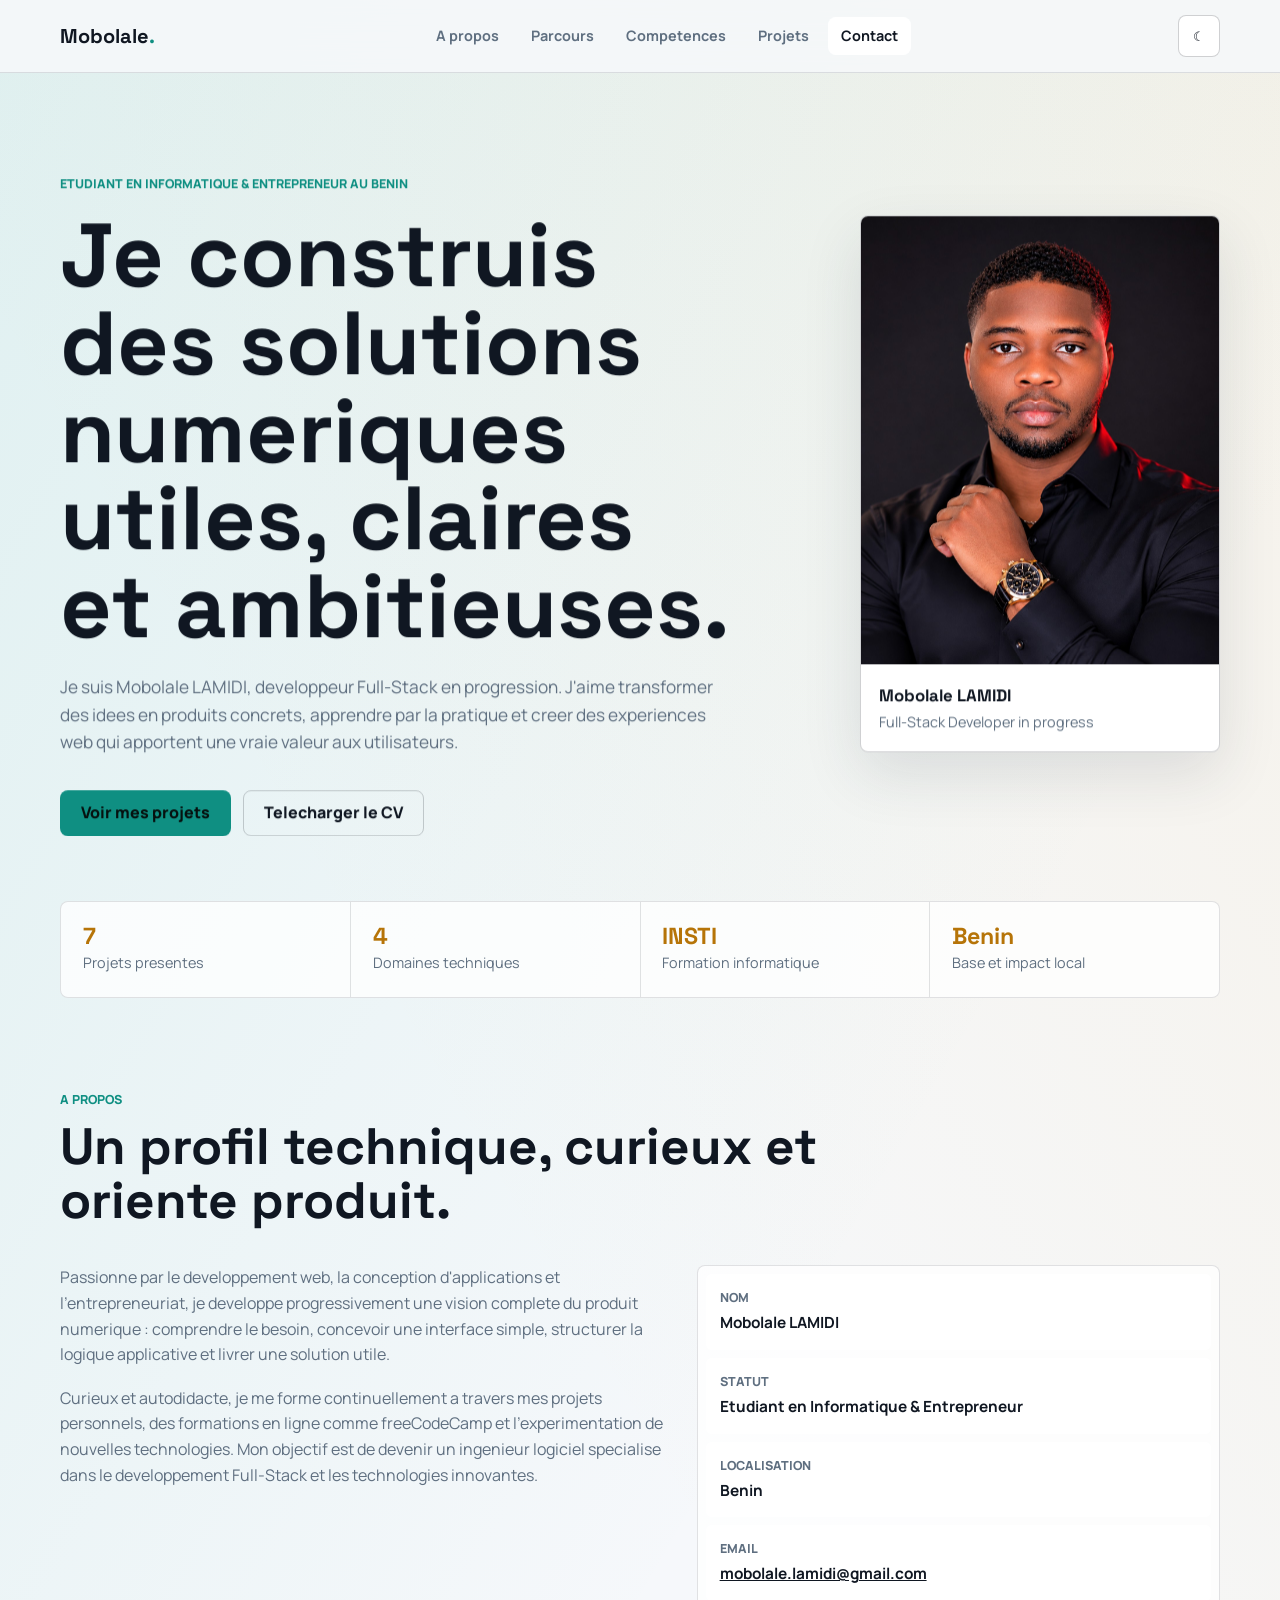
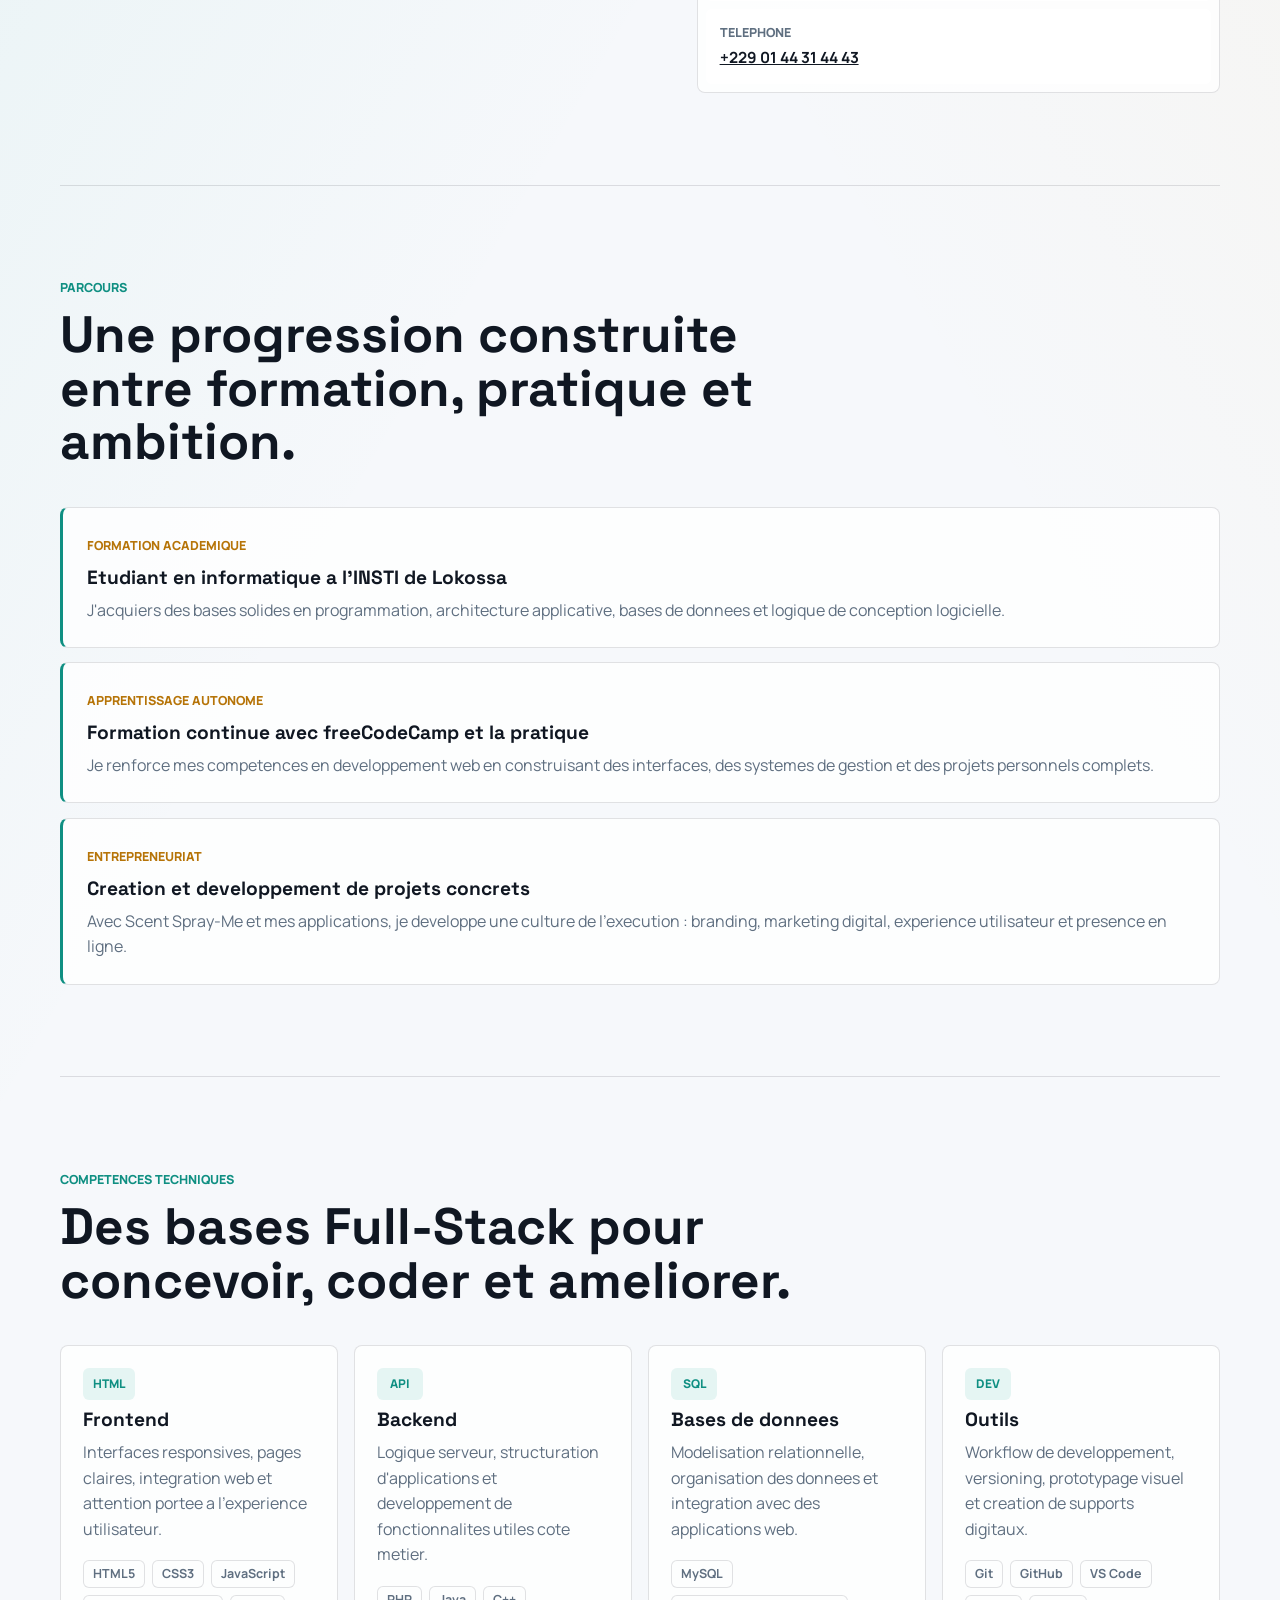
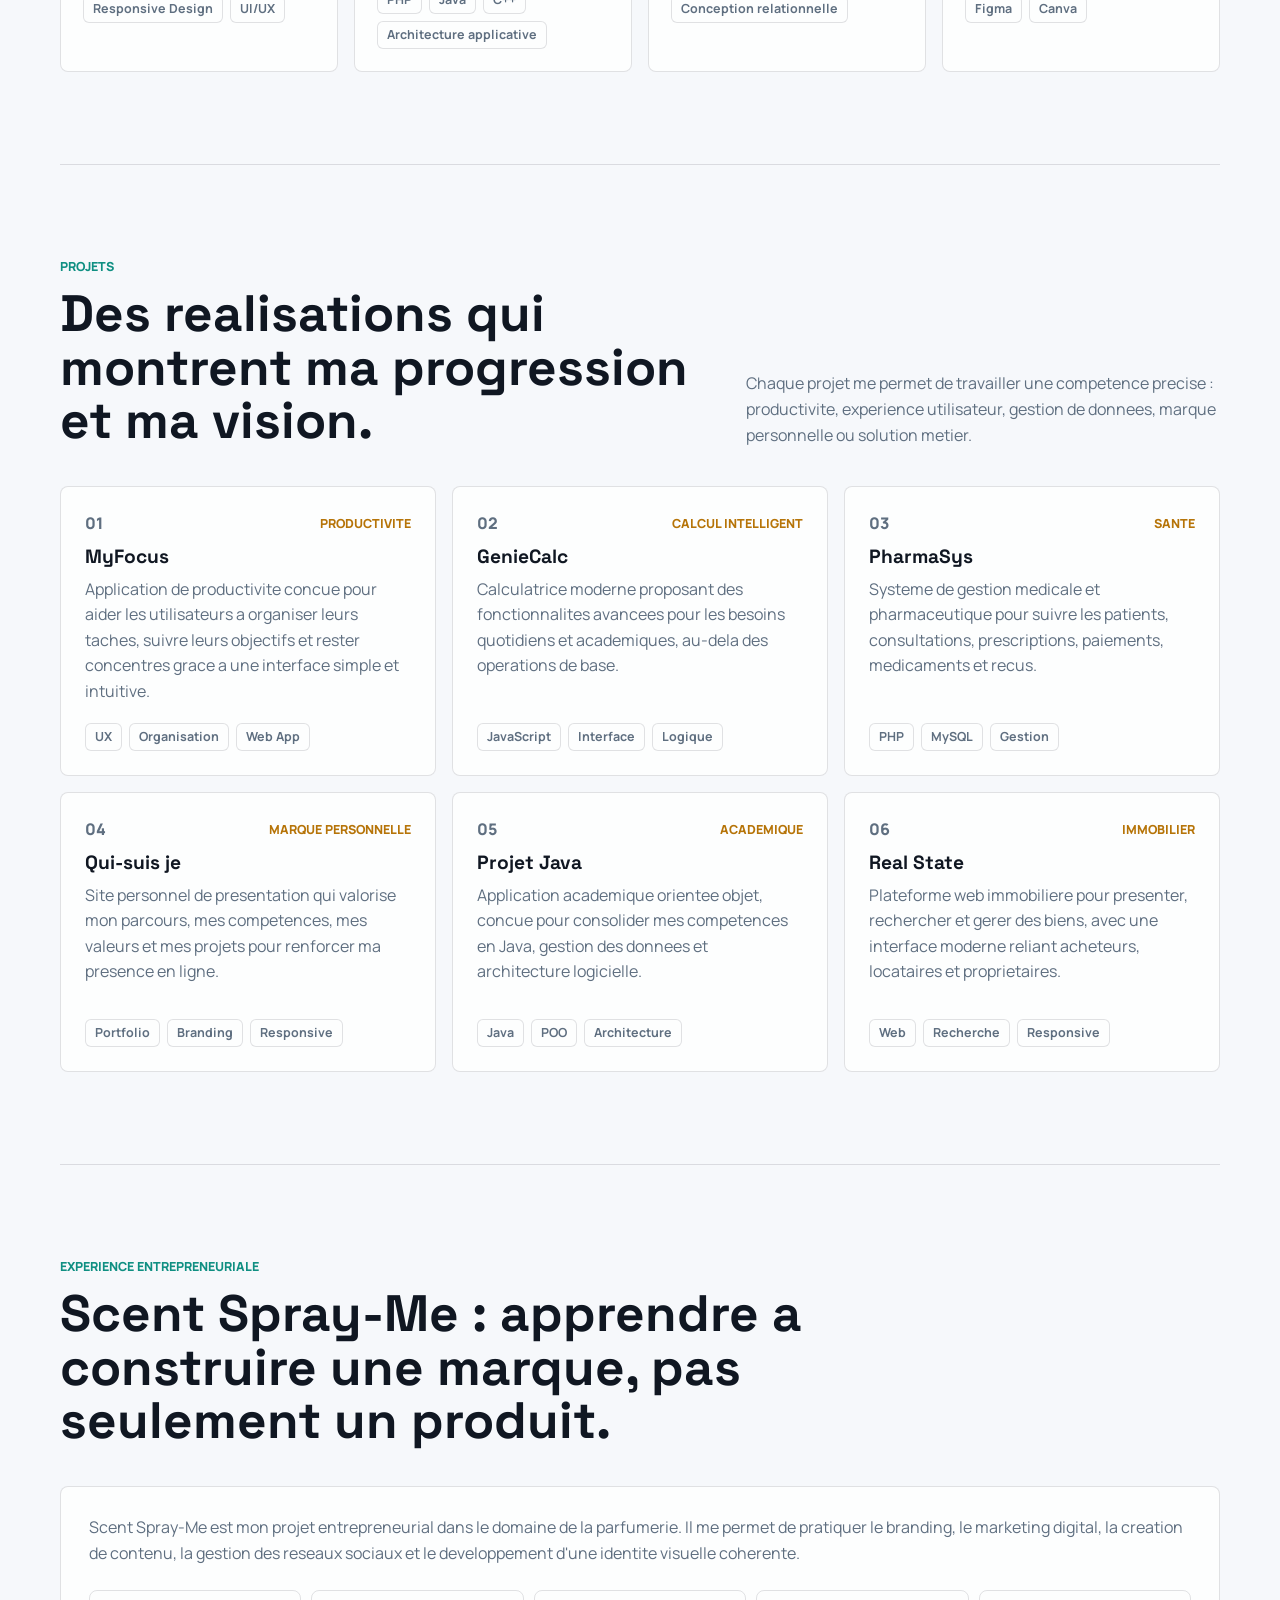
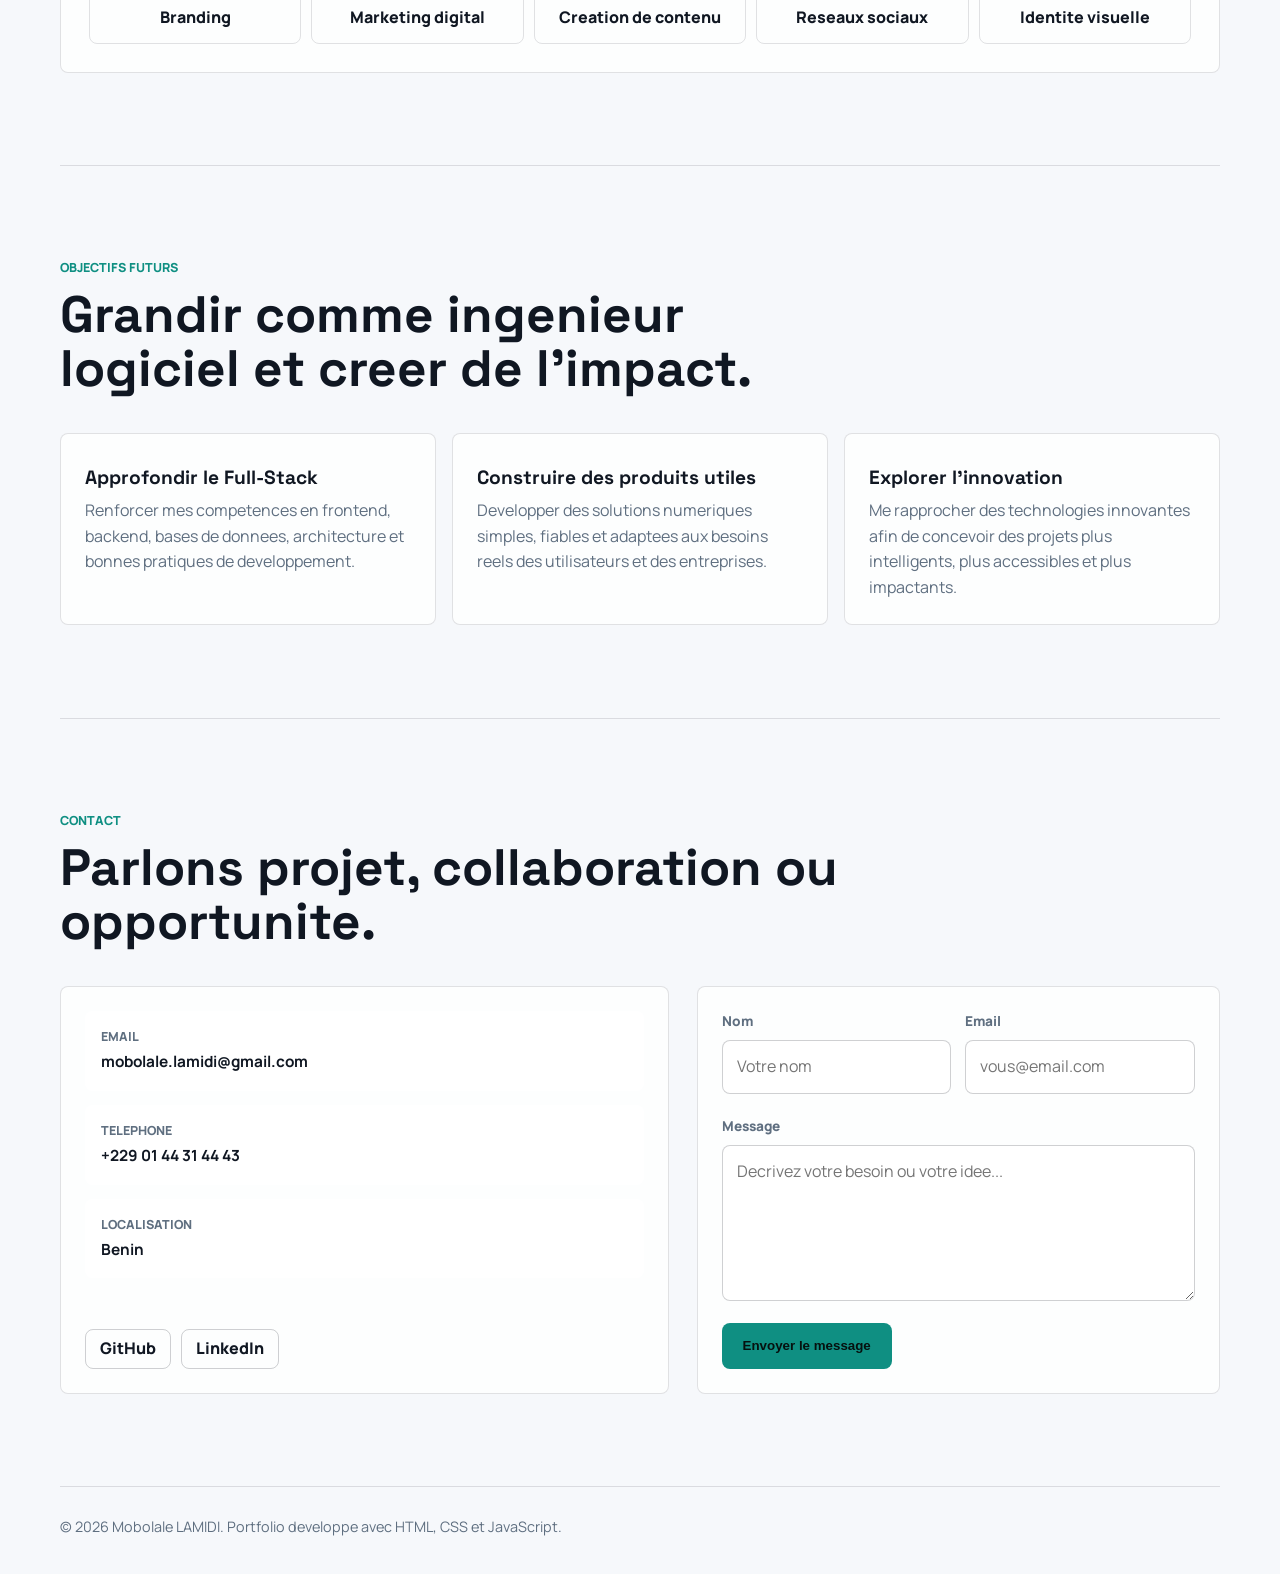
==== index.html @ afc6b256 "Add main portfolio page with complete HTML structure and content" ====
<!DOCTYPE html>
<html lang="fr">
<head>
  <meta charset="UTF-8">
  <meta name="viewport" content="width=device-width, initial-scale=1.0">
  <meta name="description" content="Portfolio de Mobolale LAMIDI, étudiant en informatique, développeur Full-Stack en progression et entrepreneur basé au Bénin.">
  <link rel="icon" href="icons/favicon.svg" type="image/svg+xml">
  <title>Mobolale LAMIDI | Developpeur Full-Stack</title>
  <link rel="preconnect" href="https://fonts.googleapis.com">
  <link rel="preconnect" href="https://fonts.gstatic.com" crossorigin>
  <link href="https://fonts.googleapis.com/css2?family=Manrope:wght@400;500;600;700;800&family=Space+Grotesk:wght@500;600;700&display=swap" rel="stylesheet">
  <link rel="stylesheet" href="style.css">
</head>
<body>
  <header>
    <div class="nav-inner">
      <a class="brand" href="#hero" aria-label="Retour a l'accueil">Mobolale<span>.</span></a>
      <nav aria-label="Navigation principale">
        <ul>
          <li><a class="active" href="#about">A propos</a></li>
          <li><a href="#journey">Parcours</a></li>
          <li><a href="#skills">Competences</a></li>
          <li><a href="#projects">Projets</a></li>
          <li><a href="#contact">Contact</a></li>
        </ul>
      </nav>
      <button id="theme-toggle" class="theme-toggle" type="button" aria-label="Changer le theme" aria-pressed="false">
        <span class="theme-toggle-icon" aria-hidden="true">☾</span>
      </button>
    </div>
  </header>

  <main>
    <section class="hero" id="hero">
      <div class="hero-content reveal">
        <p class="eyebrow">Etudiant en Informatique & Entrepreneur au Benin</p>
        <h1>Je construis des solutions numeriques utiles, claires et ambitieuses.</h1>
        <p class="hero-copy">
          Je suis Mobolale LAMIDI, developpeur Full-Stack en progression. J'aime transformer des idees en produits concrets, apprendre par la pratique et creer des experiences web qui apportent une vraie valeur aux utilisateurs.
        </p>
        <div class="hero-ctas">
          <a href="#projects" class="btn-primary">Voir mes projets</a>
          <a href="icons/Mon CV.pdf" class="btn-secondary" download>Telecharger le CV</a>
        </div>
      </div>

      <div class="hero-visual reveal">
        <div class="portrait-card">
          <img src="icons/adissa.jpg" alt="Portrait de Mobolale LAMIDI">
          <div class="portrait-caption">
            <strong>Mobolale LAMIDI</strong>
            <span>Full-Stack Developer in progress</span>
          </div>
        </div>
      </div>
    </section>

    <section class="metrics reveal" aria-label="Indicateurs du profil">
      <div>
        <strong>7</strong>
        <span>Projets presentes</span>
      </div>
      <div>
        <strong>4</strong>
        <span>Domaines techniques</span>
      </div>
      <div>
        <strong>INSTI</strong>
        <span>Formation informatique</span>
      </div>
      <div>
        <strong>Benin</strong>
        <span>Base et impact local</span>
      </div>
    </section>

    <section class="section reveal" id="about">
      <div class="section-heading">
        <p class="section-label">A propos</p>
        <h2>Un profil technique, curieux et oriente produit.</h2>
      </div>
      <div class="about-grid">
        <div class="about-copy">
          <p>
            Passionne par le developpement web, la conception d'applications et l'entrepreneuriat, je developpe progressivement une vision complete du produit numerique : comprendre le besoin, concevoir une interface simple, structurer la logique applicative et livrer une solution utile.
          </p>
          <p>
            Curieux et autodidacte, je me forme continuellement a travers mes projets personnels, des formations en ligne comme freeCodeCamp et l'experimentation de nouvelles technologies. Mon objectif est de devenir un ingenieur logiciel specialise dans le developpement Full-Stack et les technologies innovantes.
          </p>
        </div>
        <div class="profile-panel">
          <div><span>Nom</span><strong>Mobolale LAMIDI</strong></div>
          <div><span>Statut</span><strong>Etudiant en Informatique & Entrepreneur</strong></div>
          <div><span>Localisation</span><strong>Benin</strong></div>
          <div><span>Email</span><strong><a href="mailto:mobolale.lamidi@gmail.com">mobolale.lamidi@gmail.com</a></strong></div>
          <div><span>Telephone</span><strong><a href="tel:+2290144314443">+229 01 44 31 44 43</a></strong></div>
        </div>
      </div>
    </section>

    <section class="section reveal" id="journey">
      <div class="section-heading">
        <p class="section-label">Parcours</p>
        <h2>Une progression construite entre formation, pratique et ambition.</h2>
      </div>
      <div class="timeline">
        <article class="timeline-item">
          <span>Formation academique</span>
          <h3>Etudiant en informatique a l'INSTI de Lokossa</h3>
          <p>J'acquiers des bases solides en programmation, architecture applicative, bases de donnees et logique de conception logicielle.</p>
        </article>
        <article class="timeline-item">
          <span>Apprentissage autonome</span>
          <h3>Formation continue avec freeCodeCamp et la pratique</h3>
          <p>Je renforce mes competences en developpement web en construisant des interfaces, des systemes de gestion et des projets personnels complets.</p>
        </article>
        <article class="timeline-item">
          <span>Entrepreneuriat</span>
          <h3>Creation et developpement de projets concrets</h3>
          <p>Avec Scent Spray-Me et mes applications, je developpe une culture de l'execution : branding, marketing digital, experience utilisateur et presence en ligne.</p>
        </article>
      </div>
    </section>

    <section class="section reveal" id="skills">
      <div class="section-heading">
        <p class="section-label">Competences techniques</p>
        <h2>Des bases Full-Stack pour concevoir, coder et ameliorer.</h2>
      </div>
      <div class="skills-grid">
        <article class="skill-card">
          <span class="skill-icon">HTML</span>
          <h3>Frontend</h3>
          <p>Interfaces responsives, pages claires, integration web et attention portee a l'experience utilisateur.</p>
          <div class="tags">
            <span>HTML5</span><span>CSS3</span><span>JavaScript</span><span>Responsive Design</span><span>UI/UX</span>
          </div>
        </article>
        <article class="skill-card">
          <span class="skill-icon">API</span>
          <h3>Backend</h3>
          <p>Logique serveur, structuration d'applications et developpement de fonctionnalites utiles cote metier.</p>
          <div class="tags">
            <span>PHP</span><span>Java</span><span>C++</span><span>Architecture applicative</span>
          </div>
        </article>
        <article class="skill-card">
          <span class="skill-icon">SQL</span>
          <h3>Bases de donnees</h3>
          <p>Modelisation relationnelle, organisation des donnees et integration avec des applications web.</p>
          <div class="tags">
            <span>MySQL</span><span>Conception relationnelle</span>
          </div>
        </article>
        <article class="skill-card">
          <span class="skill-icon">DEV</span>
          <h3>Outils</h3>
          <p>Workflow de developpement, versioning, prototypage visuel et creation de supports digitaux.</p>
          <div class="tags">
            <span>Git</span><span>GitHub</span><span>VS Code</span><span>Figma</span><span>Canva</span>
          </div>
        </article>
      </div>
    </section>

    <section class="section reveal" id="projects">
      <div class="section-heading projects-heading">
        <div>
          <p class="section-label">Projets</p>
          <h2>Des realisations qui montrent ma progression et ma vision.</h2>
        </div>
        <p>Chaque projet me permet de travailler une competence precise : productivite, experience utilisateur, gestion de donnees, marque personnelle ou solution metier.</p>
      </div>

      <div class="projects-grid">
        <article class="project-card featured">
          <div class="project-top"><span>01</span><strong>Productivite</strong></div>
          <h3>MyFocus</h3>
          <p>Application de productivite concue pour aider les utilisateurs a organiser leurs taches, suivre leurs objectifs et rester concentres grace a une interface simple et intuitive.</p>
          <div class="tags"><span>UX</span><span>Organisation</span><span>Web App</span></div>
        </article>
        <article class="project-card">
          <div class="project-top"><span>02</span><strong>Calcul intelligent</strong></div>
          <h3>GenieCalc</h3>
          <p>Calculatrice moderne proposant des fonctionnalites avancees pour les besoins quotidiens et academiques, au-dela des operations de base.</p>
          <div class="tags"><span>JavaScript</span><span>Interface</span><span>Logique</span></div>
        </article>
        <article class="project-card">
          <div class="project-top"><span>03</span><strong>Sante</strong></div>
          <h3>PharmaSys</h3>
          <p>Systeme de gestion medicale et pharmaceutique pour suivre les patients, consultations, prescriptions, paiements, medicaments et recus.</p>
          <div class="tags"><span>PHP</span><span>MySQL</span><span>Gestion</span></div>
        </article>
        <article class="project-card">
          <div class="project-top"><span>04</span><strong>Marque personnelle</strong></div>
          <h3>Qui-suis je</h3>
          <p>Site personnel de presentation qui valorise mon parcours, mes competences, mes valeurs et mes projets pour renforcer ma presence en ligne.</p>
          <div class="tags"><span>Portfolio</span><span>Branding</span><span>Responsive</span></div>
        </article>
        <article class="project-card">
          <div class="project-top"><span>05</span><strong>Academique</strong></div>
          <h3>Projet Java</h3>
          <p>Application academique orientee objet, concue pour consolider mes competences en Java, gestion des donnees et architecture logicielle.</p>
          <div class="tags"><span>Java</span><span>POO</span><span>Architecture</span></div>
        </article>
        <article class="project-card">
          <div class="project-top"><span>06</span><strong>Immobilier</strong></div>
          <h3>Real State</h3>
          <p>Plateforme web immobiliere pour presenter, rechercher et gerer des biens, avec une interface moderne reliant acheteurs, locataires et proprietaires.</p>
          <div class="tags"><span>Web</span><span>Recherche</span><span>Responsive</span></div>
        </article>
      </div>
    </section>

    <section class="section reveal" id="business">
      <div class="section-heading">
        <p class="section-label">Experience entrepreneuriale</p>
        <h2>Scent Spray-Me : apprendre a construire une marque, pas seulement un produit.</h2>
      </div>
      <div class="business-panel">
        <p>
          Scent Spray-Me est mon projet entrepreneurial dans le domaine de la parfumerie. Il me permet de pratiquer le branding, le marketing digital, la creation de contenu, la gestion des reseaux sociaux et le developpement d'une identite visuelle coherente.
        </p>
        <div class="business-list">
          <span>Branding</span>
          <span>Marketing digital</span>
          <span>Creation de contenu</span>
          <span>Reseaux sociaux</span>
          <span>Identite visuelle</span>
        </div>
      </div>
    </section>

    <section class="section reveal" id="goals">
      <div class="section-heading">
        <p class="section-label">Objectifs futurs</p>
        <h2>Grandir comme ingenieur logiciel et creer de l'impact.</h2>
      </div>
      <div class="goals-grid">
        <article>
          <h3>Approfondir le Full-Stack</h3>
          <p>Renforcer mes competences en frontend, backend, bases de donnees, architecture et bonnes pratiques de developpement.</p>
        </article>
        <article>
          <h3>Construire des produits utiles</h3>
          <p>Developper des solutions numeriques simples, fiables et adaptees aux besoins reels des utilisateurs et des entreprises.</p>
        </article>
        <article>
          <h3>Explorer l'innovation</h3>
          <p>Me rapprocher des technologies innovantes afin de concevoir des projets plus intelligents, plus accessibles et plus impactants.</p>
        </article>
      </div>
    </section>

    <section class="section reveal" id="contact">
      <div class="section-heading">
        <p class="section-label">Contact</p>
        <h2>Parlons projet, collaboration ou opportunite.</h2>
      </div>
      <div class="contact-wrapper">
        <div class="contact-info">
          <a href="mailto:mobolale.lamidi@gmail.com">
            <span>Email</span>
            <strong>mobolale.lamidi@gmail.com</strong>
          </a>
          <a href="tel:+2290144314443">
            <span>Telephone</span>
            <strong>+229 01 44 31 44 43</strong>
          </a>
          <div>
            <span>Localisation</span>
            <strong>Benin</strong>
          </div>
          <div class="socials" aria-label="Liens sociaux">
            <a href="https://github.com/" target="_blank" rel="noopener" aria-label="GitHub">GitHub</a>
            <a href="https://linkedin.com/" target="_blank" rel="noopener" aria-label="LinkedIn">LinkedIn</a>
          </div>
        </div>

        <form id="contact-form" class="contact-form" method="post" action="contactme.php" novalidate>
          <input type="hidden" name="_origin" value="portfolio">
          <input type="hidden" name="_subject" value="Nouveau message depuis le portfolio">
          <label class="sr-only" for="_honey">Ne pas remplir</label>
          <input id="_honey" name="_honey" type="text" autocomplete="off" class="sr-only">

          <div class="form-row">
            <div class="form-group">
              <label for="name">Nom</label>
              <input id="name" name="name" type="text" placeholder="Votre nom" required aria-describedby="name-error">
              <span id="name-error" class="error-msg" aria-live="polite"></span>
            </div>
            <div class="form-group">
              <label for="email">Email</label>
              <input id="email" name="email" type="email" placeholder="vous@email.com" required aria-describedby="email-error">
              <span id="email-error" class="error-msg" aria-live="polite"></span>
            </div>
          </div>
          <div class="form-group">
            <label for="message">Message</label>
            <textarea id="message" name="message" rows="5" placeholder="Decrivez votre besoin ou votre idee..." required aria-describedby="message-error"></textarea>
            <span id="message-error" class="error-msg" aria-live="polite"></span>
          </div>
          <div class="form-actions">
            <button type="submit" class="btn-primary">Envoyer le message</button>
            <div id="contact-status" aria-live="polite"></div>
          </div>
        </form>
      </div>
    </section>
  </main>

  <footer>
    <p>© 2026 Mobolale LAMIDI. Portfolio developpe avec HTML, CSS et JavaScript.</p>
  </footer>

  <script src="script.js"></script>
</body>
</html>
---- style.css ----
*, *::before, *::after { box-sizing: border-box; margin: 0; padding: 0; }

:root {
  --bg: #091019;
  --bg-soft: #101a25;
  --surface: #142130;
  --surface-strong: #192838;
  --text: #f3f7fb;
  --muted: #9aa9bb;
  --line: rgba(255, 255, 255, 0.11);
  --line-strong: rgba(255, 255, 255, 0.18);
  --accent: #39b7a5;
  --accent-strong: #f2b84b;
  --danger: #ff6b6b;
  --success: #5ee2a0;
  --shadow: 0 22px 70px rgba(0, 0, 0, 0.28);
  --radius: 8px;
}

body.light-mode {
  --bg: #f6f8fb;
  --bg-soft: #edf2f6;
  --surface: #ffffff;
  --surface-strong: #eef4f8;
  --text: #101722;
  --muted: #5f6f80;
  --line: rgba(16, 23, 34, 0.12);
  --line-strong: rgba(16, 23, 34, 0.2);
  --accent: #0f8f82;
  --accent-strong: #b67408;
  --shadow: 0 22px 60px rgba(30, 48, 68, 0.12);
}

/* ─── Scroll Progress Bar ─────────────────────────────────────────── */
#scroll-progress {
  position: fixed;
  top: 0;
  left: 0;
  width: 100%;
  height: 3px;
  background: linear-gradient(90deg, var(--accent), var(--accent-strong));
  transform-origin: left;
  transform: scaleX(0);
  z-index: 100;
  transition: transform .05s linear;
  pointer-events: none;
}

html { scroll-behavior: smooth; }

body {
  min-height: 100vh;
  font-family: 'Manrope', Arial, sans-serif;
  color: var(--text);
  background:
    linear-gradient(120deg, rgba(57, 183, 165, 0.12), transparent 32%),
    linear-gradient(240deg, rgba(242, 184, 75, 0.1), transparent 30%),
    var(--bg);
  line-height: 1.6;
  overflow-x: hidden;
  transition: background .25s ease, color .25s ease;
}

a { color: inherit; }

header {
  position: sticky;
  top: 0;
  z-index: 20;
  border-bottom: 1px solid var(--line);
  background: rgba(9, 16, 25, 0.86);
  backdrop-filter: blur(18px);
}

body.light-mode header { background: rgba(246, 248, 251, 0.86); }

.nav-inner {
  width: min(1160px, calc(100% - 32px));
  height: 72px;
  margin: 0 auto;
  display: flex;
  align-items: center;
  justify-content: space-between;
  gap: 20px;
}

.brand {
  font-family: 'Space Grotesk', sans-serif;
  font-size: 1.25rem;
  font-weight: 700;
  text-decoration: none;
}

.brand span { color: var(--accent); }

nav ul {
  list-style: none;
  display: flex;
  align-items: center;
  gap: 6px;
}

nav a {
  display: inline-flex;
  min-height: 38px;
  align-items: center;
  padding: 0 13px;
  border-radius: var(--radius);
  color: var(--muted);
  text-decoration: none;
  font-size: .9rem;
  font-weight: 700;
  transition: color .2s ease, background .2s ease;
}

nav a:hover,
nav a.active {
  color: var(--text);
  background: var(--surface);
}

.theme-toggle {
  width: 42px;
  height: 42px;
  border: 1px solid var(--line-strong);
  border-radius: var(--radius);
  background: var(--surface);
  color: var(--text);
  cursor: pointer;
  display: inline-flex;
  align-items: center;
  justify-content: center;
  transition: transform .2s ease, border-color .2s ease;
}

.theme-toggle:hover {
  transform: translateY(-2px);
  border-color: var(--accent);
}

.hero {
  width: min(1160px, calc(100% - 32px));
  min-height: calc(100vh - 72px);
  margin: 0 auto;
  padding: 72px 0 54px;
  display: grid;
  grid-template-columns: minmax(0, 1.1fr) minmax(310px, .7fr);
  align-items: center;
  gap: 56px;
}

.eyebrow,
.section-label {
  color: var(--accent);
  font-size: .78rem;
  font-weight: 800;
  letter-spacing: 0;
  text-transform: uppercase;
}

.hero h1,
.section-heading h2 {
  font-family: 'Space Grotesk', sans-serif;
  color: var(--text);
  letter-spacing: 0;
}

.hero h1 {
  max-width: 780px;
  margin: 18px 0 22px;
  font-size: clamp(2.65rem, 7vw, 5.65rem);
  line-height: .98;
}

.hero-copy {
  max-width: 670px;
  color: var(--muted);
  font-size: 1.08rem;
}

.hero-ctas {
  display: flex;
  flex-wrap: wrap;
  gap: 12px;
  margin-top: 34px;
}

.btn-primary,
.btn-secondary {
  min-height: 46px;
  display: inline-flex;
  align-items: center;
  justify-content: center;
  border-radius: var(--radius);
  padding: 0 20px;
  font-weight: 800;
  text-decoration: none;
  border: 1px solid transparent;
  cursor: pointer;
  transition: transform .2s ease, border-color .2s ease, background .2s ease, box-shadow .2s ease;
}

.btn-primary {
  background: var(--accent);
  color: #06110f;
}

.btn-primary:hover {
  transform: translateY(-2px);
  box-shadow: 0 8px 24px rgba(57, 183, 165, .35);
}

.btn-secondary {
  background: transparent;
  color: var(--text);
  border-color: var(--line-strong);
}

.btn-secondary:hover {
  transform: translateY(-2px);
  border-color: var(--accent);
  background: rgba(57, 183, 165, .08);
}

.hero-visual {
  display: flex;
  justify-content: flex-end;
}

.portrait-card {
  width: min(100%, 360px);
  overflow: hidden;
  border: 1px solid var(--line-strong);
  border-radius: var(--radius);
  background: var(--surface);
  box-shadow: var(--shadow);
}

.portrait-card img {
  width: 100%;
  aspect-ratio: 4 / 5;
  display: block;
  object-fit: cover;
  object-position: center top;
}

.portrait-caption {
  padding: 18px;
  display: flex;
  flex-direction: column;
  gap: 2px;
}

.portrait-caption strong {
  font-family: 'Space Grotesk', sans-serif;
  font-size: 1.05rem;
}

.portrait-caption span { color: var(--muted); font-size: .9rem; }

.metrics {
  width: min(1160px, calc(100% - 32px));
  margin: 0 auto;
  display: grid;
  grid-template-columns: repeat(4, 1fr);
  border: 1px solid var(--line);
  border-radius: var(--radius);
  overflow: hidden;
  background: rgba(255,255,255,.03);
}

.metrics div {
  padding: 22px;
  border-right: 1px solid var(--line);
  transition: background .2s ease;
}

.metrics div:hover { background: var(--surface); }

.metrics div:last-child { border-right: 0; }

.metrics strong {
  display: block;
  font-family: 'Space Grotesk', sans-serif;
  font-size: 1.45rem;
  line-height: 1.1;
  color: var(--accent-strong);
}

.metrics span {
  color: var(--muted);
  font-size: .9rem;
}

.section {
  width: min(1160px, calc(100% - 32px));
  margin: 0 auto;
  padding: 92px 0;
  border-bottom: 1px solid var(--line);
}

.section-heading {
  max-width: 780px;
  margin-bottom: 38px;
}

.section-heading h2 {
  margin-top: 10px;
  font-size: clamp(2rem, 4vw, 3.2rem);
  line-height: 1.05;
}

.about-grid,
.contact-wrapper {
  display: grid;
  grid-template-columns: 1fr .86fr;
  gap: 28px;
}

.about-copy,
.business-panel {
  color: var(--muted);
  font-size: 1rem;
}

.about-copy p + p { margin-top: 18px; }

.profile-panel,
.business-panel,
.contact-info,
.contact-form,
.goals-grid article,
.skill-card,
.project-card,
.timeline-item {
  border: 1px solid var(--line);
  border-radius: var(--radius);
  background: rgba(255, 255, 255, 0.035);
}

body.light-mode .profile-panel,
body.light-mode .business-panel,
body.light-mode .contact-info,
body.light-mode .contact-form,
body.light-mode .goals-grid article,
body.light-mode .skill-card,
body.light-mode .project-card,
body.light-mode .timeline-item,
body.light-mode .metrics {
  background: rgba(255, 255, 255, 0.76);
}

.profile-panel {
  padding: 8px;
  display: grid;
  gap: 8px;
}

.profile-panel div {
  padding: 14px;
  border-radius: 6px;
  background: var(--surface);
}

.profile-panel span,
.contact-info span {
  display: block;
  color: var(--muted);
  font-size: .78rem;
  font-weight: 800;
  text-transform: uppercase;
}

.profile-panel strong,
.contact-info strong {
  display: block;
  margin-top: 3px;
  color: var(--text);
  font-size: .96rem;
}

.timeline {
  display: grid;
  gap: 14px;
  position: relative;
}

.timeline-item {
  padding: 24px;
  border-left: 3px solid var(--accent);
  transition: border-color .25s ease, transform .25s ease, background .25s ease;
}

.timeline-item:hover {
  border-color: var(--accent-strong);
  transform: translateX(4px);
  background: rgba(57, 183, 165, .04);
}

.timeline-item span,
.project-top strong {
  color: var(--accent-strong);
  font-size: .78rem;
  font-weight: 800;
  text-transform: uppercase;
}

.timeline-item h3,
.skill-card h3,
.project-card h3,
.goals-grid h3 {
  margin: 8px 0 8px;
  font-family: 'Space Grotesk', sans-serif;
  font-size: 1.2rem;
  line-height: 1.25;
}

.timeline-item p,
.skill-card p,
.project-card p,
.goals-grid p {
  color: var(--muted);
}

.skills-grid {
  display: grid;
  grid-template-columns: repeat(4, 1fr);
  gap: 16px;
}

.skill-card {
  padding: 22px;
  transition: transform .25s cubic-bezier(.22,.9,.31,1), border-color .25s ease, box-shadow .25s ease;
}

.skill-card:hover {
  transform: translateY(-6px);
  border-color: var(--accent);
  box-shadow: 0 12px 32px rgba(57, 183, 165, .12);
}

.skill-icon {
  display: inline-flex;
  min-width: 46px;
  height: 32px;
  align-items: center;
  justify-content: center;
  padding: 0 10px;
  border-radius: 6px;
  background: rgba(57, 183, 165, .12);
  color: var(--accent);
  font-size: .75rem;
  font-weight: 900;
}

.tags {
  display: flex;
  flex-wrap: wrap;
  gap: 7px;
  margin-top: 18px;
}

.tags span {
  display: inline-flex;
  min-height: 28px;
  align-items: center;
  border: 1px solid var(--line);
  border-radius: 6px;
  padding: 0 9px;
  color: var(--muted);
  background: rgba(255,255,255,.04);
  font-size: .78rem;
  font-weight: 700;
  transition: border-color .18s ease, color .18s ease;
}

.skill-card:hover .tags span,
.project-card:hover .tags span {
  border-color: rgba(57, 183, 165, .3);
  color: var(--text);
}

.projects-heading {
  max-width: none;
  display: grid;
  grid-template-columns: 1fr .72fr;
  align-items: end;
  gap: 28px;
}

.projects-heading > p {
  color: var(--muted);
}

.projects-grid {
  display: grid;
  grid-template-columns: repeat(3, 1fr);
  gap: 16px;
}

.project-card {
  min-height: 280px;
  padding: 24px;
  display: flex;
  flex-direction: column;
  transition: transform .25s cubic-bezier(.22,.9,.31,1), border-color .25s ease, box-shadow .25s ease;
}

.project-card:hover {
  transform: translateY(-6px);
  border-color: var(--accent);
  box-shadow: 0 12px 32px rgba(57, 183, 165, .1);
}

.project-card.featured {
  background: linear-gradient(145deg, rgba(57, 183, 165, .18), rgba(242, 184, 75, .08)), var(--surface);
}

.project-top {
  display: flex;
  align-items: center;
  justify-content: space-between;
  gap: 16px;
}

.project-top span {
  color: var(--muted);
  font-weight: 900;
}

.project-card p { flex: 1; }

.business-panel {
  padding: 28px;
}

.business-list {
  display: grid;
  grid-template-columns: repeat(5, 1fr);
  gap: 10px;
  margin-top: 24px;
}

.business-list span {
  min-height: 54px;
  display: flex;
  align-items: center;
  justify-content: center;
  border-radius: var(--radius);
  border: 1px solid var(--line);
  color: var(--text);
  font-weight: 800;
  text-align: center;
  transition: border-color .2s ease, background .2s ease, transform .2s ease;
}

.business-list span:hover {
  border-color: var(--accent);
  background: rgba(57, 183, 165, .07);
  transform: translateY(-2px);
}

.goals-grid {
  display: grid;
  grid-template-columns: repeat(3, 1fr);
  gap: 16px;
}

.goals-grid article {
  padding: 24px;
  transition: transform .25s cubic-bezier(.22,.9,.31,1), border-color .25s ease;
}

.goals-grid article:hover {
  transform: translateY(-4px);
  border-color: var(--accent);
}

.contact-info,
.contact-form {
  padding: 24px;
}

.contact-info {
  display: flex;
  flex-direction: column;
  gap: 14px;
}

.contact-info a {
  text-decoration: none;
}

.contact-info > a,
.contact-info > div:not(.socials) {
  padding: 16px;
  border-radius: var(--radius);
  background: var(--surface);
  transition: background .2s ease, transform .2s ease;
}

.contact-info > a:hover {
  background: var(--surface-strong);
  transform: translateX(4px);
}

.socials {
  display: flex;
  gap: 10px;
  flex-wrap: wrap;
  margin-top: auto;
}

.socials a {
  min-height: 40px;
  display: inline-flex;
  align-items: center;
  border: 1px solid var(--line-strong);
  border-radius: var(--radius);
  padding: 0 14px;
  color: var(--text);
  text-decoration: none;
  font-weight: 800;
  transition: border-color .2s ease, background .2s ease, transform .2s ease;
}

.socials a:hover {
  border-color: var(--accent);
  background: rgba(57, 183, 165, .08);
  transform: translateY(-2px);
}

.contact-form {
  display: grid;
  gap: 15px;
}

.form-row {
  display: grid;
  grid-template-columns: 1fr 1fr;
  gap: 14px;
}

.form-group {
  display: grid;
  gap: 7px;
}

.form-group label {
  color: var(--muted);
  font-size: .85rem;
  font-weight: 800;
}

.form-group input,
.form-group textarea {
  width: 100%;
  border: 1px solid var(--line-strong);
  border-radius: var(--radius);
  background: var(--surface);
  color: var(--text);
  padding: 13px 14px;
  font: inherit;
  outline: none;
  resize: vertical;
  transition: border-color .2s ease, box-shadow .2s ease, background .2s ease;
}

.form-group textarea { min-height: 132px; }

.form-group input:focus,
.form-group textarea:focus {
  border-color: var(--accent);
  box-shadow: 0 0 0 4px rgba(57, 183, 165, .12);
  background: var(--surface-strong);
}

.form-actions {
  display: flex;
  align-items: center;
  gap: 14px;
  flex-wrap: wrap;
}

.error-msg,
#contact-status.error { color: var(--danger); }

#contact-status,
.error-msg {
  font-size: .86rem;
  font-weight: 700;
}

#contact-status.success { color: var(--success); }

footer {
  width: min(1160px, calc(100% - 32px));
  margin: 0 auto;
  padding: 28px 0 36px;
  color: var(--muted);
  font-size: .9rem;
}

/* ─── Reveal Animation ────────────────────────────────────────────── */
.reveal {
  opacity: 0;
  transform: translateY(var(--reveal-distance, 28px));
  transition-property: opacity, transform;
  transition-duration: .75s;
  transition-timing-function: cubic-bezier(.22, .9, .31, 1);
  transition-delay: var(--reveal-delay, 0ms);
  will-change: opacity, transform;
}

.reveal.visible {
  opacity: 1;
  transform: translateY(0);
}

/* Parallax helpers for hero */
.hero-content,
.hero-visual .portrait-card {
  will-change: transform;
  transition: transform .15s linear;
}

@media (max-width: 680px) {
  .hero-content,
  .hero-visual .portrait-card {
    transition: none;
    transform: none !important;
  }
}

.sr-only {
  position: absolute;
  width: 1px;
  height: 1px;
  overflow: hidden;
  clip: rect(0 0 0 0);
  white-space: nowrap;
}

@media (prefers-reduced-motion: reduce) {
  html { scroll-behavior: auto; }
  #scroll-progress { display: none; }
  *, *::before, *::after {
    animation-duration: .01ms !important;
    animation-iteration-count: 1 !important;
    transition-duration: .01ms !important;
  }
}

@media (max-width: 980px) {
  nav ul { display: none; }

  .hero,
  .about-grid,
  .contact-wrapper,
  .projects-heading {
    grid-template-columns: 1fr;
  }

  .hero {
    min-height: auto;
    padding-top: 52px;
  }

  .hero-visual { justify-content: flex-start; }

  .skills-grid,
  .projects-grid,
  .goals-grid {
    grid-template-columns: repeat(2, 1fr);
  }

  .business-list {
    grid-template-columns: repeat(2, 1fr);
  }
}

@media (max-width: 680px) {
  .nav-inner,
  .hero,
  .metrics,
  .section,
  footer {
    width: min(100% - 24px, 1160px);
  }

  .hero h1 { font-size: clamp(2.3rem, 15vw, 3.75rem); }
  .hero-copy { font-size: 1rem; }
  .hero-ctas a { width: 100%; }

  .metrics,
  .skills-grid,
  .projects-grid,
  .goals-grid,
  .form-row {
    grid-template-columns: 1fr;
  }

  .metrics div {
    border-right: 0;
    border-bottom: 1px solid var(--line);
  }

  .metrics div:last-child { border-bottom: 0; }
  .section { padding: 68px 0; }
  .business-list { grid-template-columns: 1fr; }
}
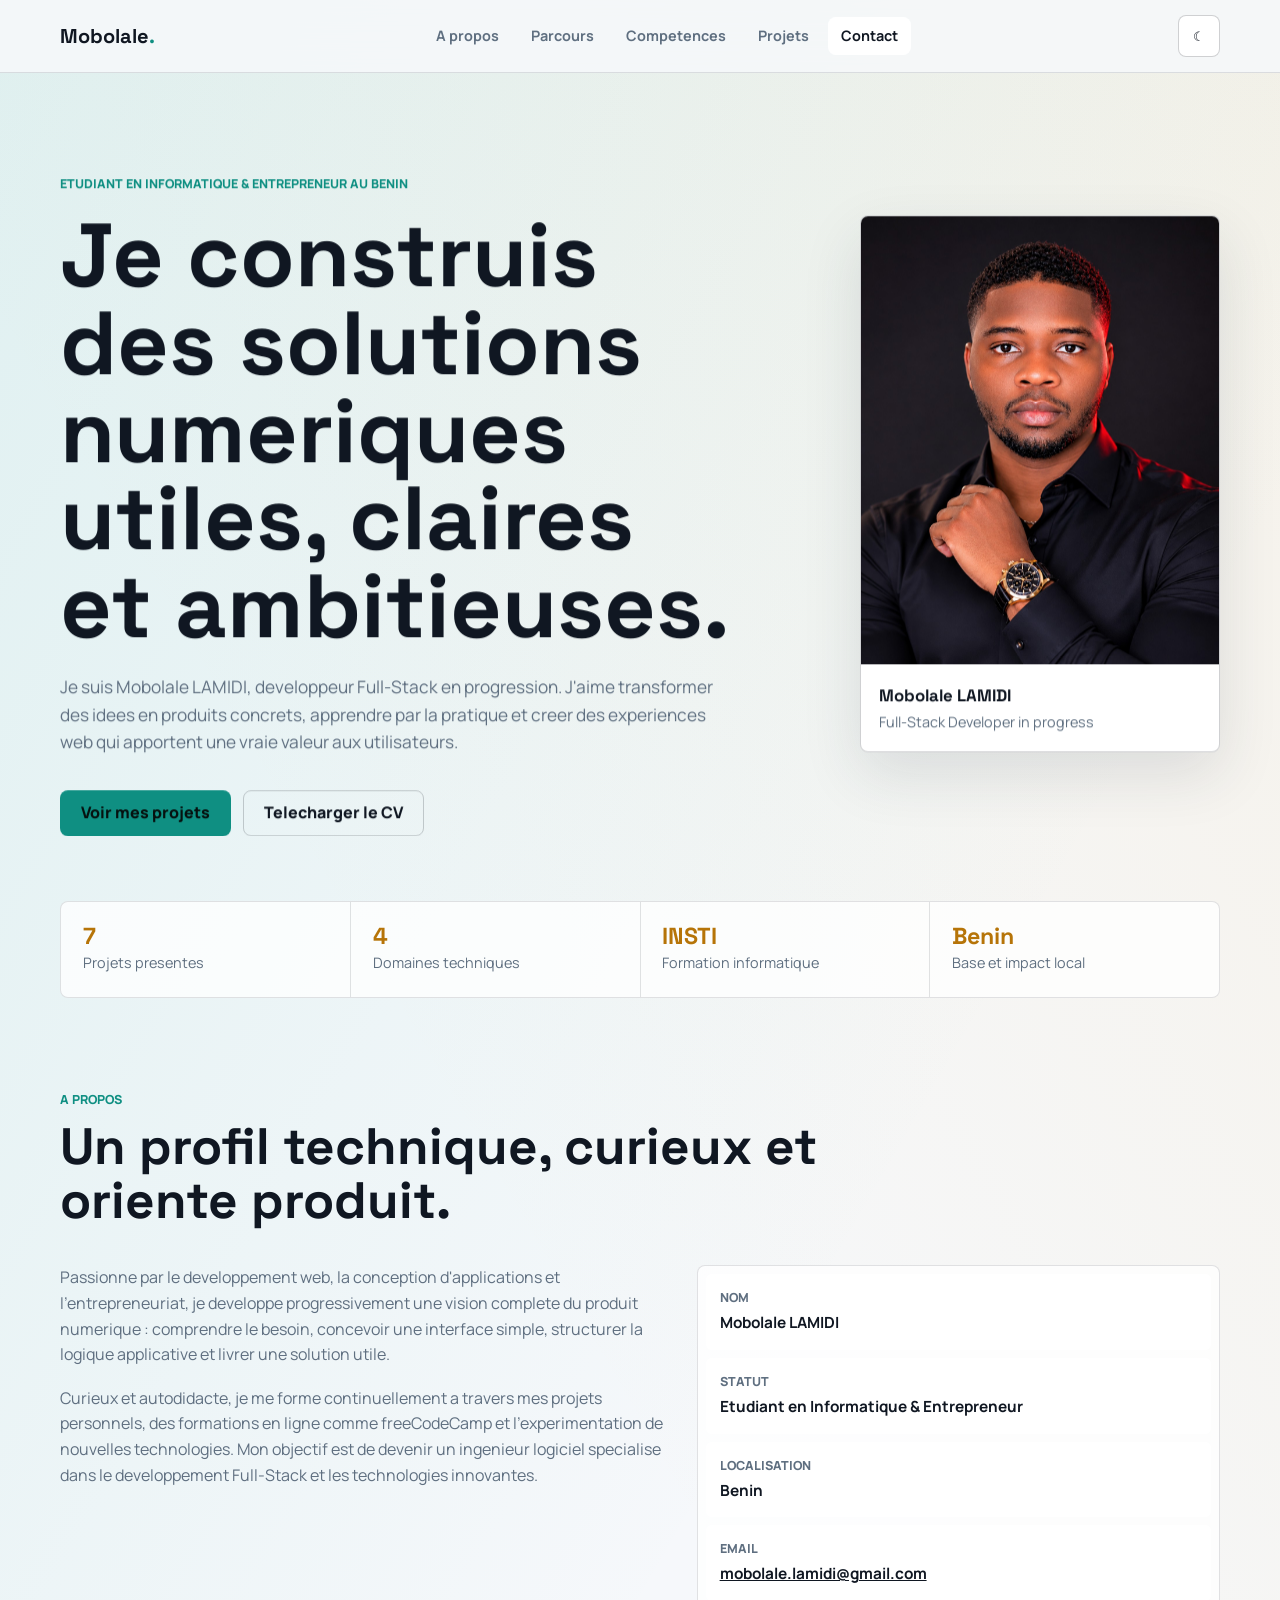
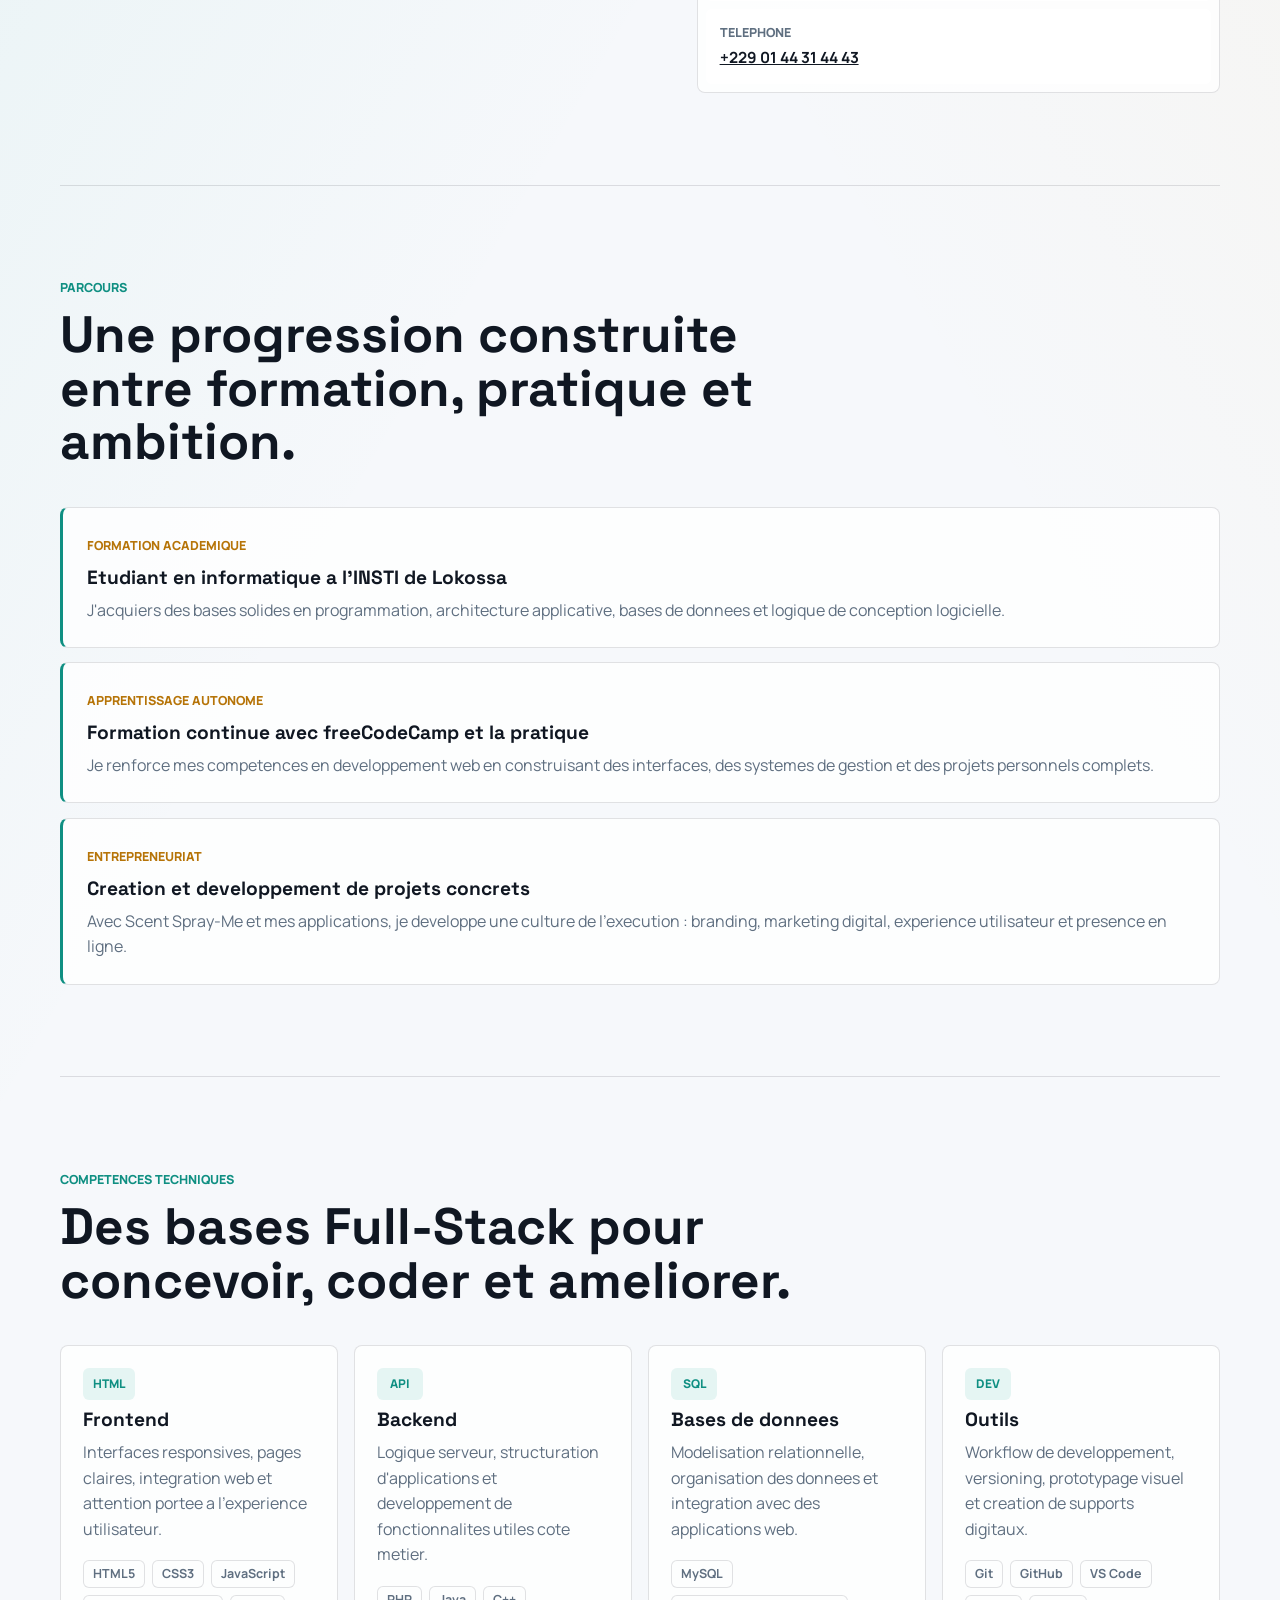
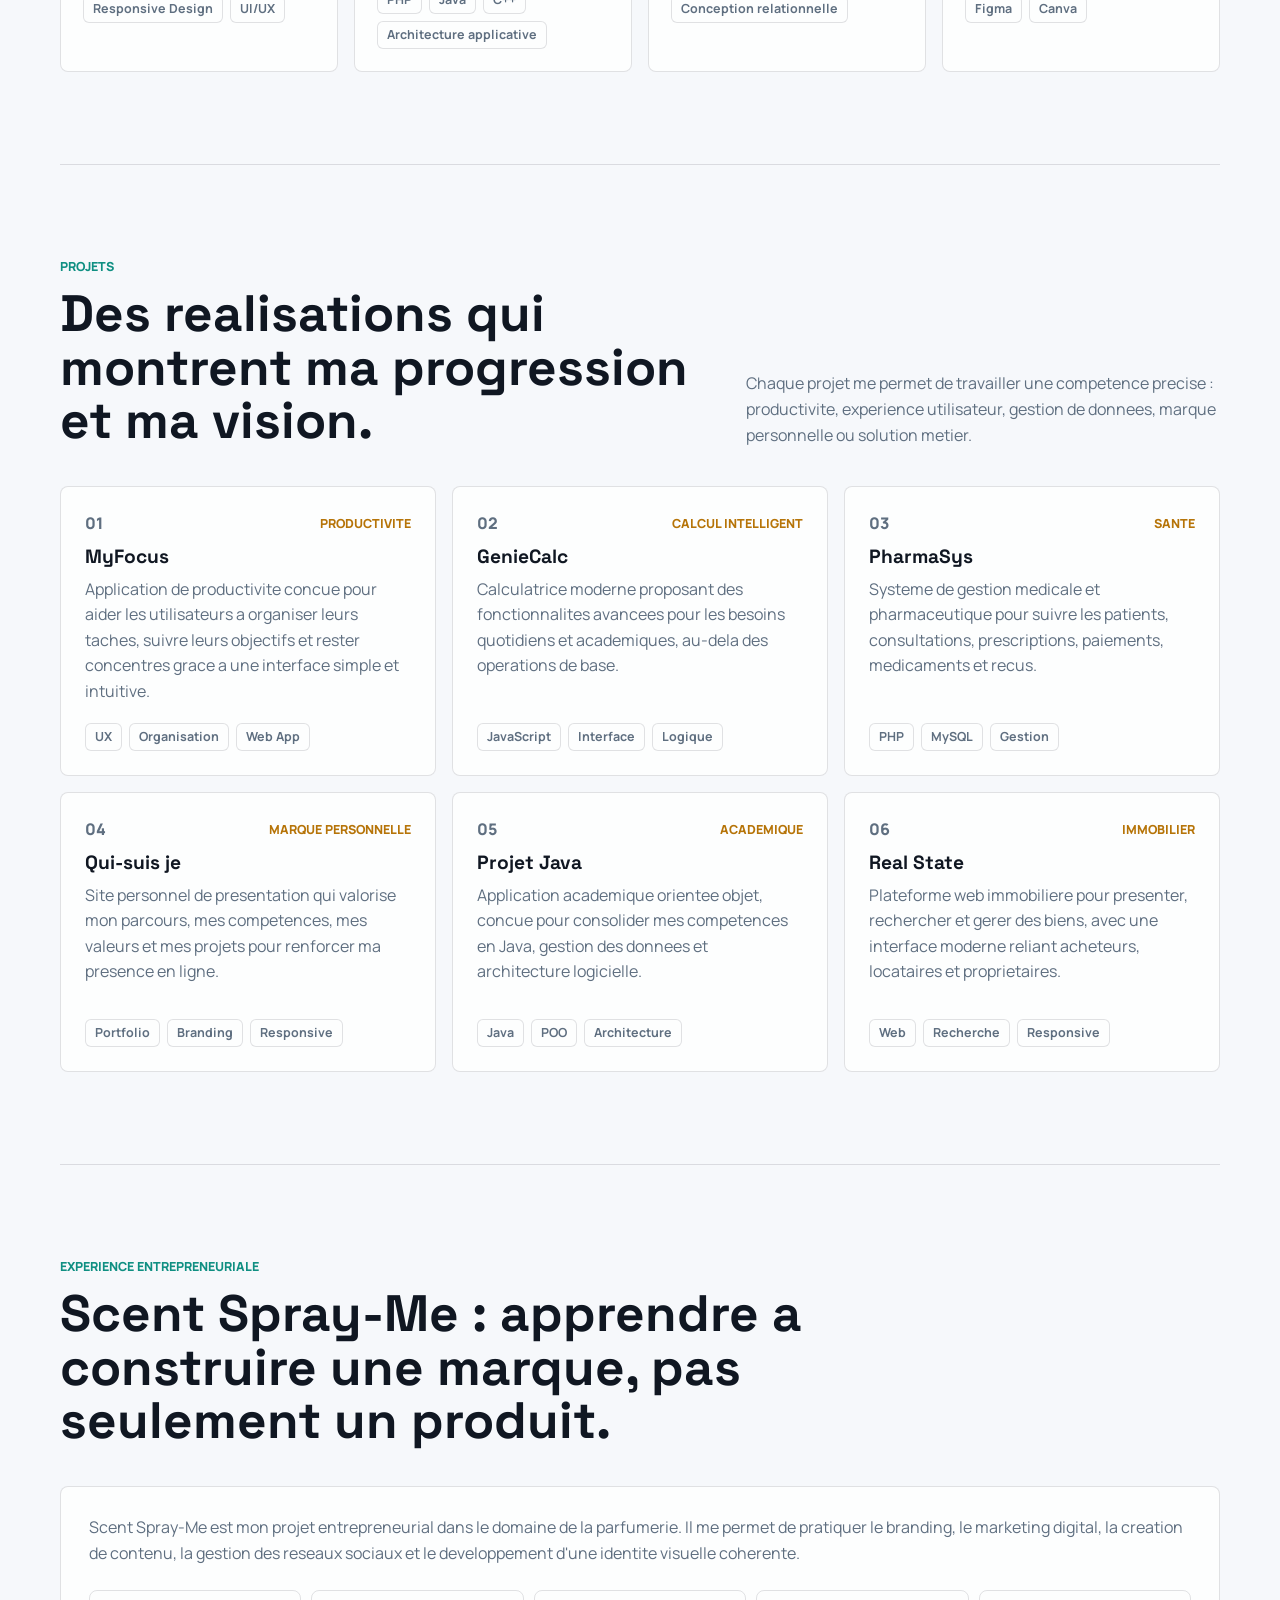
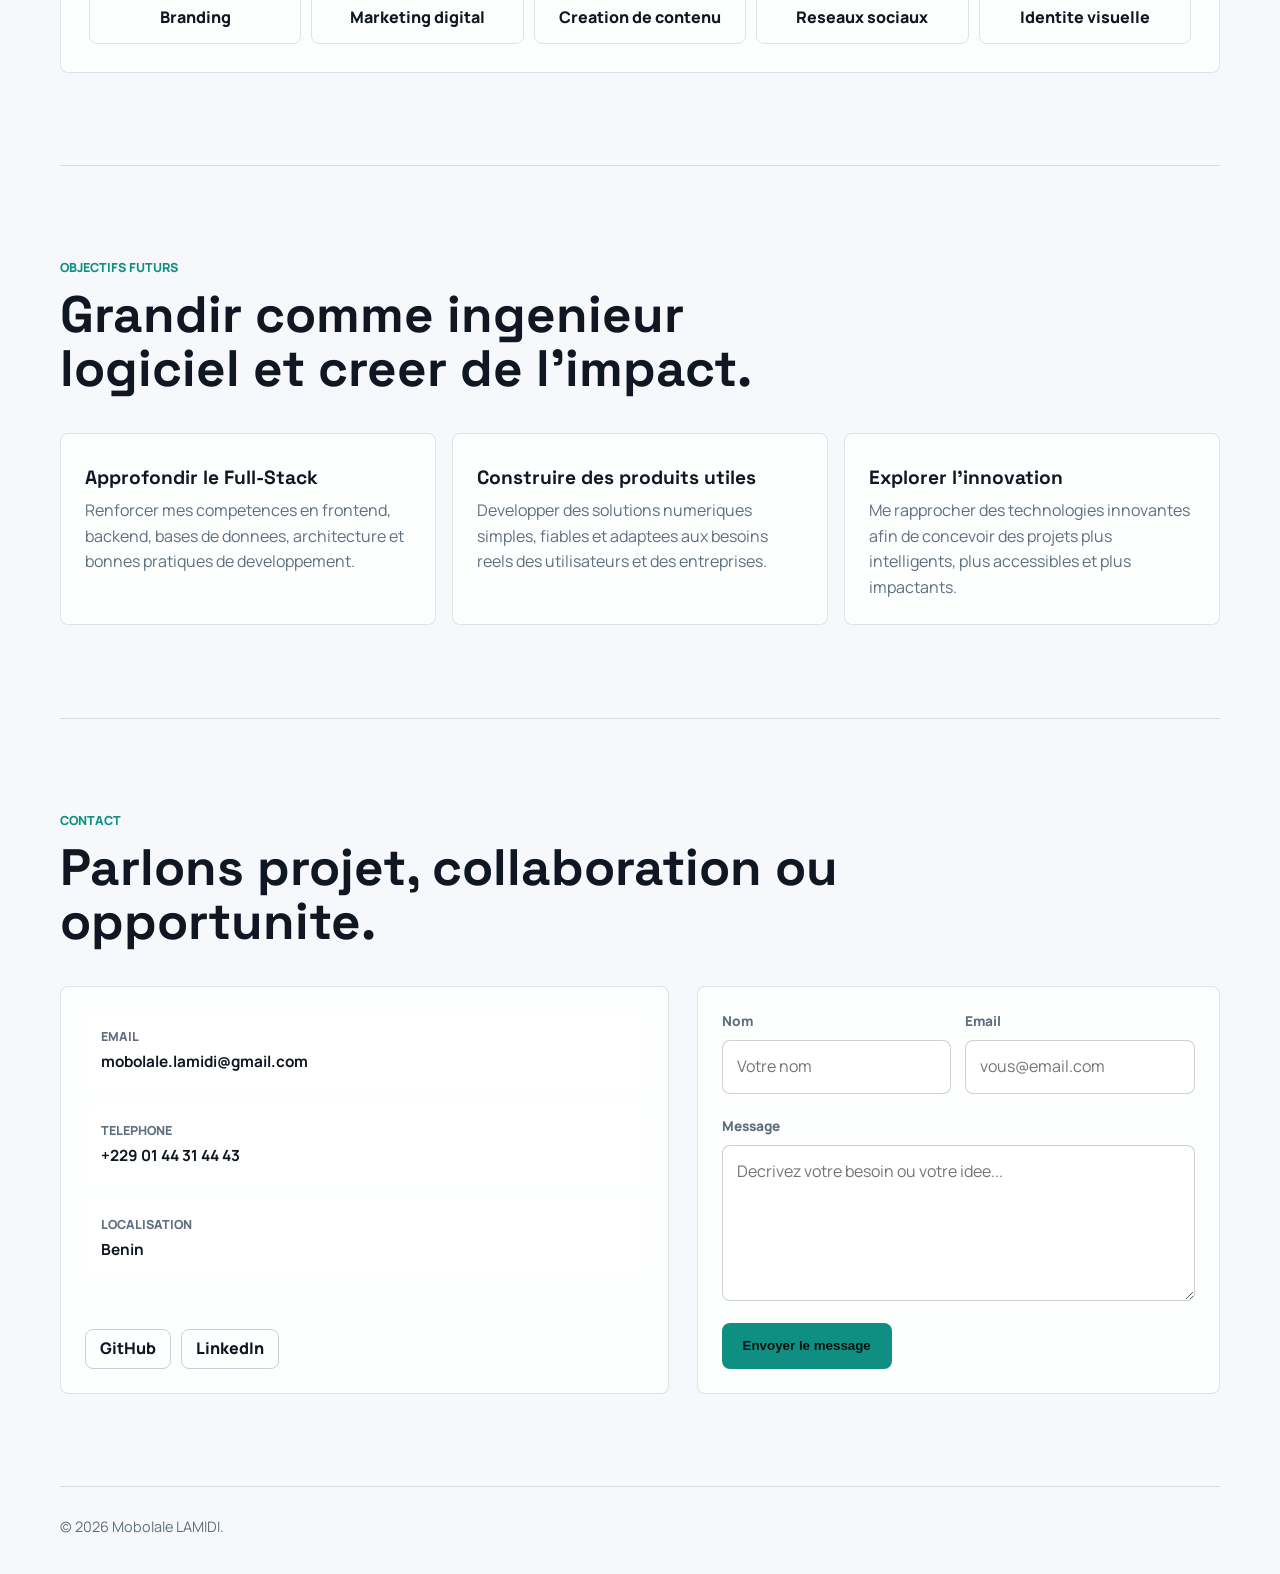
==== commit e3d76364: "Update social media links and remove portfolio description from footer" ====
--- a/index.html
+++ b/index.html
@@ -272,8 +272,8 @@
             <strong>Benin</strong>
           </div>
           <div class="socials" aria-label="Liens sociaux">
-            <a href="https://github.com/" target="_blank" rel="noopener" aria-label="GitHub">GitHub</a>
-            <a href="https://linkedin.com/" target="_blank" rel="noopener" aria-label="LinkedIn">LinkedIn</a>
+            <a href="https://github.com/mobolalelamidi-cell" target="_blank" rel="noopener" aria-label="GitHub">GitHub</a>
+            <a href="https://www.linkedin.com/in/mobolale-adissa-lamidi-3983483b1/?lipi=urn%3Ali%3Apage%3Ad_flagship3_profile_view_base_contact_details%3BYowBlWmTS1GTnxzuVmql9A%3D%3D" target="_blank" rel="noopener" aria-label="LinkedIn">LinkedIn</a>
           </div>
         </div>
 
@@ -310,7 +310,7 @@
   </main>
 
   <footer>
-    <p>© 2026 Mobolale LAMIDI. Portfolio developpe avec HTML, CSS et JavaScript.</p>
+    <p>© 2026 Mobolale LAMIDI.</p>
   </footer>
 
   <script src="script.js"></script>
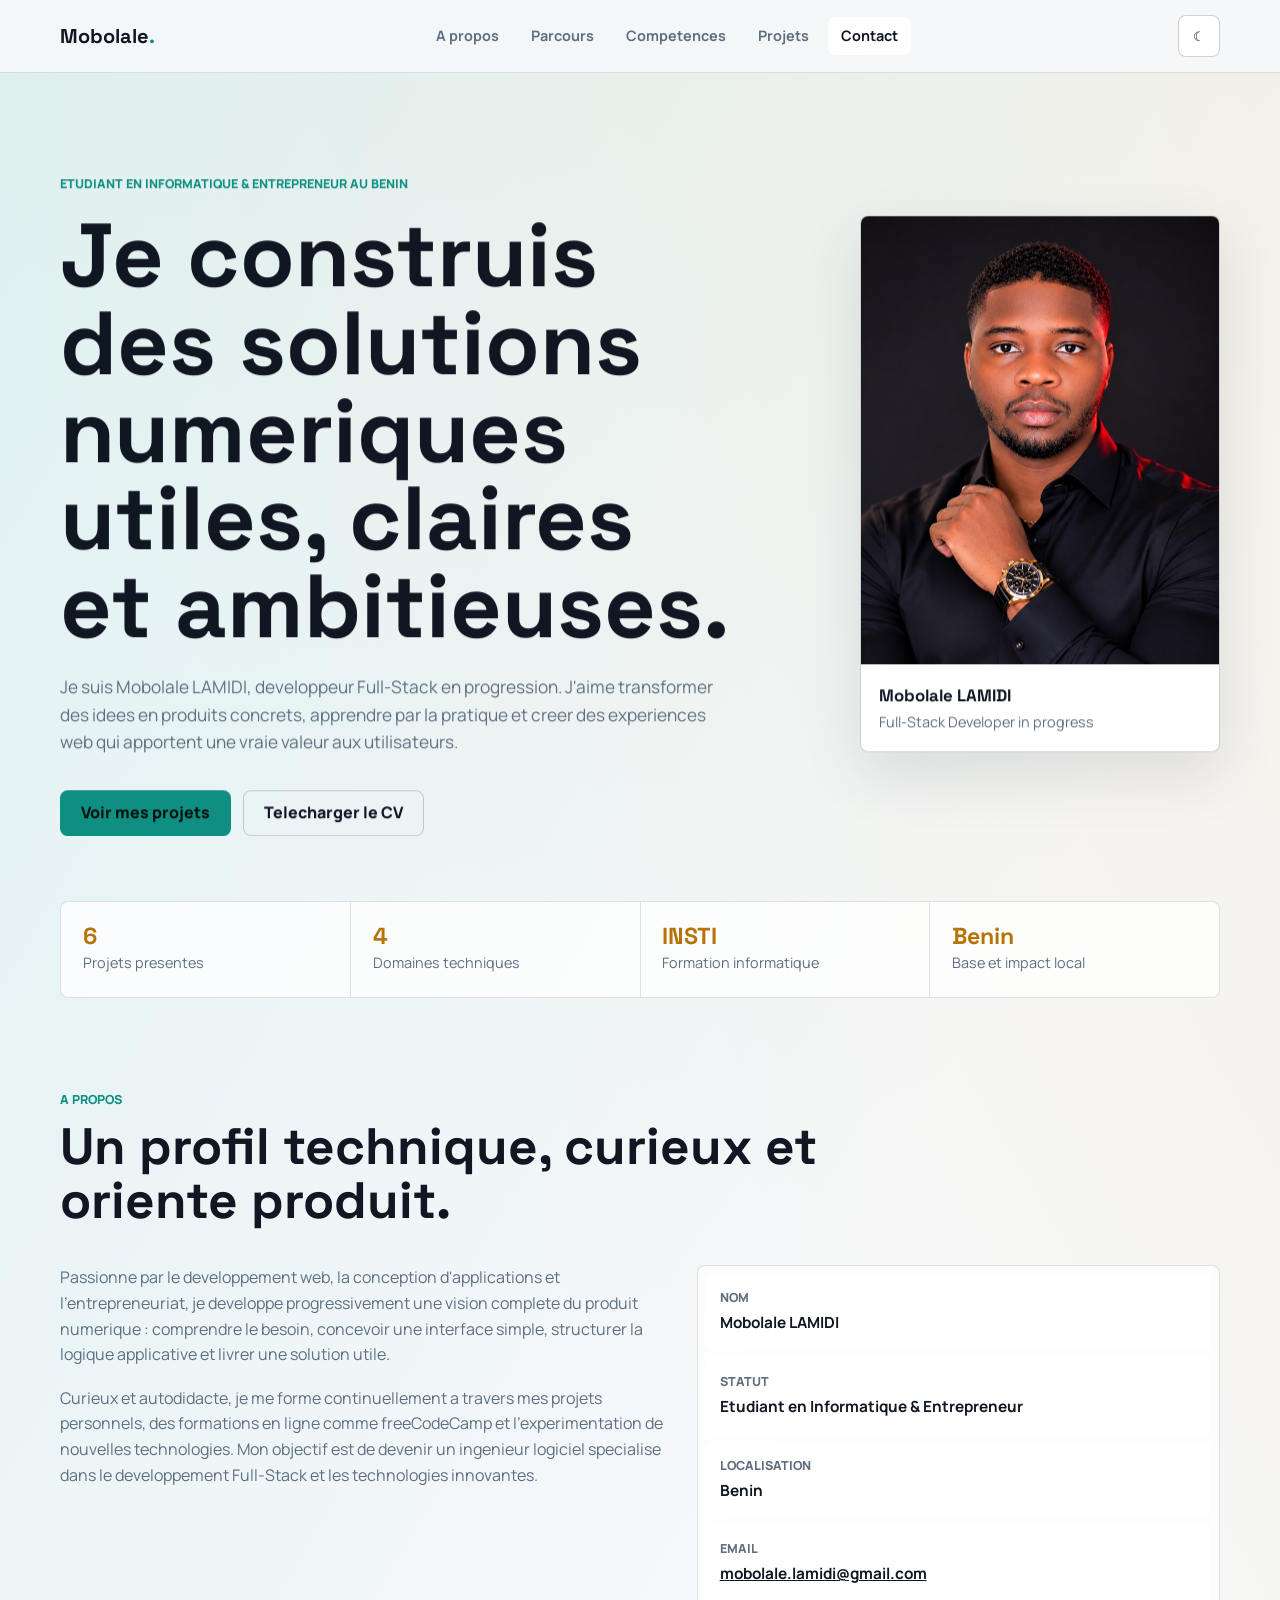
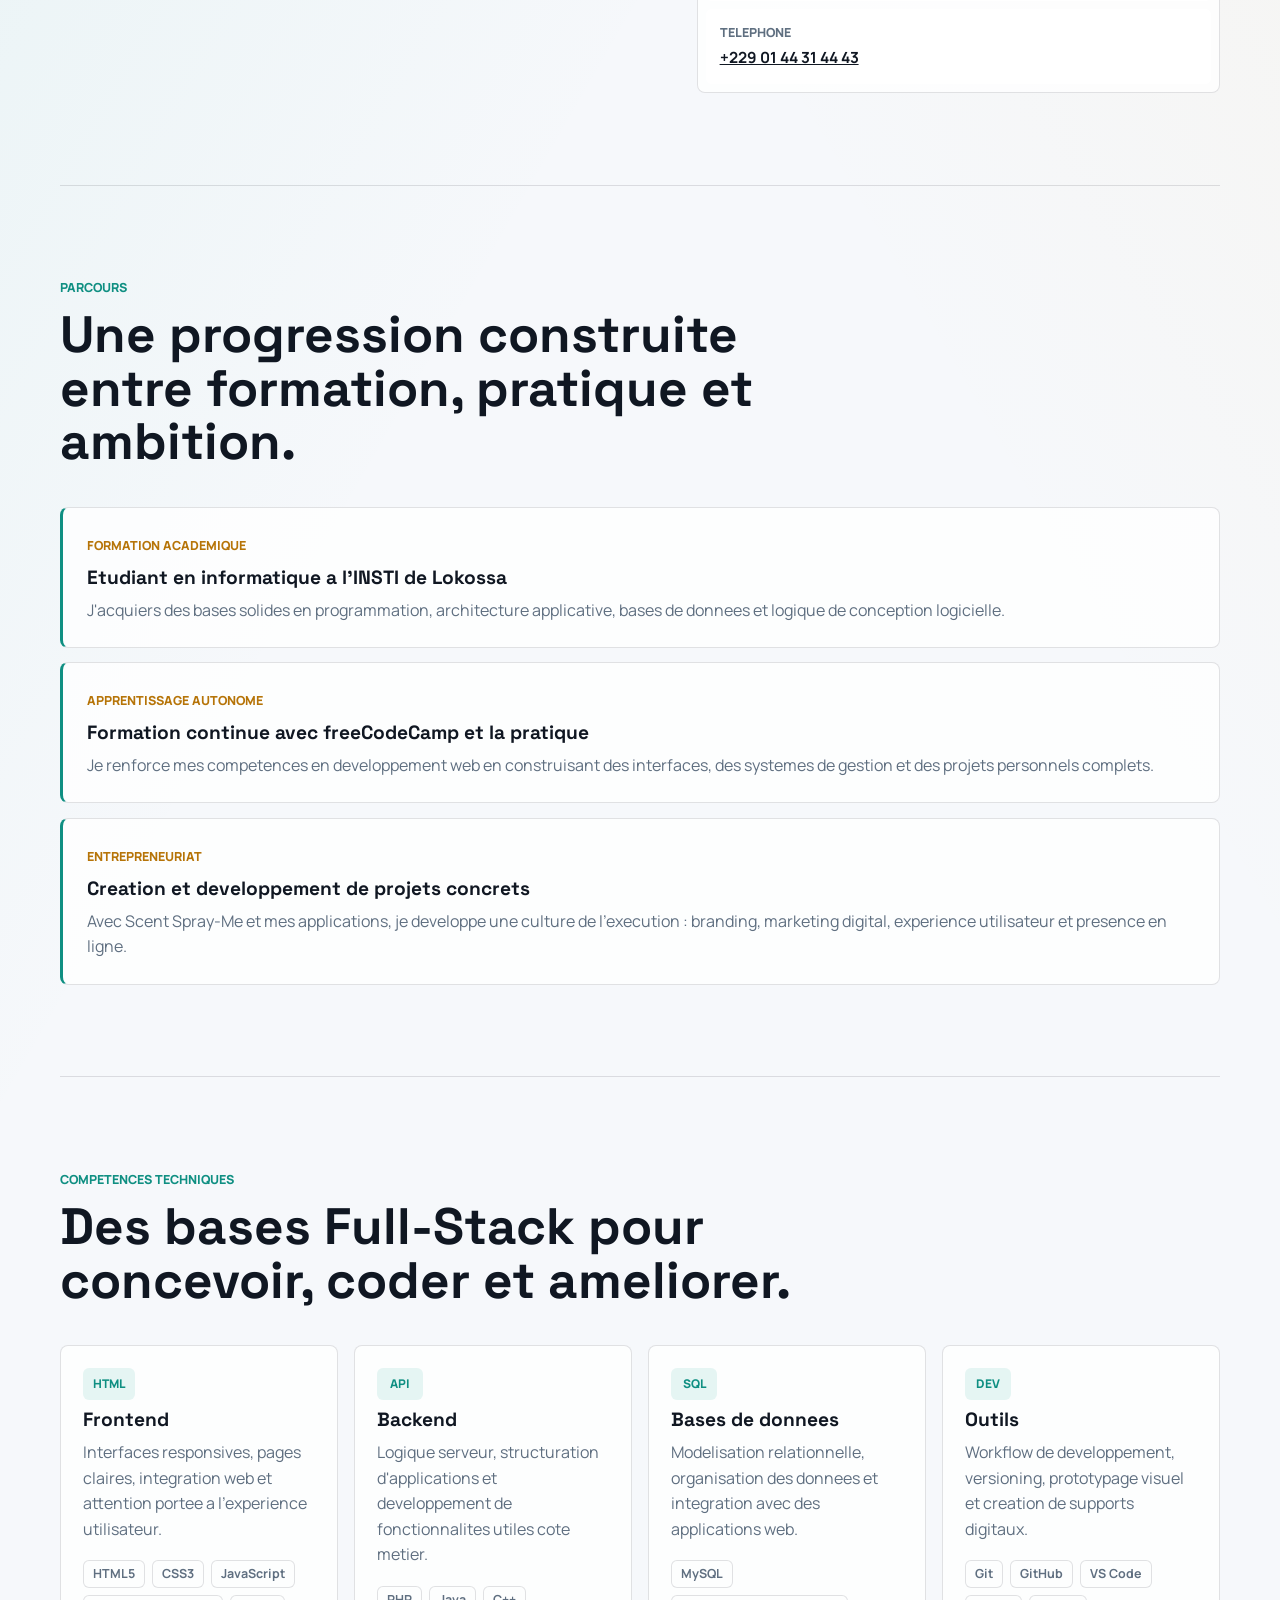
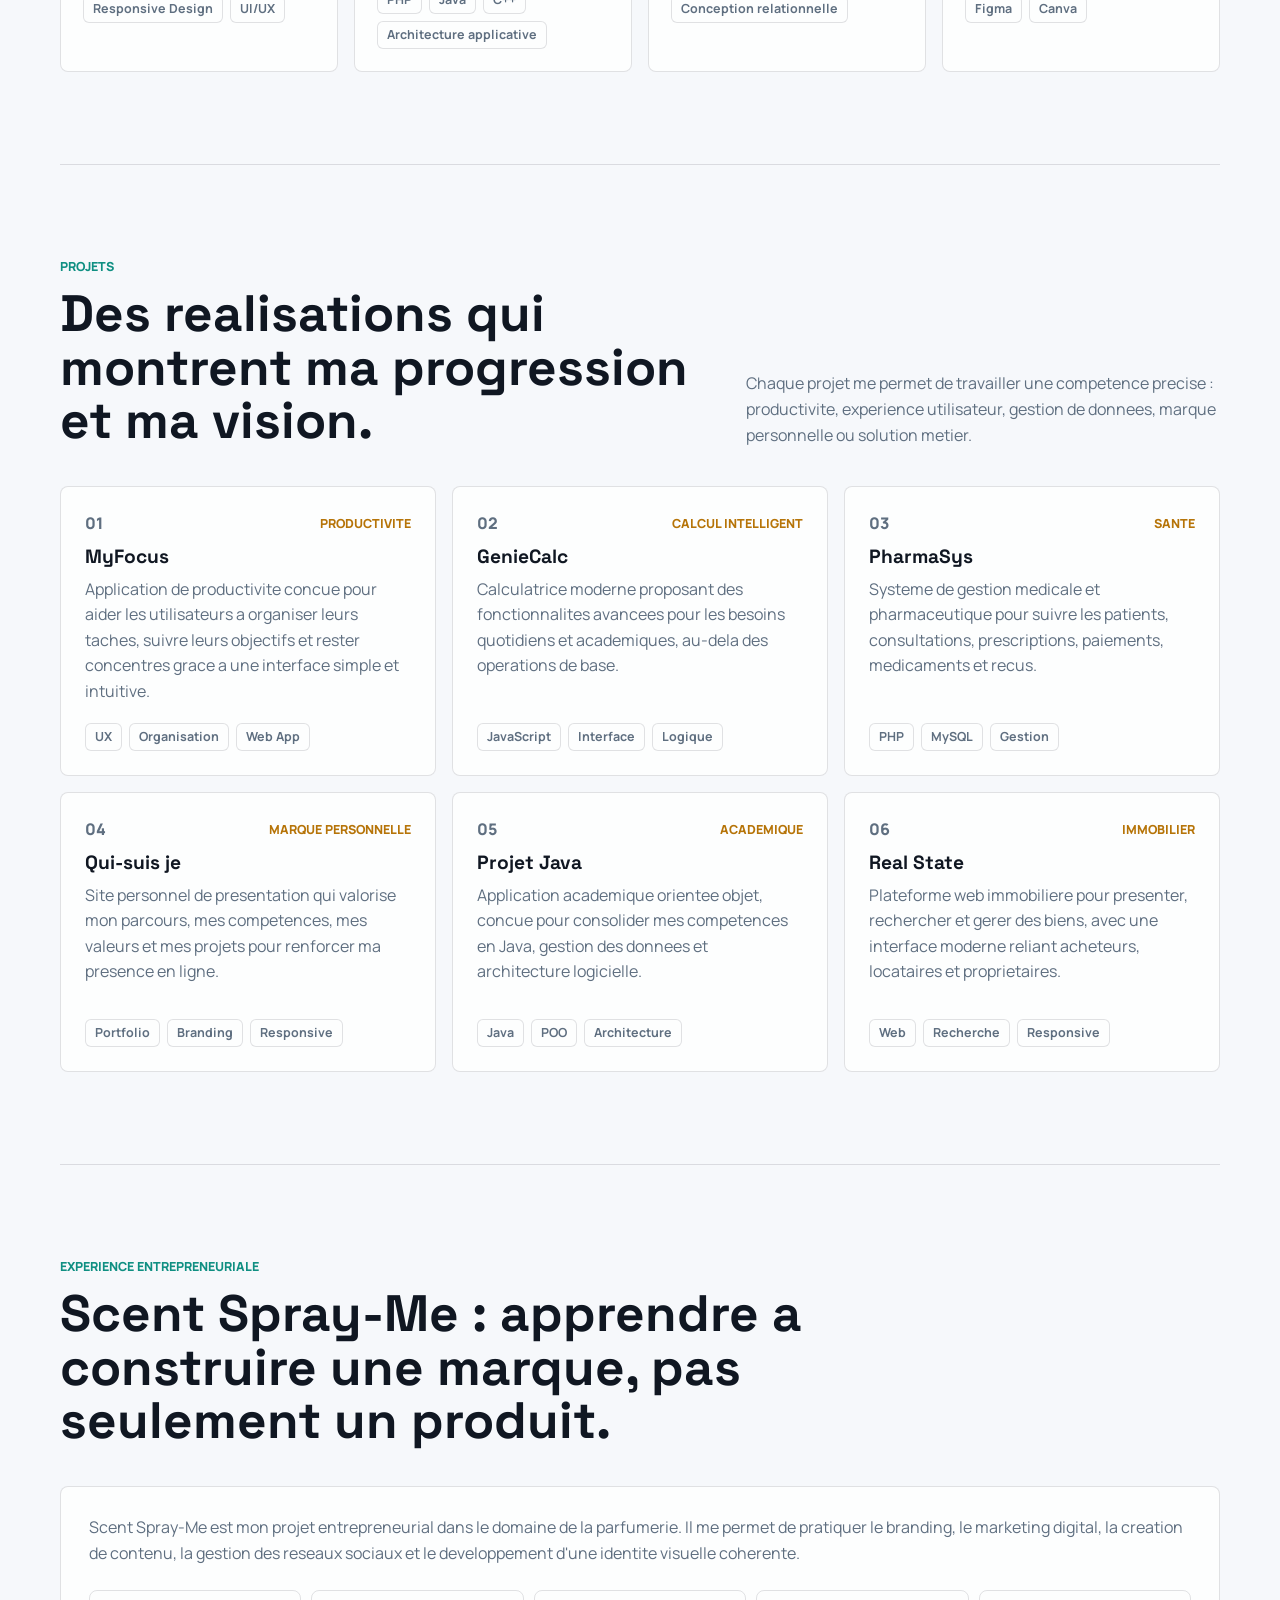
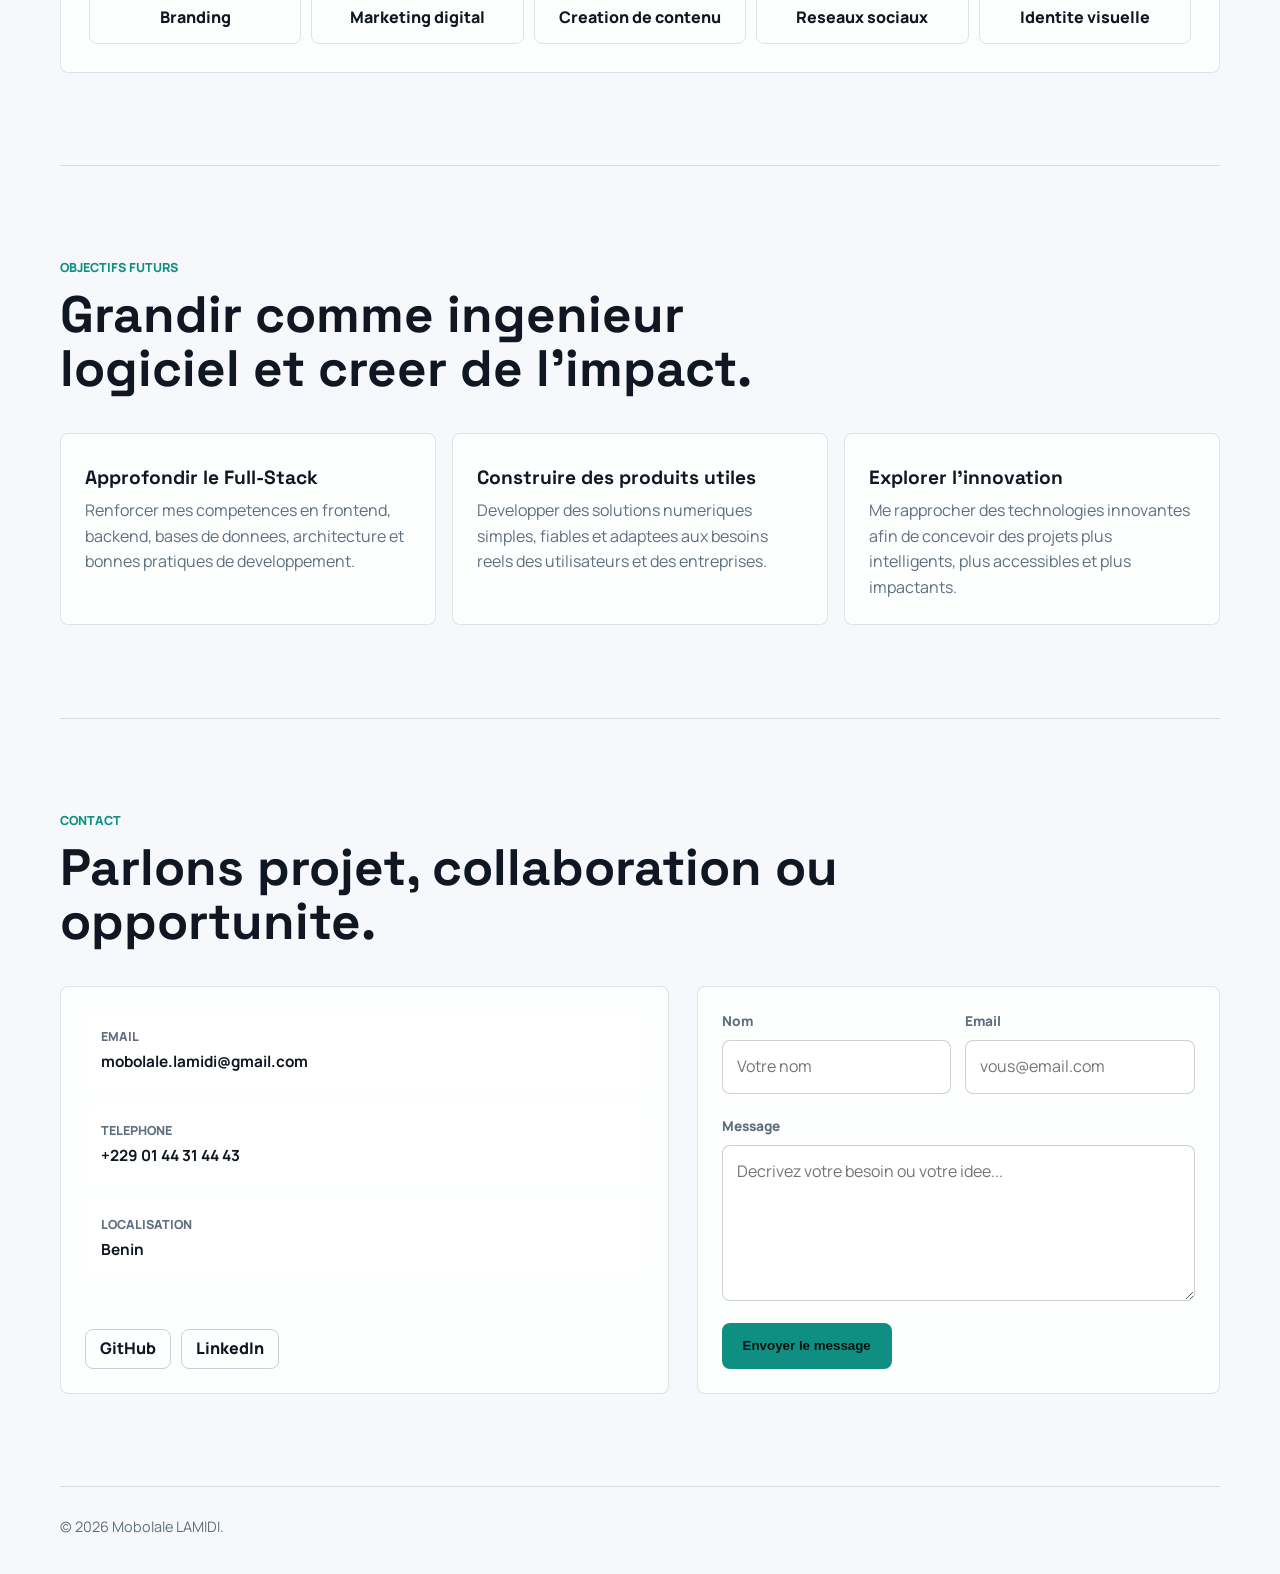
==== commit 7b053ad1: "Update project count in metrics section from 7 to 6" ====
--- a/index.html
+++ b/index.html
@@ -57,7 +57,7 @@
 
     <section class="metrics reveal" aria-label="Indicateurs du profil">
       <div>
-        <strong>7</strong>
+        <strong>6</strong>
         <span>Projets presentes</span>
       </div>
       <div>
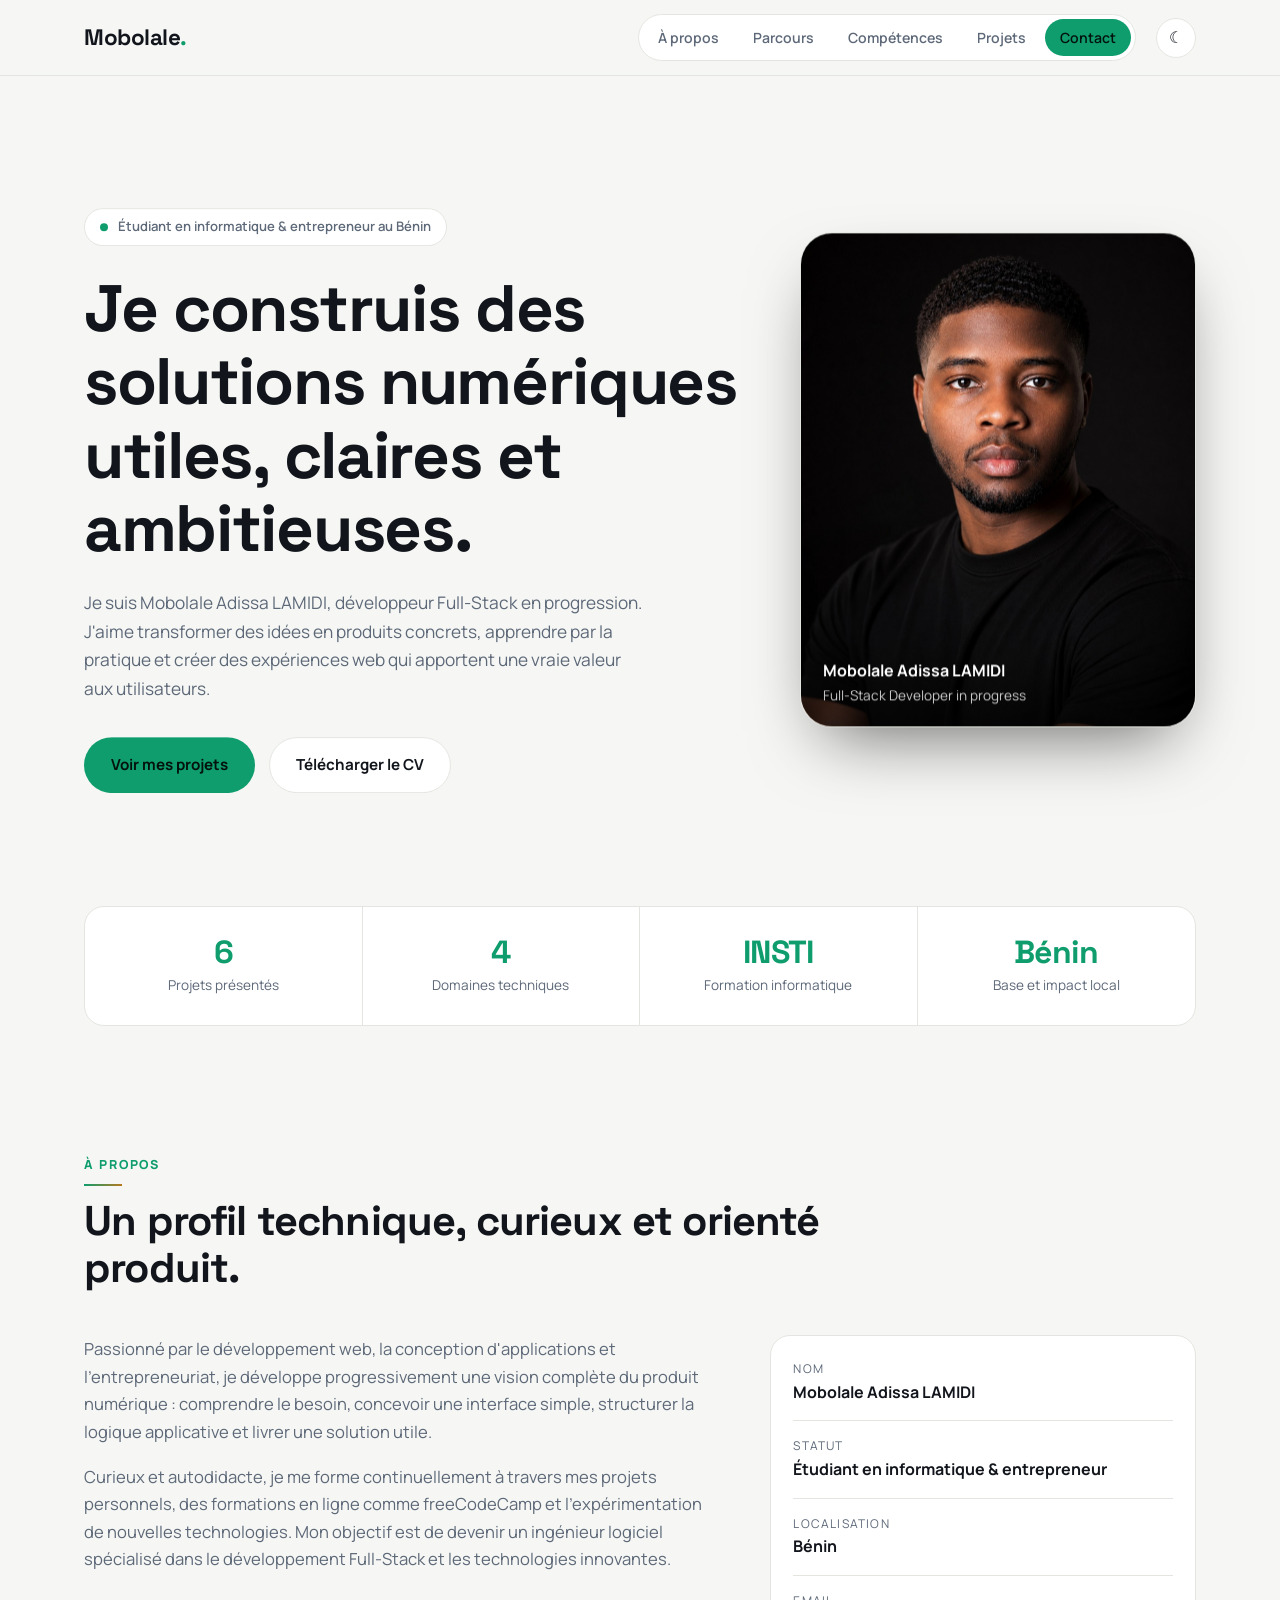
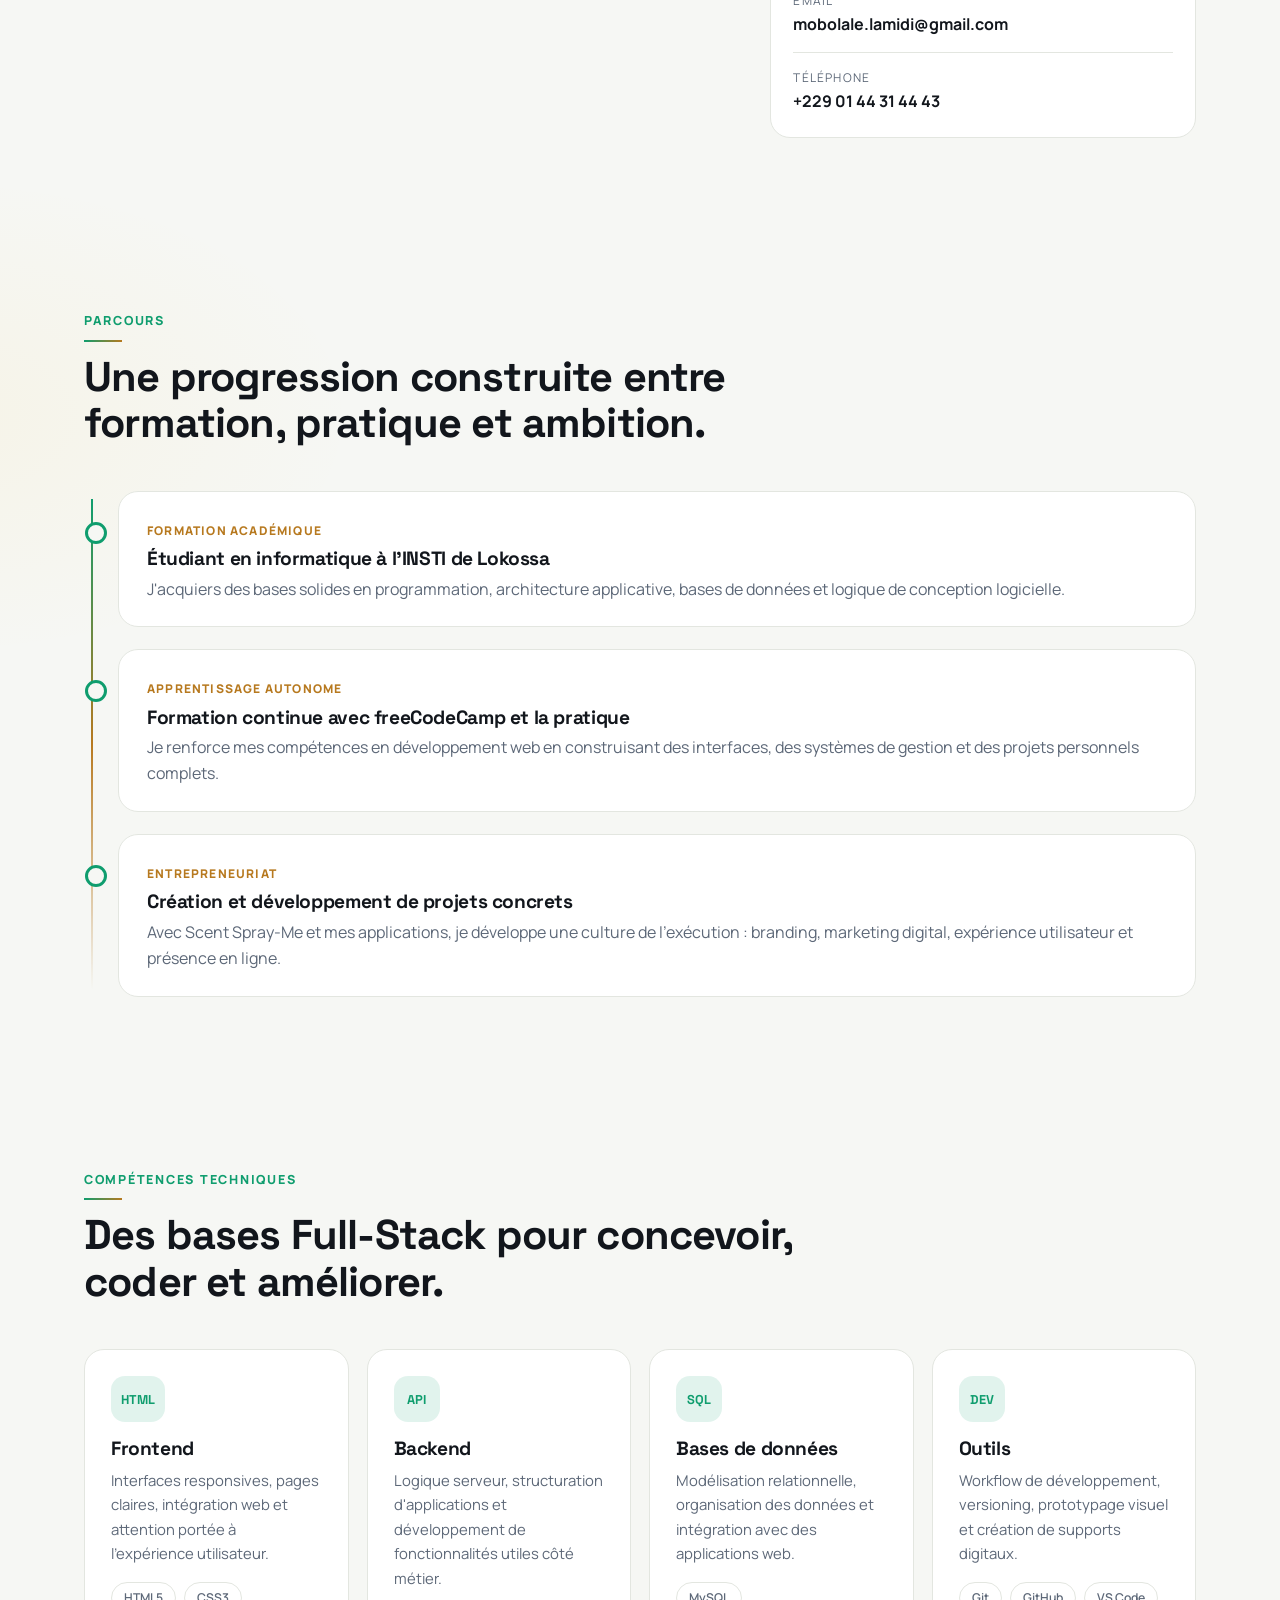
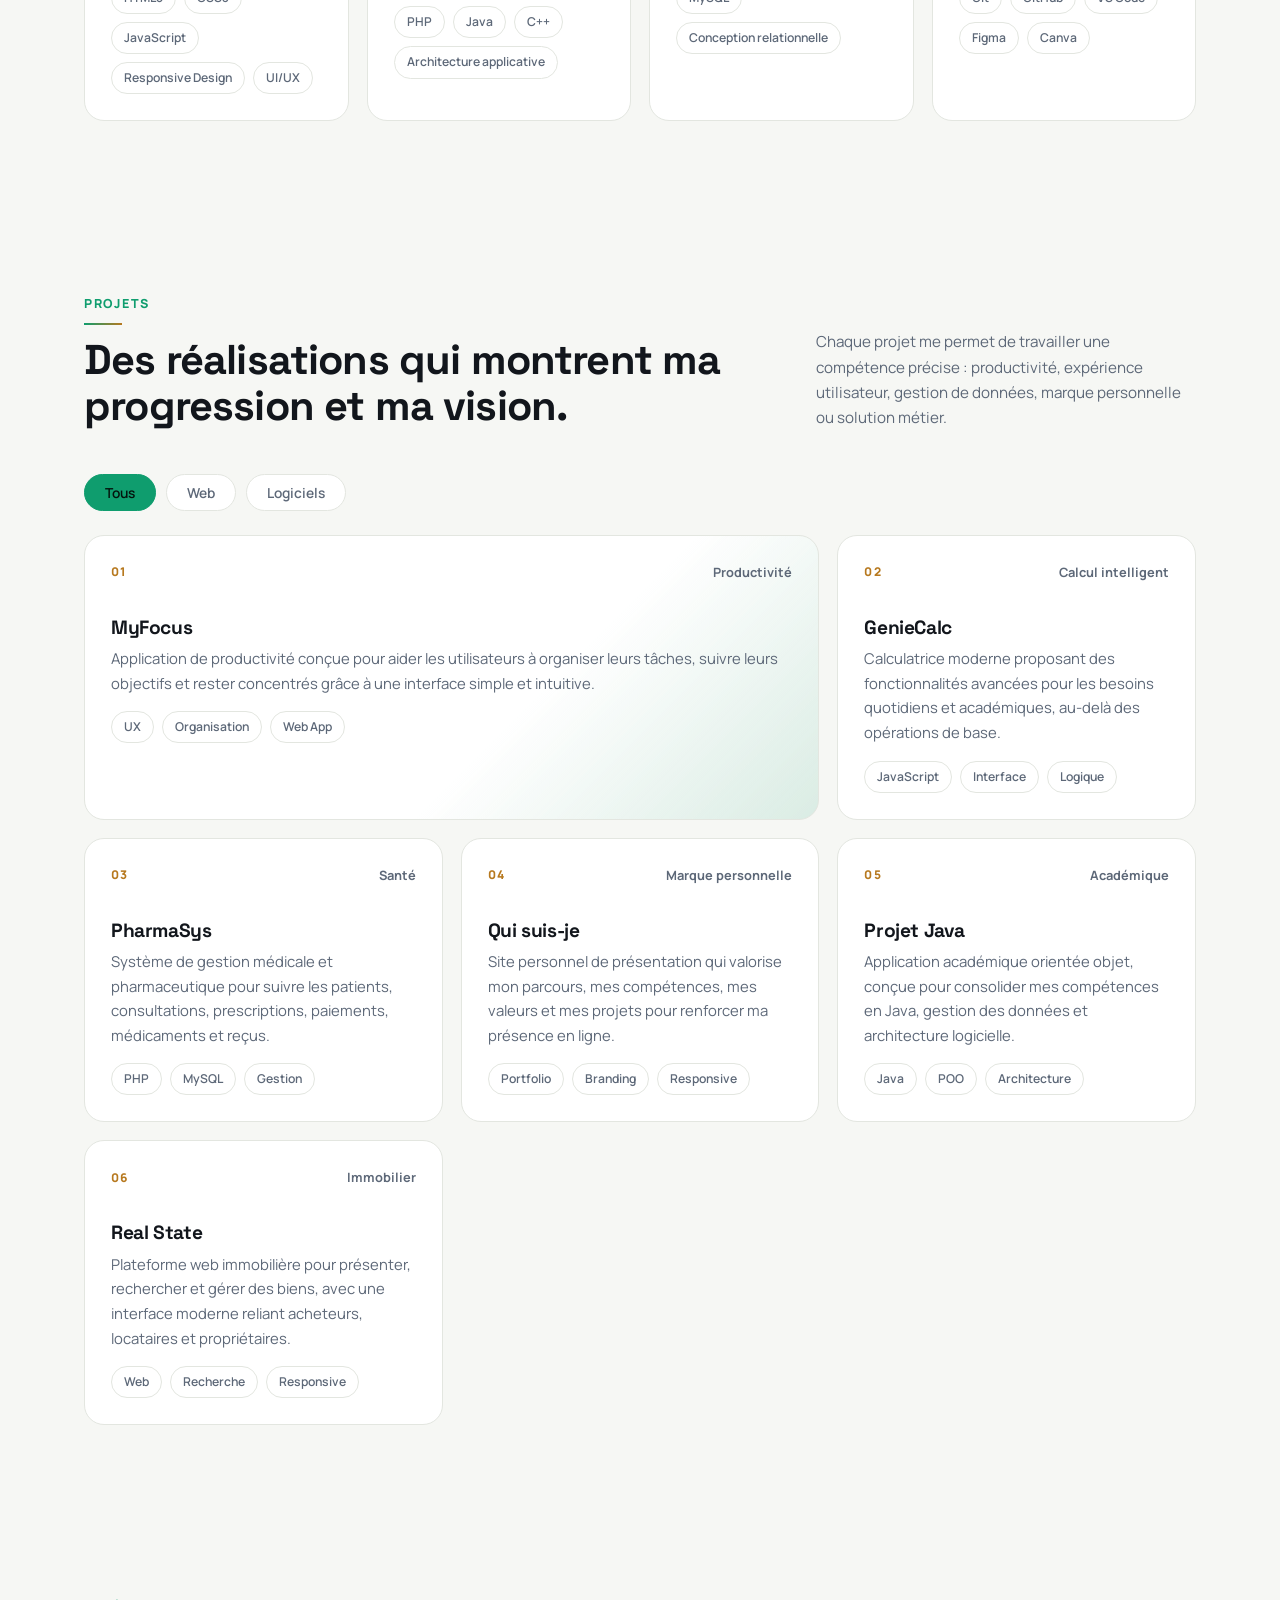
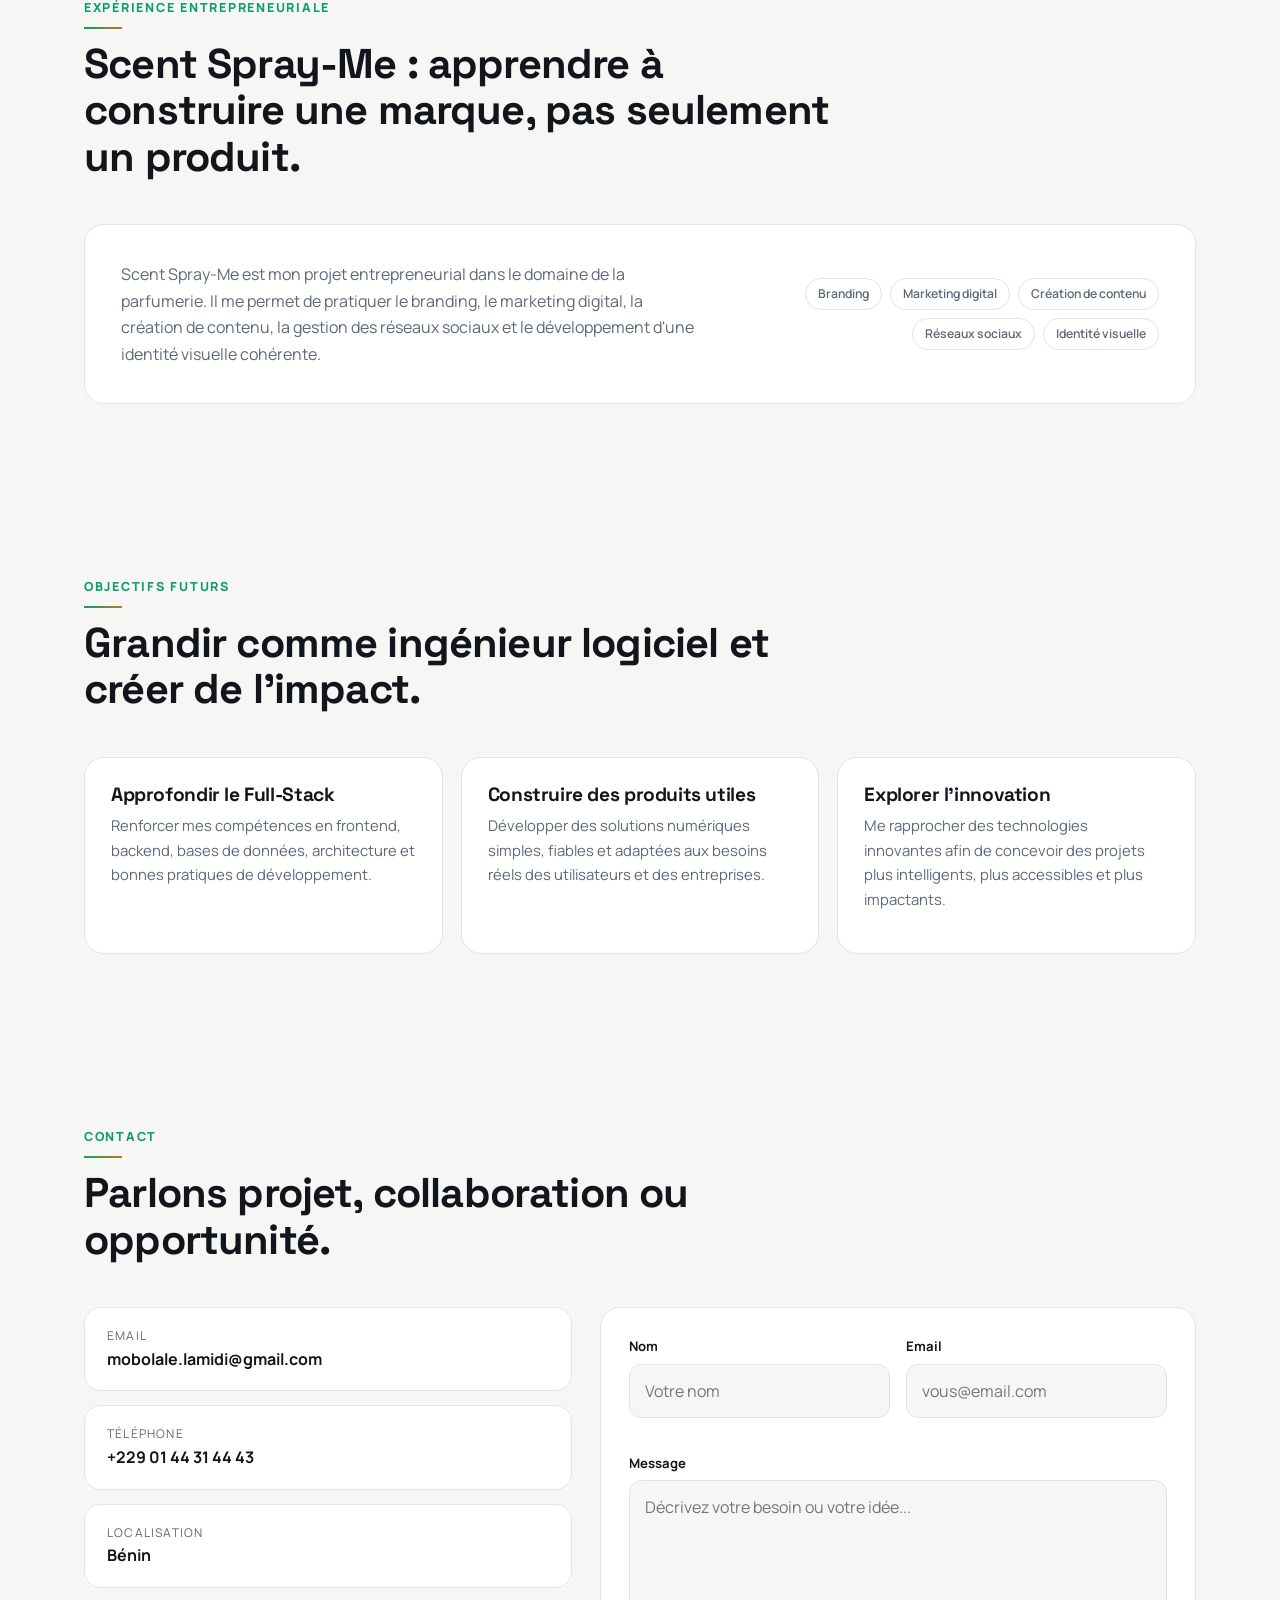
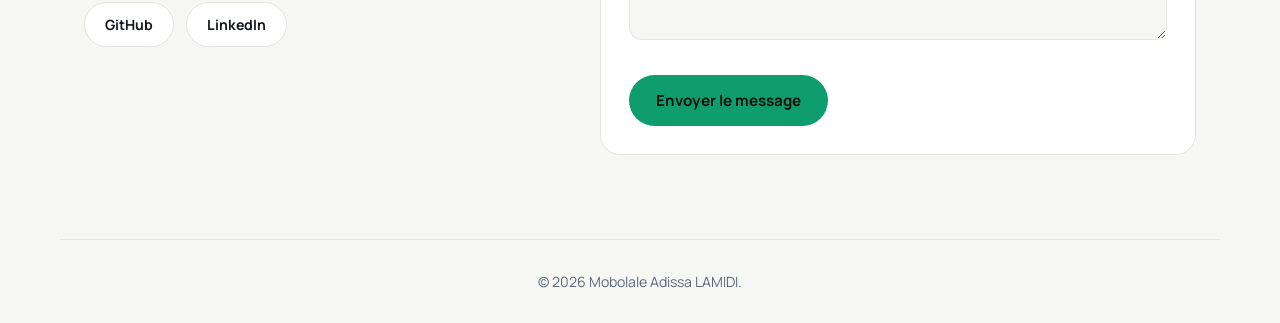
==== commit 11cef78b: "Publish updated portfolio version Co-authored-by: Copilot <223556219+Copilot@users.noreply.github.co" ====
--- a/index.html
+++ b/index.html
@@ -3,9 +3,15 @@
 <head>
   <meta charset="UTF-8">
   <meta name="viewport" content="width=device-width, initial-scale=1.0">
-  <meta name="description" content="Portfolio de Mobolale LAMIDI, étudiant en informatique, développeur Full-Stack en progression et entrepreneur basé au Bénin.">
+  <meta name="description" content="Portfolio de Mobolale Adissa LAMIDI, étudiant en informatique, développeur Full-Stack en progression et entrepreneur basé au Bénin.">
+  <meta name="theme-color" content="#0b0f14">
+  <meta property="og:type" content="website">
+  <meta property="og:locale" content="fr_FR">
+  <meta property="og:title" content="Mobolale Adissa LAMIDI | Développeur Full-Stack">
+  <meta property="og:description" content="Portfolio de Mobolale Adissa LAMIDI, étudiant en informatique, développeur Full-Stack en progression et entrepreneur basé au Bénin.">
+  <meta name="twitter:card" content="summary">
   <link rel="icon" href="icons/favicon.svg" type="image/svg+xml">
-  <title>Mobolale LAMIDI | Developpeur Full-Stack</title>
+  <title>Mobolale Adissa LAMIDI | Développeur Full-Stack</title>
   <link rel="preconnect" href="https://fonts.googleapis.com">
   <link rel="preconnect" href="https://fonts.gstatic.com" crossorigin>
   <link href="https://fonts.googleapis.com/css2?family=Manrope:wght@400;500;600;700;800&family=Space+Grotesk:wght@500;600;700&display=swap" rel="stylesheet">
@@ -14,17 +20,17 @@
 <body>
   <header>
     <div class="nav-inner">
-      <a class="brand" href="#hero" aria-label="Retour a l'accueil">Mobolale<span>.</span></a>
+      <a class="brand" href="#hero" aria-label="Retour à l'accueil">Mobolale<span>.</span></a>
       <nav aria-label="Navigation principale">
         <ul>
-          <li><a class="active" href="#about">A propos</a></li>
+          <li><a class="active" href="#about">À propos</a></li>
           <li><a href="#journey">Parcours</a></li>
-          <li><a href="#skills">Competences</a></li>
+          <li><a href="#skills">Compétences</a></li>
           <li><a href="#projects">Projets</a></li>
           <li><a href="#contact">Contact</a></li>
         </ul>
       </nav>
-      <button id="theme-toggle" class="theme-toggle" type="button" aria-label="Changer le theme" aria-pressed="false">
+      <button id="theme-toggle" class="theme-toggle" type="button" aria-label="Changer le thème" aria-pressed="false">
         <span class="theme-toggle-icon" aria-hidden="true">☾</span>
       </button>
     </div>
@@ -33,32 +39,32 @@
   <main>
     <section class="hero" id="hero">
       <div class="hero-content reveal">
-        <p class="eyebrow">Etudiant en Informatique & Entrepreneur au Benin</p>
-        <h1>Je construis des solutions numeriques utiles, claires et ambitieuses.</h1>
+        <p class="eyebrow"><span class="dot"></span>Étudiant en informatique & entrepreneur au Bénin</p>
+        <h1>Je construis des solutions numériques utiles, claires et ambitieuses.</h1>
         <p class="hero-copy">
-          Je suis Mobolale LAMIDI, developpeur Full-Stack en progression. J'aime transformer des idees en produits concrets, apprendre par la pratique et creer des experiences web qui apportent une vraie valeur aux utilisateurs.
+          Je suis Mobolale Adissa LAMIDI, développeur Full-Stack en progression. J'aime transformer des idées en produits concrets, apprendre par la pratique et créer des expériences web qui apportent une vraie valeur aux utilisateurs.
         </p>
         <div class="hero-ctas">
           <a href="#projects" class="btn-primary">Voir mes projets</a>
-          <a href="icons/Mon CV.pdf" class="btn-secondary" download>Telecharger le CV</a>
+          <a href="icons/Mon%20CV.pdf" class="btn-secondary" download>Télécharger le CV</a>
         </div>
       </div>
 
       <div class="hero-visual reveal">
         <div class="portrait-card">
-          <img src="icons/adissa.jpg" alt="Portrait de Mobolale LAMIDI">
+          <img src="icons/adissa.jpg" alt="Portrait de Mobolale Adissa LAMIDI" width="1395" height="1536" decoding="async">
           <div class="portrait-caption">
-            <strong>Mobolale LAMIDI</strong>
+            <strong>Mobolale Adissa LAMIDI</strong>
             <span>Full-Stack Developer in progress</span>
           </div>
         </div>
       </div>
     </section>
 
-    <section class="metrics reveal" aria-label="Indicateurs du profil">
+    <section class="metrics" aria-label="Indicateurs du profil">
       <div>
         <strong>6</strong>
-        <span>Projets presentes</span>
+        <span>Projets présentés</span>
       </div>
       <div>
         <strong>4</strong>
@@ -69,31 +75,31 @@
         <span>Formation informatique</span>
       </div>
       <div>
-        <strong>Benin</strong>
+        <strong>Bénin</strong>
         <span>Base et impact local</span>
       </div>
     </section>
 
     <section class="section reveal" id="about">
       <div class="section-heading">
-        <p class="section-label">A propos</p>
-        <h2>Un profil technique, curieux et oriente produit.</h2>
+        <p class="section-label">À propos</p>
+        <h2>Un profil technique, curieux et orienté produit.</h2>
       </div>
       <div class="about-grid">
         <div class="about-copy">
           <p>
-            Passionne par le developpement web, la conception d'applications et l'entrepreneuriat, je developpe progressivement une vision complete du produit numerique : comprendre le besoin, concevoir une interface simple, structurer la logique applicative et livrer une solution utile.
+            Passionné par le développement web, la conception d'applications et l'entrepreneuriat, je développe progressivement une vision complète du produit numérique : comprendre le besoin, concevoir une interface simple, structurer la logique applicative et livrer une solution utile.
           </p>
           <p>
-            Curieux et autodidacte, je me forme continuellement a travers mes projets personnels, des formations en ligne comme freeCodeCamp et l'experimentation de nouvelles technologies. Mon objectif est de devenir un ingenieur logiciel specialise dans le developpement Full-Stack et les technologies innovantes.
+            Curieux et autodidacte, je me forme continuellement à travers mes projets personnels, des formations en ligne comme freeCodeCamp et l'expérimentation de nouvelles technologies. Mon objectif est de devenir un ingénieur logiciel spécialisé dans le développement Full-Stack et les technologies innovantes.
           </p>
         </div>
         <div class="profile-panel">
-          <div><span>Nom</span><strong>Mobolale LAMIDI</strong></div>
-          <div><span>Statut</span><strong>Etudiant en Informatique & Entrepreneur</strong></div>
-          <div><span>Localisation</span><strong>Benin</strong></div>
+          <div><span>Nom</span><strong>Mobolale Adissa LAMIDI</strong></div>
+          <div><span>Statut</span><strong>Étudiant en informatique & entrepreneur</strong></div>
+          <div><span>Localisation</span><strong>Bénin</strong></div>
           <div><span>Email</span><strong><a href="mailto:mobolale.lamidi@gmail.com">mobolale.lamidi@gmail.com</a></strong></div>
-          <div><span>Telephone</span><strong><a href="tel:+2290144314443">+229 01 44 31 44 43</a></strong></div>
+          <div><span>Téléphone</span><strong><a href="tel:+2290144314443">+229 01 44 31 44 43</a></strong></div>
         </div>
       </div>
     </section>
@@ -105,33 +111,33 @@
       </div>
       <div class="timeline">
         <article class="timeline-item">
-          <span>Formation academique</span>
-          <h3>Etudiant en informatique a l'INSTI de Lokossa</h3>
-          <p>J'acquiers des bases solides en programmation, architecture applicative, bases de donnees et logique de conception logicielle.</p>
+          <span>Formation académique</span>
+          <h3>Étudiant en informatique à l'INSTI de Lokossa</h3>
+          <p>J'acquiers des bases solides en programmation, architecture applicative, bases de données et logique de conception logicielle.</p>
         </article>
         <article class="timeline-item">
           <span>Apprentissage autonome</span>
           <h3>Formation continue avec freeCodeCamp et la pratique</h3>
-          <p>Je renforce mes competences en developpement web en construisant des interfaces, des systemes de gestion et des projets personnels complets.</p>
+          <p>Je renforce mes compétences en développement web en construisant des interfaces, des systèmes de gestion et des projets personnels complets.</p>
         </article>
         <article class="timeline-item">
           <span>Entrepreneuriat</span>
-          <h3>Creation et developpement de projets concrets</h3>
-          <p>Avec Scent Spray-Me et mes applications, je developpe une culture de l'execution : branding, marketing digital, experience utilisateur et presence en ligne.</p>
+          <h3>Création et développement de projets concrets</h3>
+          <p>Avec Scent Spray-Me et mes applications, je développe une culture de l'exécution : branding, marketing digital, expérience utilisateur et présence en ligne.</p>
         </article>
       </div>
     </section>
 
     <section class="section reveal" id="skills">
       <div class="section-heading">
-        <p class="section-label">Competences techniques</p>
-        <h2>Des bases Full-Stack pour concevoir, coder et ameliorer.</h2>
+        <p class="section-label">Compétences techniques</p>
+        <h2>Des bases Full-Stack pour concevoir, coder et améliorer.</h2>
       </div>
       <div class="skills-grid">
         <article class="skill-card">
           <span class="skill-icon">HTML</span>
           <h3>Frontend</h3>
-          <p>Interfaces responsives, pages claires, integration web et attention portee a l'experience utilisateur.</p>
+          <p>Interfaces responsives, pages claires, intégration web et attention portée à l'expérience utilisateur.</p>
           <div class="tags">
             <span>HTML5</span><span>CSS3</span><span>JavaScript</span><span>Responsive Design</span><span>UI/UX</span>
           </div>
@@ -139,15 +145,15 @@
         <article class="skill-card">
           <span class="skill-icon">API</span>
           <h3>Backend</h3>
-          <p>Logique serveur, structuration d'applications et developpement de fonctionnalites utiles cote metier.</p>
+          <p>Logique serveur, structuration d'applications et développement de fonctionnalités utiles côté métier.</p>
           <div class="tags">
             <span>PHP</span><span>Java</span><span>C++</span><span>Architecture applicative</span>
           </div>
         </article>
         <article class="skill-card">
           <span class="skill-icon">SQL</span>
-          <h3>Bases de donnees</h3>
-          <p>Modelisation relationnelle, organisation des donnees et integration avec des applications web.</p>
+          <h3>Bases de données</h3>
+          <p>Modélisation relationnelle, organisation des données et intégration avec des applications web.</p>
           <div class="tags">
             <span>MySQL</span><span>Conception relationnelle</span>
           </div>
@@ -155,7 +161,7 @@
         <article class="skill-card">
           <span class="skill-icon">DEV</span>
           <h3>Outils</h3>
-          <p>Workflow de developpement, versioning, prototypage visuel et creation de supports digitaux.</p>
+          <p>Workflow de développement, versioning, prototypage visuel et création de supports digitaux.</p>
           <div class="tags">
             <span>Git</span><span>GitHub</span><span>VS Code</span><span>Figma</span><span>Canva</span>
           </div>
@@ -167,46 +173,51 @@
       <div class="section-heading projects-heading">
         <div>
           <p class="section-label">Projets</p>
-          <h2>Des realisations qui montrent ma progression et ma vision.</h2>
-        </div>
-        <p>Chaque projet me permet de travailler une competence precise : productivite, experience utilisateur, gestion de donnees, marque personnelle ou solution metier.</p>
-      </div>
-
+          <h2>Des réalisations qui montrent ma progression et ma vision.</h2>
+        </div>
+        <p>Chaque projet me permet de travailler une compétence précise : productivité, expérience utilisateur, gestion de données, marque personnelle ou solution métier.</p>
+      </div>
+
+      <div class="filters" role="group" aria-label="Filtrer les projets">
+        <button class="chip active" data-filter="all" type="button">Tous</button>
+        <button class="chip" data-filter="web" type="button">Web</button>
+        <button class="chip" data-filter="soft" type="button">Logiciels</button>
+      </div>
       <div class="projects-grid">
-        <article class="project-card featured">
-          <div class="project-top"><span>01</span><strong>Productivite</strong></div>
+        <article data-cat="web" class="project-card featured">
+          <div class="project-top"><span>01</span><strong>Productivité</strong></div>
           <h3>MyFocus</h3>
-          <p>Application de productivite concue pour aider les utilisateurs a organiser leurs taches, suivre leurs objectifs et rester concentres grace a une interface simple et intuitive.</p>
+          <p>Application de productivité conçue pour aider les utilisateurs à organiser leurs tâches, suivre leurs objectifs et rester concentrés grâce à une interface simple et intuitive.</p>
           <div class="tags"><span>UX</span><span>Organisation</span><span>Web App</span></div>
         </article>
-        <article class="project-card">
+        <article data-cat="web" class="project-card">
           <div class="project-top"><span>02</span><strong>Calcul intelligent</strong></div>
           <h3>GenieCalc</h3>
-          <p>Calculatrice moderne proposant des fonctionnalites avancees pour les besoins quotidiens et academiques, au-dela des operations de base.</p>
+          <p>Calculatrice moderne proposant des fonctionnalités avancées pour les besoins quotidiens et académiques, au-delà des opérations de base.</p>
           <div class="tags"><span>JavaScript</span><span>Interface</span><span>Logique</span></div>
         </article>
-        <article class="project-card">
-          <div class="project-top"><span>03</span><strong>Sante</strong></div>
+        <article data-cat="soft" class="project-card">
+          <div class="project-top"><span>03</span><strong>Santé</strong></div>
           <h3>PharmaSys</h3>
-          <p>Systeme de gestion medicale et pharmaceutique pour suivre les patients, consultations, prescriptions, paiements, medicaments et recus.</p>
+          <p>Système de gestion médicale et pharmaceutique pour suivre les patients, consultations, prescriptions, paiements, médicaments et reçus.</p>
           <div class="tags"><span>PHP</span><span>MySQL</span><span>Gestion</span></div>
         </article>
-        <article class="project-card">
+        <article data-cat="web" class="project-card">
           <div class="project-top"><span>04</span><strong>Marque personnelle</strong></div>
-          <h3>Qui-suis je</h3>
-          <p>Site personnel de presentation qui valorise mon parcours, mes competences, mes valeurs et mes projets pour renforcer ma presence en ligne.</p>
+          <h3>Qui suis-je</h3>
+          <p>Site personnel de présentation qui valorise mon parcours, mes compétences, mes valeurs et mes projets pour renforcer ma présence en ligne.</p>
           <div class="tags"><span>Portfolio</span><span>Branding</span><span>Responsive</span></div>
         </article>
-        <article class="project-card">
-          <div class="project-top"><span>05</span><strong>Academique</strong></div>
+        <article data-cat="soft" class="project-card">
+          <div class="project-top"><span>05</span><strong>Académique</strong></div>
           <h3>Projet Java</h3>
-          <p>Application academique orientee objet, concue pour consolider mes competences en Java, gestion des donnees et architecture logicielle.</p>
+          <p>Application académique orientée objet, conçue pour consolider mes compétences en Java, gestion des données et architecture logicielle.</p>
           <div class="tags"><span>Java</span><span>POO</span><span>Architecture</span></div>
         </article>
-        <article class="project-card">
+        <article data-cat="web" class="project-card">
           <div class="project-top"><span>06</span><strong>Immobilier</strong></div>
           <h3>Real State</h3>
-          <p>Plateforme web immobiliere pour presenter, rechercher et gerer des biens, avec une interface moderne reliant acheteurs, locataires et proprietaires.</p>
+          <p>Plateforme web immobilière pour présenter, rechercher et gérer des biens, avec une interface moderne reliant acheteurs, locataires et propriétaires.</p>
           <div class="tags"><span>Web</span><span>Recherche</span><span>Responsive</span></div>
         </article>
       </div>
@@ -214,19 +225,19 @@
 
     <section class="section reveal" id="business">
       <div class="section-heading">
-        <p class="section-label">Experience entrepreneuriale</p>
-        <h2>Scent Spray-Me : apprendre a construire une marque, pas seulement un produit.</h2>
+        <p class="section-label">Expérience entrepreneuriale</p>
+        <h2>Scent Spray-Me : apprendre à construire une marque, pas seulement un produit.</h2>
       </div>
       <div class="business-panel">
         <p>
-          Scent Spray-Me est mon projet entrepreneurial dans le domaine de la parfumerie. Il me permet de pratiquer le branding, le marketing digital, la creation de contenu, la gestion des reseaux sociaux et le developpement d'une identite visuelle coherente.
+          Scent Spray-Me est mon projet entrepreneurial dans le domaine de la parfumerie. Il me permet de pratiquer le branding, le marketing digital, la création de contenu, la gestion des réseaux sociaux et le développement d'une identité visuelle cohérente.
         </p>
         <div class="business-list">
           <span>Branding</span>
           <span>Marketing digital</span>
-          <span>Creation de contenu</span>
-          <span>Reseaux sociaux</span>
-          <span>Identite visuelle</span>
+          <span>Création de contenu</span>
+          <span>Réseaux sociaux</span>
+          <span>Identité visuelle</span>
         </div>
       </div>
     </section>
@@ -234,16 +245,16 @@
     <section class="section reveal" id="goals">
       <div class="section-heading">
         <p class="section-label">Objectifs futurs</p>
-        <h2>Grandir comme ingenieur logiciel et creer de l'impact.</h2>
+        <h2>Grandir comme ingénieur logiciel et créer de l'impact.</h2>
       </div>
       <div class="goals-grid">
         <article>
           <h3>Approfondir le Full-Stack</h3>
-          <p>Renforcer mes competences en frontend, backend, bases de donnees, architecture et bonnes pratiques de developpement.</p>
+          <p>Renforcer mes compétences en frontend, backend, bases de données, architecture et bonnes pratiques de développement.</p>
         </article>
         <article>
           <h3>Construire des produits utiles</h3>
-          <p>Developper des solutions numeriques simples, fiables et adaptees aux besoins reels des utilisateurs et des entreprises.</p>
+          <p>Développer des solutions numériques simples, fiables et adaptées aux besoins réels des utilisateurs et des entreprises.</p>
         </article>
         <article>
           <h3>Explorer l'innovation</h3>
@@ -255,7 +266,7 @@
     <section class="section reveal" id="contact">
       <div class="section-heading">
         <p class="section-label">Contact</p>
-        <h2>Parlons projet, collaboration ou opportunite.</h2>
+        <h2>Parlons projet, collaboration ou opportunité.</h2>
       </div>
       <div class="contact-wrapper">
         <div class="contact-info">
@@ -264,12 +275,12 @@
             <strong>mobolale.lamidi@gmail.com</strong>
           </a>
           <a href="tel:+2290144314443">
-            <span>Telephone</span>
+            <span>Téléphone</span>
             <strong>+229 01 44 31 44 43</strong>
           </a>
           <div>
             <span>Localisation</span>
-            <strong>Benin</strong>
+            <strong>Bénin</strong>
           </div>
           <div class="socials" aria-label="Liens sociaux">
             <a href="https://github.com/mobolalelamidi-cell" target="_blank" rel="noopener" aria-label="GitHub">GitHub</a>
@@ -277,7 +288,7 @@
           </div>
         </div>
 
-        <form id="contact-form" class="contact-form" method="post" action="contactme.php" novalidate>
+        <form id="contact-form" class="contact-form" method="post" action="https://formsubmit.co/mobolale.lamidi@gmail.com" novalidate>
           <input type="hidden" name="_origin" value="portfolio">
           <input type="hidden" name="_subject" value="Nouveau message depuis le portfolio">
           <label class="sr-only" for="_honey">Ne pas remplir</label>
@@ -297,7 +308,7 @@
           </div>
           <div class="form-group">
             <label for="message">Message</label>
-            <textarea id="message" name="message" rows="5" placeholder="Decrivez votre besoin ou votre idee..." required aria-describedby="message-error"></textarea>
+            <textarea id="message" name="message" rows="5" placeholder="Décrivez votre besoin ou votre idée..." required aria-describedby="message-error"></textarea>
             <span id="message-error" class="error-msg" aria-live="polite"></span>
           </div>
           <div class="form-actions">
@@ -310,9 +321,10 @@
   </main>
 
   <footer>
-    <p>© 2026 Mobolale LAMIDI.</p>
+    <p>© 2026 Mobolale Adissa LAMIDI.</p>
   </footer>
 
+  <a href="#hero" id="to-top" class="to-top" aria-label="Retour en haut">↑</a>
   <script src="script.js"></script>
 </body>
 </html>
--- a/style.css
+++ b/style.css
@@ -1,811 +1,110 @@
-*, *::before, *::after { box-sizing: border-box; margin: 0; padding: 0; }
-
-:root {
-  --bg: #091019;
-  --bg-soft: #101a25;
-  --surface: #142130;
-  --surface-strong: #192838;
-  --text: #f3f7fb;
-  --muted: #9aa9bb;
-  --line: rgba(255, 255, 255, 0.11);
-  --line-strong: rgba(255, 255, 255, 0.18);
-  --accent: #39b7a5;
-  --accent-strong: #f2b84b;
-  --danger: #ff6b6b;
-  --success: #5ee2a0;
-  --shadow: 0 22px 70px rgba(0, 0, 0, 0.28);
-  --radius: 8px;
-}
-
-body.light-mode {
-  --bg: #f6f8fb;
-  --bg-soft: #edf2f6;
-  --surface: #ffffff;
-  --surface-strong: #eef4f8;
-  --text: #101722;
-  --muted: #5f6f80;
-  --line: rgba(16, 23, 34, 0.12);
-  --line-strong: rgba(16, 23, 34, 0.2);
-  --accent: #0f8f82;
-  --accent-strong: #b67408;
-  --shadow: 0 22px 60px rgba(30, 48, 68, 0.12);
-}
-
-/* ─── Scroll Progress Bar ─────────────────────────────────────────── */
-#scroll-progress {
-  position: fixed;
-  top: 0;
-  left: 0;
-  width: 100%;
-  height: 3px;
-  background: linear-gradient(90deg, var(--accent), var(--accent-strong));
-  transform-origin: left;
-  transform: scaleX(0);
-  z-index: 100;
-  transition: transform .05s linear;
-  pointer-events: none;
-}
-
-html { scroll-behavior: smooth; }
-
-body {
-  min-height: 100vh;
-  font-family: 'Manrope', Arial, sans-serif;
-  color: var(--text);
-  background:
-    linear-gradient(120deg, rgba(57, 183, 165, 0.12), transparent 32%),
-    linear-gradient(240deg, rgba(242, 184, 75, 0.1), transparent 30%),
-    var(--bg);
-  line-height: 1.6;
-  overflow-x: hidden;
-  transition: background .25s ease, color .25s ease;
-}
-
-a { color: inherit; }
-
-header {
-  position: sticky;
-  top: 0;
-  z-index: 20;
-  border-bottom: 1px solid var(--line);
-  background: rgba(9, 16, 25, 0.86);
-  backdrop-filter: blur(18px);
-}
-
-body.light-mode header { background: rgba(246, 248, 251, 0.86); }
-
-.nav-inner {
-  width: min(1160px, calc(100% - 32px));
-  height: 72px;
-  margin: 0 auto;
-  display: flex;
-  align-items: center;
-  justify-content: space-between;
-  gap: 20px;
-}
-
-.brand {
-  font-family: 'Space Grotesk', sans-serif;
-  font-size: 1.25rem;
-  font-weight: 700;
-  text-decoration: none;
-}
-
-.brand span { color: var(--accent); }
-
-nav ul {
-  list-style: none;
-  display: flex;
-  align-items: center;
-  gap: 6px;
-}
-
-nav a {
-  display: inline-flex;
-  min-height: 38px;
-  align-items: center;
-  padding: 0 13px;
-  border-radius: var(--radius);
-  color: var(--muted);
-  text-decoration: none;
-  font-size: .9rem;
-  font-weight: 700;
-  transition: color .2s ease, background .2s ease;
-}
-
-nav a:hover,
-nav a.active {
-  color: var(--text);
-  background: var(--surface);
-}
-
-.theme-toggle {
-  width: 42px;
-  height: 42px;
-  border: 1px solid var(--line-strong);
-  border-radius: var(--radius);
-  background: var(--surface);
-  color: var(--text);
-  cursor: pointer;
-  display: inline-flex;
-  align-items: center;
-  justify-content: center;
-  transition: transform .2s ease, border-color .2s ease;
-}
-
-.theme-toggle:hover {
-  transform: translateY(-2px);
-  border-color: var(--accent);
-}
-
-.hero {
-  width: min(1160px, calc(100% - 32px));
-  min-height: calc(100vh - 72px);
-  margin: 0 auto;
-  padding: 72px 0 54px;
-  display: grid;
-  grid-template-columns: minmax(0, 1.1fr) minmax(310px, .7fr);
-  align-items: center;
-  gap: 56px;
-}
-
-.eyebrow,
-.section-label {
-  color: var(--accent);
-  font-size: .78rem;
-  font-weight: 800;
-  letter-spacing: 0;
-  text-transform: uppercase;
-}
-
-.hero h1,
-.section-heading h2 {
-  font-family: 'Space Grotesk', sans-serif;
-  color: var(--text);
-  letter-spacing: 0;
-}
-
-.hero h1 {
-  max-width: 780px;
-  margin: 18px 0 22px;
-  font-size: clamp(2.65rem, 7vw, 5.65rem);
-  line-height: .98;
-}
-
-.hero-copy {
-  max-width: 670px;
-  color: var(--muted);
-  font-size: 1.08rem;
-}
-
-.hero-ctas {
-  display: flex;
-  flex-wrap: wrap;
-  gap: 12px;
-  margin-top: 34px;
-}
-
-.btn-primary,
-.btn-secondary {
-  min-height: 46px;
-  display: inline-flex;
-  align-items: center;
-  justify-content: center;
-  border-radius: var(--radius);
-  padding: 0 20px;
-  font-weight: 800;
-  text-decoration: none;
-  border: 1px solid transparent;
-  cursor: pointer;
-  transition: transform .2s ease, border-color .2s ease, background .2s ease, box-shadow .2s ease;
-}
-
-.btn-primary {
-  background: var(--accent);
-  color: #06110f;
-}
-
-.btn-primary:hover {
-  transform: translateY(-2px);
-  box-shadow: 0 8px 24px rgba(57, 183, 165, .35);
-}
-
-.btn-secondary {
-  background: transparent;
-  color: var(--text);
-  border-color: var(--line-strong);
-}
-
-.btn-secondary:hover {
-  transform: translateY(-2px);
-  border-color: var(--accent);
-  background: rgba(57, 183, 165, .08);
-}
-
-.hero-visual {
-  display: flex;
-  justify-content: flex-end;
-}
-
-.portrait-card {
-  width: min(100%, 360px);
-  overflow: hidden;
-  border: 1px solid var(--line-strong);
-  border-radius: var(--radius);
-  background: var(--surface);
-  box-shadow: var(--shadow);
-}
-
-.portrait-card img {
-  width: 100%;
-  aspect-ratio: 4 / 5;
-  display: block;
-  object-fit: cover;
-  object-position: center top;
-}
-
-.portrait-caption {
-  padding: 18px;
-  display: flex;
-  flex-direction: column;
-  gap: 2px;
-}
-
-.portrait-caption strong {
-  font-family: 'Space Grotesk', sans-serif;
-  font-size: 1.05rem;
-}
-
-.portrait-caption span { color: var(--muted); font-size: .9rem; }
-
-.metrics {
-  width: min(1160px, calc(100% - 32px));
-  margin: 0 auto;
-  display: grid;
-  grid-template-columns: repeat(4, 1fr);
-  border: 1px solid var(--line);
-  border-radius: var(--radius);
-  overflow: hidden;
-  background: rgba(255,255,255,.03);
-}
-
-.metrics div {
-  padding: 22px;
-  border-right: 1px solid var(--line);
-  transition: background .2s ease;
-}
-
-.metrics div:hover { background: var(--surface); }
-
-.metrics div:last-child { border-right: 0; }
-
-.metrics strong {
-  display: block;
-  font-family: 'Space Grotesk', sans-serif;
-  font-size: 1.45rem;
-  line-height: 1.1;
-  color: var(--accent-strong);
-}
-
-.metrics span {
-  color: var(--muted);
-  font-size: .9rem;
-}
-
-.section {
-  width: min(1160px, calc(100% - 32px));
-  margin: 0 auto;
-  padding: 92px 0;
-  border-bottom: 1px solid var(--line);
-}
-
-.section-heading {
-  max-width: 780px;
-  margin-bottom: 38px;
-}
-
-.section-heading h2 {
-  margin-top: 10px;
-  font-size: clamp(2rem, 4vw, 3.2rem);
-  line-height: 1.05;
-}
-
-.about-grid,
-.contact-wrapper {
-  display: grid;
-  grid-template-columns: 1fr .86fr;
-  gap: 28px;
-}
-
-.about-copy,
-.business-panel {
-  color: var(--muted);
-  font-size: 1rem;
-}
-
-.about-copy p + p { margin-top: 18px; }
-
-.profile-panel,
-.business-panel,
-.contact-info,
-.contact-form,
-.goals-grid article,
-.skill-card,
-.project-card,
-.timeline-item {
-  border: 1px solid var(--line);
-  border-radius: var(--radius);
-  background: rgba(255, 255, 255, 0.035);
-}
-
-body.light-mode .profile-panel,
-body.light-mode .business-panel,
-body.light-mode .contact-info,
-body.light-mode .contact-form,
-body.light-mode .goals-grid article,
-body.light-mode .skill-card,
-body.light-mode .project-card,
-body.light-mode .timeline-item,
-body.light-mode .metrics {
-  background: rgba(255, 255, 255, 0.76);
-}
-
-.profile-panel {
-  padding: 8px;
-  display: grid;
-  gap: 8px;
-}
-
-.profile-panel div {
-  padding: 14px;
-  border-radius: 6px;
-  background: var(--surface);
-}
-
-.profile-panel span,
-.contact-info span {
-  display: block;
-  color: var(--muted);
-  font-size: .78rem;
-  font-weight: 800;
-  text-transform: uppercase;
-}
-
-.profile-panel strong,
-.contact-info strong {
-  display: block;
-  margin-top: 3px;
-  color: var(--text);
-  font-size: .96rem;
-}
-
-.timeline {
-  display: grid;
-  gap: 14px;
-  position: relative;
-}
-
-.timeline-item {
-  padding: 24px;
-  border-left: 3px solid var(--accent);
-  transition: border-color .25s ease, transform .25s ease, background .25s ease;
-}
-
-.timeline-item:hover {
-  border-color: var(--accent-strong);
-  transform: translateX(4px);
-  background: rgba(57, 183, 165, .04);
-}
-
-.timeline-item span,
-.project-top strong {
-  color: var(--accent-strong);
-  font-size: .78rem;
-  font-weight: 800;
-  text-transform: uppercase;
-}
-
-.timeline-item h3,
-.skill-card h3,
-.project-card h3,
-.goals-grid h3 {
-  margin: 8px 0 8px;
-  font-family: 'Space Grotesk', sans-serif;
-  font-size: 1.2rem;
-  line-height: 1.25;
-}
-
-.timeline-item p,
-.skill-card p,
-.project-card p,
-.goals-grid p {
-  color: var(--muted);
-}
-
-.skills-grid {
-  display: grid;
-  grid-template-columns: repeat(4, 1fr);
-  gap: 16px;
-}
-
-.skill-card {
-  padding: 22px;
-  transition: transform .25s cubic-bezier(.22,.9,.31,1), border-color .25s ease, box-shadow .25s ease;
-}
-
-.skill-card:hover {
-  transform: translateY(-6px);
-  border-color: var(--accent);
-  box-shadow: 0 12px 32px rgba(57, 183, 165, .12);
-}
-
-.skill-icon {
-  display: inline-flex;
-  min-width: 46px;
-  height: 32px;
-  align-items: center;
-  justify-content: center;
-  padding: 0 10px;
-  border-radius: 6px;
-  background: rgba(57, 183, 165, .12);
-  color: var(--accent);
-  font-size: .75rem;
-  font-weight: 900;
-}
-
-.tags {
-  display: flex;
-  flex-wrap: wrap;
-  gap: 7px;
-  margin-top: 18px;
-}
-
-.tags span {
-  display: inline-flex;
-  min-height: 28px;
-  align-items: center;
-  border: 1px solid var(--line);
-  border-radius: 6px;
-  padding: 0 9px;
-  color: var(--muted);
-  background: rgba(255,255,255,.04);
-  font-size: .78rem;
-  font-weight: 700;
-  transition: border-color .18s ease, color .18s ease;
-}
-
-.skill-card:hover .tags span,
-.project-card:hover .tags span {
-  border-color: rgba(57, 183, 165, .3);
-  color: var(--text);
-}
-
-.projects-heading {
-  max-width: none;
-  display: grid;
-  grid-template-columns: 1fr .72fr;
-  align-items: end;
-  gap: 28px;
-}
-
-.projects-heading > p {
-  color: var(--muted);
-}
-
-.projects-grid {
-  display: grid;
-  grid-template-columns: repeat(3, 1fr);
-  gap: 16px;
-}
-
-.project-card {
-  min-height: 280px;
-  padding: 24px;
-  display: flex;
-  flex-direction: column;
-  transition: transform .25s cubic-bezier(.22,.9,.31,1), border-color .25s ease, box-shadow .25s ease;
-}
-
-.project-card:hover {
-  transform: translateY(-6px);
-  border-color: var(--accent);
-  box-shadow: 0 12px 32px rgba(57, 183, 165, .1);
-}
-
-.project-card.featured {
-  background: linear-gradient(145deg, rgba(57, 183, 165, .18), rgba(242, 184, 75, .08)), var(--surface);
-}
-
-.project-top {
-  display: flex;
-  align-items: center;
-  justify-content: space-between;
-  gap: 16px;
-}
-
-.project-top span {
-  color: var(--muted);
-  font-weight: 900;
-}
-
-.project-card p { flex: 1; }
-
-.business-panel {
-  padding: 28px;
-}
-
-.business-list {
-  display: grid;
-  grid-template-columns: repeat(5, 1fr);
-  gap: 10px;
-  margin-top: 24px;
-}
-
-.business-list span {
-  min-height: 54px;
-  display: flex;
-  align-items: center;
-  justify-content: center;
-  border-radius: var(--radius);
-  border: 1px solid var(--line);
-  color: var(--text);
-  font-weight: 800;
-  text-align: center;
-  transition: border-color .2s ease, background .2s ease, transform .2s ease;
-}
-
-.business-list span:hover {
-  border-color: var(--accent);
-  background: rgba(57, 183, 165, .07);
-  transform: translateY(-2px);
-}
-
-.goals-grid {
-  display: grid;
-  grid-template-columns: repeat(3, 1fr);
-  gap: 16px;
-}
-
-.goals-grid article {
-  padding: 24px;
-  transition: transform .25s cubic-bezier(.22,.9,.31,1), border-color .25s ease;
-}
-
-.goals-grid article:hover {
-  transform: translateY(-4px);
-  border-color: var(--accent);
-}
-
-.contact-info,
-.contact-form {
-  padding: 24px;
-}
-
-.contact-info {
-  display: flex;
-  flex-direction: column;
-  gap: 14px;
-}
-
-.contact-info a {
-  text-decoration: none;
-}
-
-.contact-info > a,
-.contact-info > div:not(.socials) {
-  padding: 16px;
-  border-radius: var(--radius);
-  background: var(--surface);
-  transition: background .2s ease, transform .2s ease;
-}
-
-.contact-info > a:hover {
-  background: var(--surface-strong);
-  transform: translateX(4px);
-}
-
-.socials {
-  display: flex;
-  gap: 10px;
-  flex-wrap: wrap;
-  margin-top: auto;
-}
-
-.socials a {
-  min-height: 40px;
-  display: inline-flex;
-  align-items: center;
-  border: 1px solid var(--line-strong);
-  border-radius: var(--radius);
-  padding: 0 14px;
-  color: var(--text);
-  text-decoration: none;
-  font-weight: 800;
-  transition: border-color .2s ease, background .2s ease, transform .2s ease;
-}
-
-.socials a:hover {
-  border-color: var(--accent);
-  background: rgba(57, 183, 165, .08);
-  transform: translateY(-2px);
-}
-
-.contact-form {
-  display: grid;
-  gap: 15px;
-}
-
-.form-row {
-  display: grid;
-  grid-template-columns: 1fr 1fr;
-  gap: 14px;
-}
-
-.form-group {
-  display: grid;
-  gap: 7px;
-}
-
-.form-group label {
-  color: var(--muted);
-  font-size: .85rem;
-  font-weight: 800;
-}
-
-.form-group input,
-.form-group textarea {
-  width: 100%;
-  border: 1px solid var(--line-strong);
-  border-radius: var(--radius);
-  background: var(--surface);
-  color: var(--text);
-  padding: 13px 14px;
-  font: inherit;
-  outline: none;
-  resize: vertical;
-  transition: border-color .2s ease, box-shadow .2s ease, background .2s ease;
-}
-
-.form-group textarea { min-height: 132px; }
-
-.form-group input:focus,
-.form-group textarea:focus {
-  border-color: var(--accent);
-  box-shadow: 0 0 0 4px rgba(57, 183, 165, .12);
-  background: var(--surface-strong);
-}
-
-.form-actions {
-  display: flex;
-  align-items: center;
-  gap: 14px;
-  flex-wrap: wrap;
-}
-
-.error-msg,
-#contact-status.error { color: var(--danger); }
-
-#contact-status,
-.error-msg {
-  font-size: .86rem;
-  font-weight: 700;
-}
-
-#contact-status.success { color: var(--success); }
-
-footer {
-  width: min(1160px, calc(100% - 32px));
-  margin: 0 auto;
-  padding: 28px 0 36px;
-  color: var(--muted);
-  font-size: .9rem;
-}
-
-/* ─── Reveal Animation ────────────────────────────────────────────── */
-.reveal {
-  opacity: 0;
-  transform: translateY(var(--reveal-distance, 28px));
-  transition-property: opacity, transform;
-  transition-duration: .75s;
-  transition-timing-function: cubic-bezier(.22, .9, .31, 1);
-  transition-delay: var(--reveal-delay, 0ms);
-  will-change: opacity, transform;
-}
-
-.reveal.visible {
-  opacity: 1;
-  transform: translateY(0);
-}
-
-/* Parallax helpers for hero */
-.hero-content,
-.hero-visual .portrait-card {
-  will-change: transform;
-  transition: transform .15s linear;
-}
-
-@media (max-width: 680px) {
-  .hero-content,
-  .hero-visual .portrait-card {
-    transition: none;
-    transform: none !important;
-  }
-}
-
-.sr-only {
-  position: absolute;
-  width: 1px;
-  height: 1px;
-  overflow: hidden;
-  clip: rect(0 0 0 0);
-  white-space: nowrap;
-}
-
-@media (prefers-reduced-motion: reduce) {
-  html { scroll-behavior: auto; }
-  #scroll-progress { display: none; }
-  *, *::before, *::after {
-    animation-duration: .01ms !important;
-    animation-iteration-count: 1 !important;
-    transition-duration: .01ms !important;
-  }
-}
-
-@media (max-width: 980px) {
-  nav ul { display: none; }
-
-  .hero,
-  .about-grid,
-  .contact-wrapper,
-  .projects-heading {
-    grid-template-columns: 1fr;
-  }
-
-  .hero {
-    min-height: auto;
-    padding-top: 52px;
-  }
-
-  .hero-visual { justify-content: flex-start; }
-
-  .skills-grid,
-  .projects-grid,
-  .goals-grid {
-    grid-template-columns: repeat(2, 1fr);
-  }
-
-  .business-list {
-    grid-template-columns: repeat(2, 1fr);
-  }
-}
-
-@media (max-width: 680px) {
-  .nav-inner,
-  .hero,
-  .metrics,
-  .section,
-  footer {
-    width: min(100% - 24px, 1160px);
-  }
-
-  .hero h1 { font-size: clamp(2.3rem, 15vw, 3.75rem); }
-  .hero-copy { font-size: 1rem; }
-  .hero-ctas a { width: 100%; }
-
-  .metrics,
-  .skills-grid,
-  .projects-grid,
-  .goals-grid,
-  .form-row {
-    grid-template-columns: 1fr;
-  }
-
-  .metrics div {
-    border-right: 0;
-    border-bottom: 1px solid var(--line);
-  }
-
-  .metrics div:last-child { border-bottom: 0; }
-  .section { padding: 68px 0; }
-  .business-list { grid-template-columns: 1fr; }
-}
+:root{--r:20px}
+*{box-sizing:border-box;margin:0;padding:0}
+html{scroll-behavior:smooth;scroll-padding-top:88px}
+body{--bg:#090b0f;--bg2:#0e1218;--surface:#121821;--line:#1f2733;--text:#e9edf4;--muted:#8d99ab;--accent:#34d399;--accent2:#fbbf24;--glow:rgba(52,211,153,.14);
+font-family:Manrope,system-ui,sans-serif;background:var(--bg);color:var(--text);line-height:1.65;-webkit-font-smoothing:antialiased;
+background-image:radial-gradient(900px 480px at 85% -5%,var(--glow),transparent 60%),radial-gradient(700px 400px at -5% 30%,rgba(251,191,36,.06),transparent 60%);background-repeat:no-repeat}
+body.light-mode{--bg:#f6f7f4;--bg2:#fff;--surface:#fff;--line:#e3e6e0;--text:#12161c;--muted:#5d6878;--accent:#0f9d6e;--accent2:#b7791f;--glow:rgba(15,157,110,.12)}
+a{color:inherit;text-decoration:none}ul{list-style:none}
+h1,h2,h3,.brand,.metrics strong{font-family:"Space Grotesk",Manrope,sans-serif;letter-spacing:-.02em;line-height:1.12}
+.sr-only{position:absolute;width:1px;height:1px;overflow:hidden;clip:rect(0 0 0 0)}
+#scroll-progress{position:fixed;top:0;left:0;right:0;height:3px;background:linear-gradient(90deg,var(--accent),var(--accent2));transform:scaleX(0);transform-origin:0 50%;z-index:100}
+header{position:sticky;top:0;z-index:50;backdrop-filter:blur(14px);background:color-mix(in srgb,var(--bg) 72%,transparent);border-bottom:1px solid var(--line)}
+.nav-inner{max-width:1160px;margin:auto;padding:14px 24px;display:flex;align-items:center;gap:20px}
+.brand{font-size:1.4rem;font-weight:700}.brand span{color:var(--accent)}
+nav{margin-left:auto}nav ul{display:flex;gap:4px;padding:4px;border:1px solid var(--line);border-radius:99px;background:var(--bg2)}
+nav a{display:block;padding:7px 15px;border-radius:99px;font-size:.88rem;font-weight:600;color:var(--muted);transition:.25s}
+nav a:hover{color:var(--text)}nav a.active{background:var(--accent);color:#04120c}
+.theme-toggle{width:40px;height:40px;border-radius:50%;border:1px solid var(--line);background:var(--bg2);color:var(--text);cursor:pointer;font-size:1rem;transition:.25s}
+.theme-toggle:hover{border-color:var(--accent)}
+main{max-width:1160px;margin:auto;padding:0 24px}
+.hero{display:grid;grid-template-columns:1.25fr .75fr;gap:56px;align-items:center;min-height:calc(100vh - 70px);padding:56px 0}
+.eyebrow{display:inline-flex;align-items:center;gap:10px;padding:7px 15px;border:1px solid var(--line);border-radius:99px;background:var(--bg2);font-size:.82rem;font-weight:600;color:var(--muted);margin-bottom:26px}
+.dot{width:8px;height:8px;border-radius:50%;background:var(--accent);box-shadow:0 0 0 0 var(--accent);animation:pulse 2s infinite}
+@keyframes pulse{70%{box-shadow:0 0 0 9px transparent}100%{box-shadow:0 0 0 0 transparent}}
+h1{font-size:clamp(2.3rem,5.2vw,4.1rem);font-weight:700;margin-bottom:24px}
+.hero-copy{color:var(--muted);font-size:1.08rem;max-width:560px;margin-bottom:34px}
+.hero-ctas{display:flex;flex-wrap:wrap;gap:14px}
+.btn-primary,.btn-secondary{display:inline-flex;align-items:center;padding:14px 26px;border-radius:99px;font-weight:700;font-size:.95rem;border:1px solid transparent;cursor:pointer;transition:transform .3s cubic-bezier(.2,.8,.2,1),box-shadow .3s,border-color .3s,background-color .3s;font-family:inherit}
+.btn-primary{background:var(--accent);color:#04120c}.btn-primary:hover{transform:translateY(-2px);box-shadow:0 10px 28px var(--glow)}
+.btn-primary:disabled{opacity:.6;cursor:wait}
+.btn-secondary{border-color:var(--line);background:var(--bg2);color:var(--text)}.btn-secondary:hover{border-color:var(--accent)}
+.portrait-card{position:relative;border-radius:32px;overflow:hidden;border:1px solid var(--line);aspect-ratio:4/5;box-shadow:0 30px 70px -25px rgba(0,0,0,.6)}
+.portrait-card::before{content:"";position:absolute;inset:0;background:linear-gradient(180deg,transparent 55%,rgba(0,0,0,.75));z-index:1}
+.portrait-card img{width:100%;height:100%;object-fit:cover;display:block;transition:transform .8s}
+.portrait-card:hover img{transform:scale(1.04)}
+.portrait-caption{position:absolute;left:22px;bottom:20px;z-index:2;display:flex;flex-direction:column;color:#fff}
+.portrait-caption span{font-size:.85rem;opacity:.8}
+.metrics{display:grid;grid-template-columns:repeat(4,1fr);border:1px solid var(--line);border-radius:var(--r);background:var(--surface);overflow:hidden;margin-bottom:40px}
+.metrics div{padding:28px 20px;text-align:center;border-right:1px solid var(--line);transition:.25s}
+.metrics div:last-child{border:0}.metrics div:hover{background:var(--bg2)}
+.metrics strong{display:block;font-size:2rem;color:var(--accent)}.metrics span{font-size:.85rem;color:var(--muted)}
+.section{padding:84px 0}
+.section-label{display:inline-block;font-size:.78rem;font-weight:800;letter-spacing:.14em;text-transform:uppercase;color:var(--accent);margin-bottom:12px}
+.section-label::after{content:"";display:block;width:38px;height:2px;margin-top:8px;background:linear-gradient(90deg,var(--accent),var(--accent2));transform:scaleX(0);transform-origin:left;transition:transform .55s cubic-bezier(.2,.8,.2,1)}
+.section.visible .section-label::after{transform:scaleX(1)}
+.section-heading{margin-bottom:44px;max-width:760px}.section-heading h2{font-size:clamp(1.7rem,3.4vw,2.6rem)}
+.projects-heading{display:flex;justify-content:space-between;gap:40px;align-items:flex-end;max-width:none}.projects-heading>p{max-width:380px;color:var(--muted);font-size:.95rem}
+.about-grid{display:grid;grid-template-columns:1.2fr .8fr;gap:48px}
+.about-copy p{color:var(--muted);margin-bottom:18px;font-size:1.04rem}
+.profile-panel{border:1px solid var(--line);border-radius:var(--r);background:var(--surface);padding:8px 22px}
+.profile-panel div{display:flex;flex-direction:column;padding:15px 0;border-bottom:1px solid var(--line)}.profile-panel div:last-child{border:0}
+.profile-panel span{font-size:.75rem;text-transform:uppercase;letter-spacing:.1em;color:var(--muted)}.profile-panel a:hover{color:var(--accent)}
+.timeline{position:relative;padding-left:34px;display:grid;gap:22px}
+.timeline::before{content:"";position:absolute;left:7px;top:8px;bottom:8px;width:2px;background:linear-gradient(var(--accent),var(--accent2),transparent)}
+.timeline-item{position:relative;padding:24px 28px;border:1px solid var(--line);border-radius:var(--r);background:var(--surface);transition:.3s}
+.timeline-item::before{content:"";position:absolute;left:-34px;top:30px;width:16px;height:16px;border-radius:50%;background:var(--bg);border:3px solid var(--accent)}
+.timeline-item:hover{border-color:var(--accent);transform:translateX(4px)}
+.timeline-item>span,.project-top span{font-size:.75rem;font-weight:800;letter-spacing:.1em;text-transform:uppercase;color:var(--accent2)}
+.timeline-item h3{font-size:1.2rem;margin:6px 0}.timeline-item p{color:var(--muted)}
+.skills-grid{display:grid;grid-template-columns:repeat(4,1fr);gap:18px}
+.skill-card,.project-card,.goals-grid article,.business-panel{border:1px solid var(--line);border-radius:var(--r);background:var(--surface);padding:26px;transition:transform .35s cubic-bezier(.2,.8,.2,1),box-shadow .35s,border-color .35s}
+.skill-card:hover,.project-card:hover,.goals-grid article:hover{border-color:var(--accent);transform:translateY(-5px);box-shadow:0 18px 40px -22px var(--accent)}
+.skill-icon{display:inline-grid;place-items:center;min-width:46px;height:46px;padding:0 10px;border-radius:14px;background:var(--glow);color:var(--accent);font:700 .8rem "Space Grotesk";margin-bottom:16px;transition:transform .3s cubic-bezier(.2,.8,.2,1)}
+.skill-card:hover .skill-icon{transform:translateY(-3px) rotate(-5deg)}
+.skill-card h3,.project-card h3,.goals-grid h3{font-size:1.2rem;margin-bottom:8px}
+.skill-card p,.project-card p,.goals-grid p{color:var(--muted);font-size:.93rem;margin-bottom:16px}
+.tags,.business-list{display:flex;flex-wrap:wrap;gap:8px}
+.tags span,.business-list span{padding:5px 12px;border-radius:99px;border:1px solid var(--line);background:var(--bg2);font-size:.76rem;font-weight:600;color:var(--muted)}
+.filters{display:flex;gap:10px;margin-bottom:24px}
+.chip{padding:8px 20px;border-radius:99px;border:1px solid var(--line);background:var(--bg2);color:var(--muted);font:600 .86rem Manrope,sans-serif;cursor:pointer;transition:.25s}
+.chip:hover{color:var(--text)}.chip.active{background:var(--accent);border-color:var(--accent);color:#04120c}
+.projects-grid{display:grid;grid-template-columns:repeat(3,1fr);gap:18px}
+.project-card[hidden]{display:none}
+.project-card.featured{grid-column:span 2;background:linear-gradient(135deg,var(--surface),var(--bg2) 60%,var(--glow))}
+.project-top{display:flex;justify-content:space-between;align-items:center;margin-bottom:34px}.project-top strong{font-size:.8rem;color:var(--muted)}
+.business-panel{display:grid;grid-template-columns:1.4fr 1fr;gap:32px;align-items:center;padding:36px}
+.business-panel p{color:var(--muted)}.business-list{justify-content:flex-end}
+.goals-grid{display:grid;grid-template-columns:repeat(3,1fr);gap:18px}
+.contact-wrapper{display:grid;grid-template-columns:.9fr 1.1fr;gap:28px}
+.contact-info{display:grid;gap:14px;align-content:start}
+.contact-info>a,.contact-info>div:not(.socials){display:flex;flex-direction:column;padding:18px 22px;border:1px solid var(--line);border-radius:16px;background:var(--surface);transition:.25s}
+.contact-info>a:hover{border-color:var(--accent)}
+.contact-info span{font-size:.75rem;text-transform:uppercase;letter-spacing:.1em;color:var(--muted)}
+.socials{display:flex;gap:12px}.socials a{padding:10px 20px;border-radius:99px;border:1px solid var(--line);background:var(--surface);font-weight:700;font-size:.88rem;transition:.25s}.socials a:hover{border-color:var(--accent);color:var(--accent)}
+.contact-form{padding:28px;border:1px solid var(--line);border-radius:var(--r);background:var(--surface);display:grid;gap:16px}
+.form-row{display:grid;grid-template-columns:1fr 1fr;gap:16px}.form-group{display:flex;flex-direction:column;gap:6px}
+.form-group label{font-size:.82rem;font-weight:700}
+input,textarea{width:100%;padding:13px 15px;border-radius:12px;border:1px solid var(--line);background:var(--bg);color:var(--text);font:inherit;transition:.2s}
+input:focus,textarea:focus{outline:0;border-color:var(--accent);box-shadow:0 0 0 3px var(--glow)}textarea{resize:vertical}
+.error-msg{font-size:.78rem;color:#f87171;min-height:1em}
+.form-actions{display:flex;align-items:center;gap:16px;flex-wrap:wrap}
+#contact-status.success{color:var(--accent)}#contact-status.error{color:#f87171}
+footer{max-width:1160px;margin:auto;padding:30px 24px;border-top:1px solid var(--line);color:var(--muted);font-size:.88rem;text-align:center}
+.to-top{position:fixed;right:22px;bottom:22px;width:46px;height:46px;border-radius:50%;display:grid;place-items:center;background:var(--accent);color:#04120c;font-weight:800;opacity:0;pointer-events:none;transform:translateY(12px);transition:.3s;z-index:60}
+.to-top.show{opacity:1;pointer-events:auto;transform:none}
+.reveal{opacity:0;transform:translateY(var(--reveal-distance,28px)) scale(.985);transition:opacity .7s cubic-bezier(.22,.9,.31,1),transform .7s cubic-bezier(.22,.9,.31,1);transition-delay:var(--reveal-delay,0ms)}
+.reveal.visible{opacity:1;transform:none}
+.skill-card.reveal.visible:hover,.project-card.reveal.visible:hover,.goals-grid article.reveal.visible:hover{transform:translateY(-5px)}
+.timeline-item.reveal.visible:hover{transform:translateX(4px)}
+.hero-content .eyebrow,.hero-content h1,.hero-content .hero-copy,.hero-content .hero-ctas{animation:hero-enter .75s both cubic-bezier(.22,.9,.31,1)}
+.hero-content h1{animation-delay:90ms}
+.hero-content .hero-copy{animation-delay:180ms}
+.hero-content .hero-ctas{animation-delay:270ms}
+.hero-visual .portrait-card{animation:hero-fade-in .75s both}
+@keyframes hero-enter{from{opacity:0;transform:translateY(18px)}to{opacity:1;transform:translateY(0)}}
+@keyframes hero-fade-in{from{opacity:0}to{opacity:1}}
+.parallax-active .hero-content,.parallax-active .hero-visual .portrait-card{will-change:transform}
+@media(max-width:980px){.hero,.about-grid,.contact-wrapper,.business-panel{grid-template-columns:1fr}.hero{min-height:0}.hero-visual{max-width:380px}.skills-grid{grid-template-columns:repeat(2,1fr)}.projects-grid,.goals-grid{grid-template-columns:repeat(2,1fr)}.business-list{justify-content:flex-start}.projects-heading{flex-direction:column;align-items:flex-start}}
+@media(max-width:680px){nav{display:none}.nav-inner{justify-content:space-between}.metrics{grid-template-columns:1fr 1fr}.metrics div:nth-child(2){border-right:0}.metrics div:nth-child(-n+2){border-bottom:1px solid var(--line)}.skills-grid,.projects-grid,.goals-grid,.form-row{grid-template-columns:1fr}.project-card.featured{grid-column:auto}.section{padding:60px 0}}
+@media(prefers-reduced-motion:reduce){*{animation:none!important;transition:none!important;scroll-behavior:auto!important}.reveal{opacity:1;transform:none}html{scroll-behavior:auto;scroll-padding-top:0}}
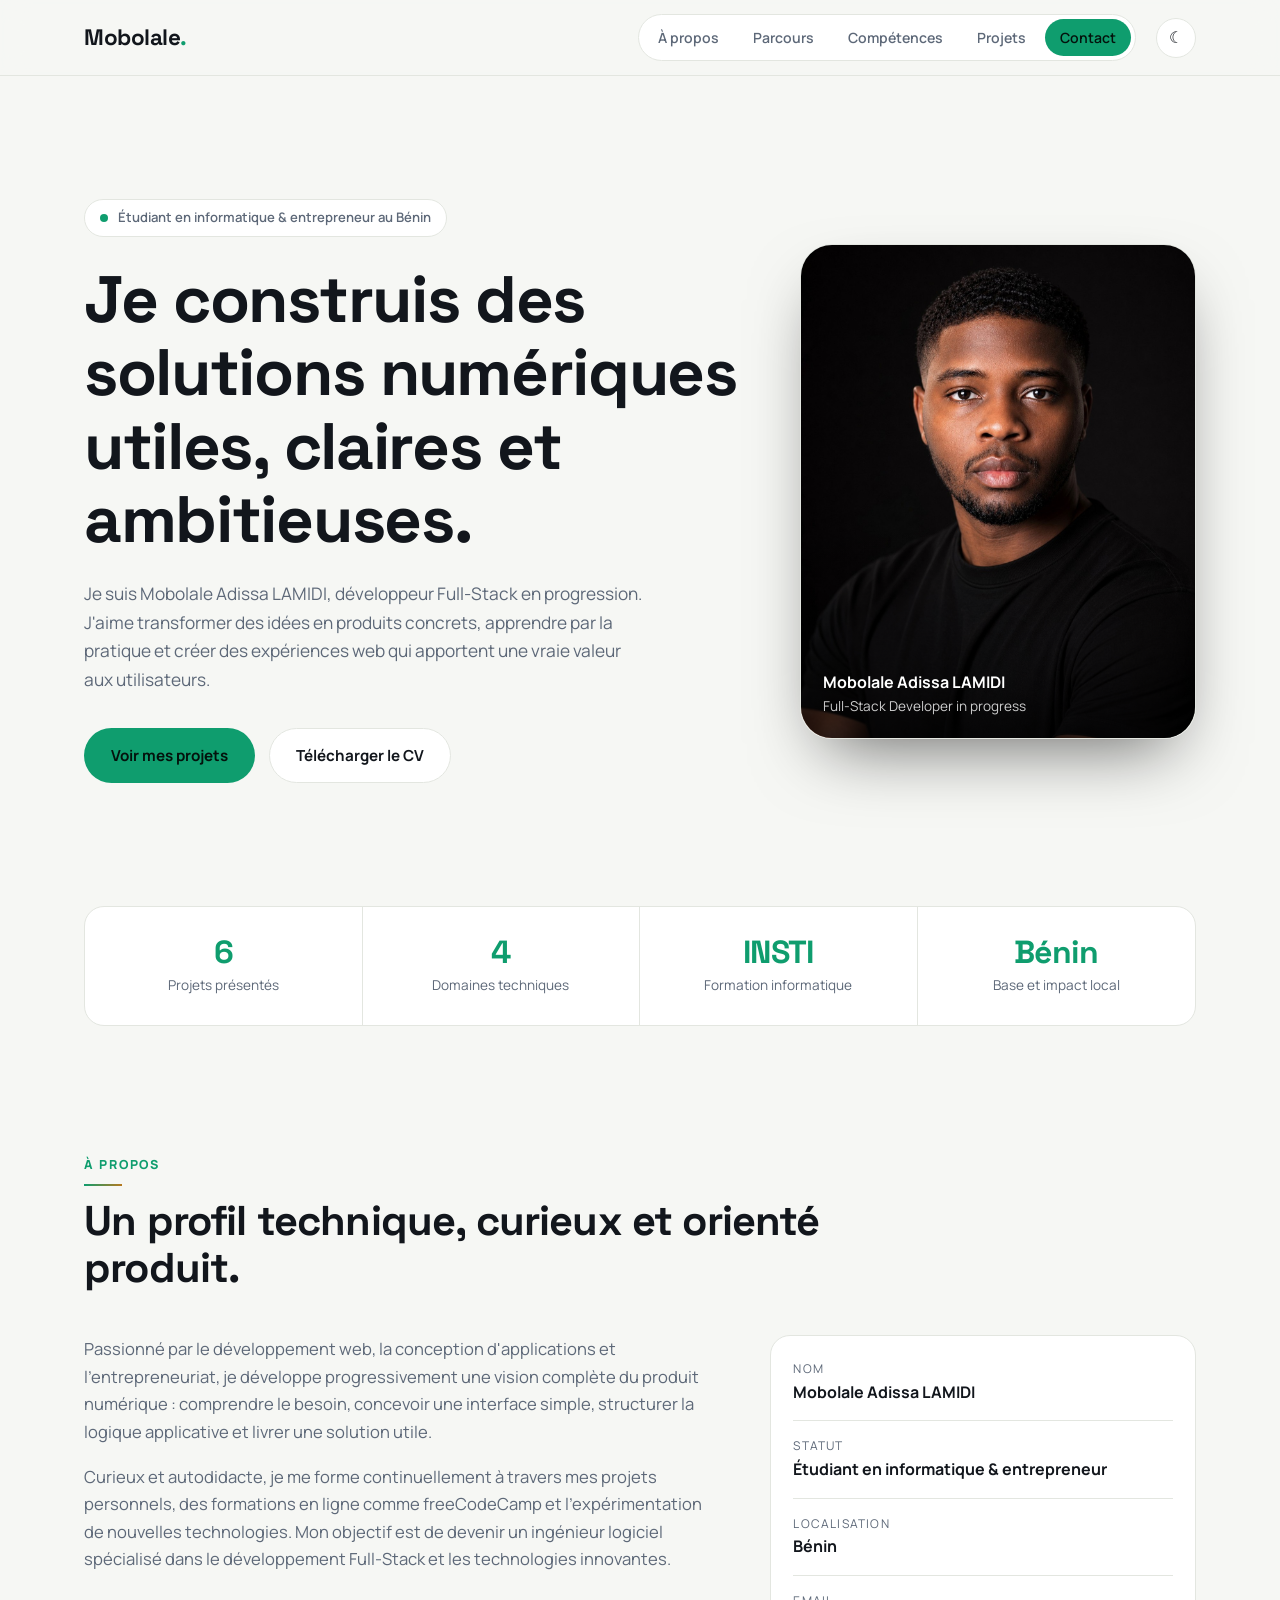
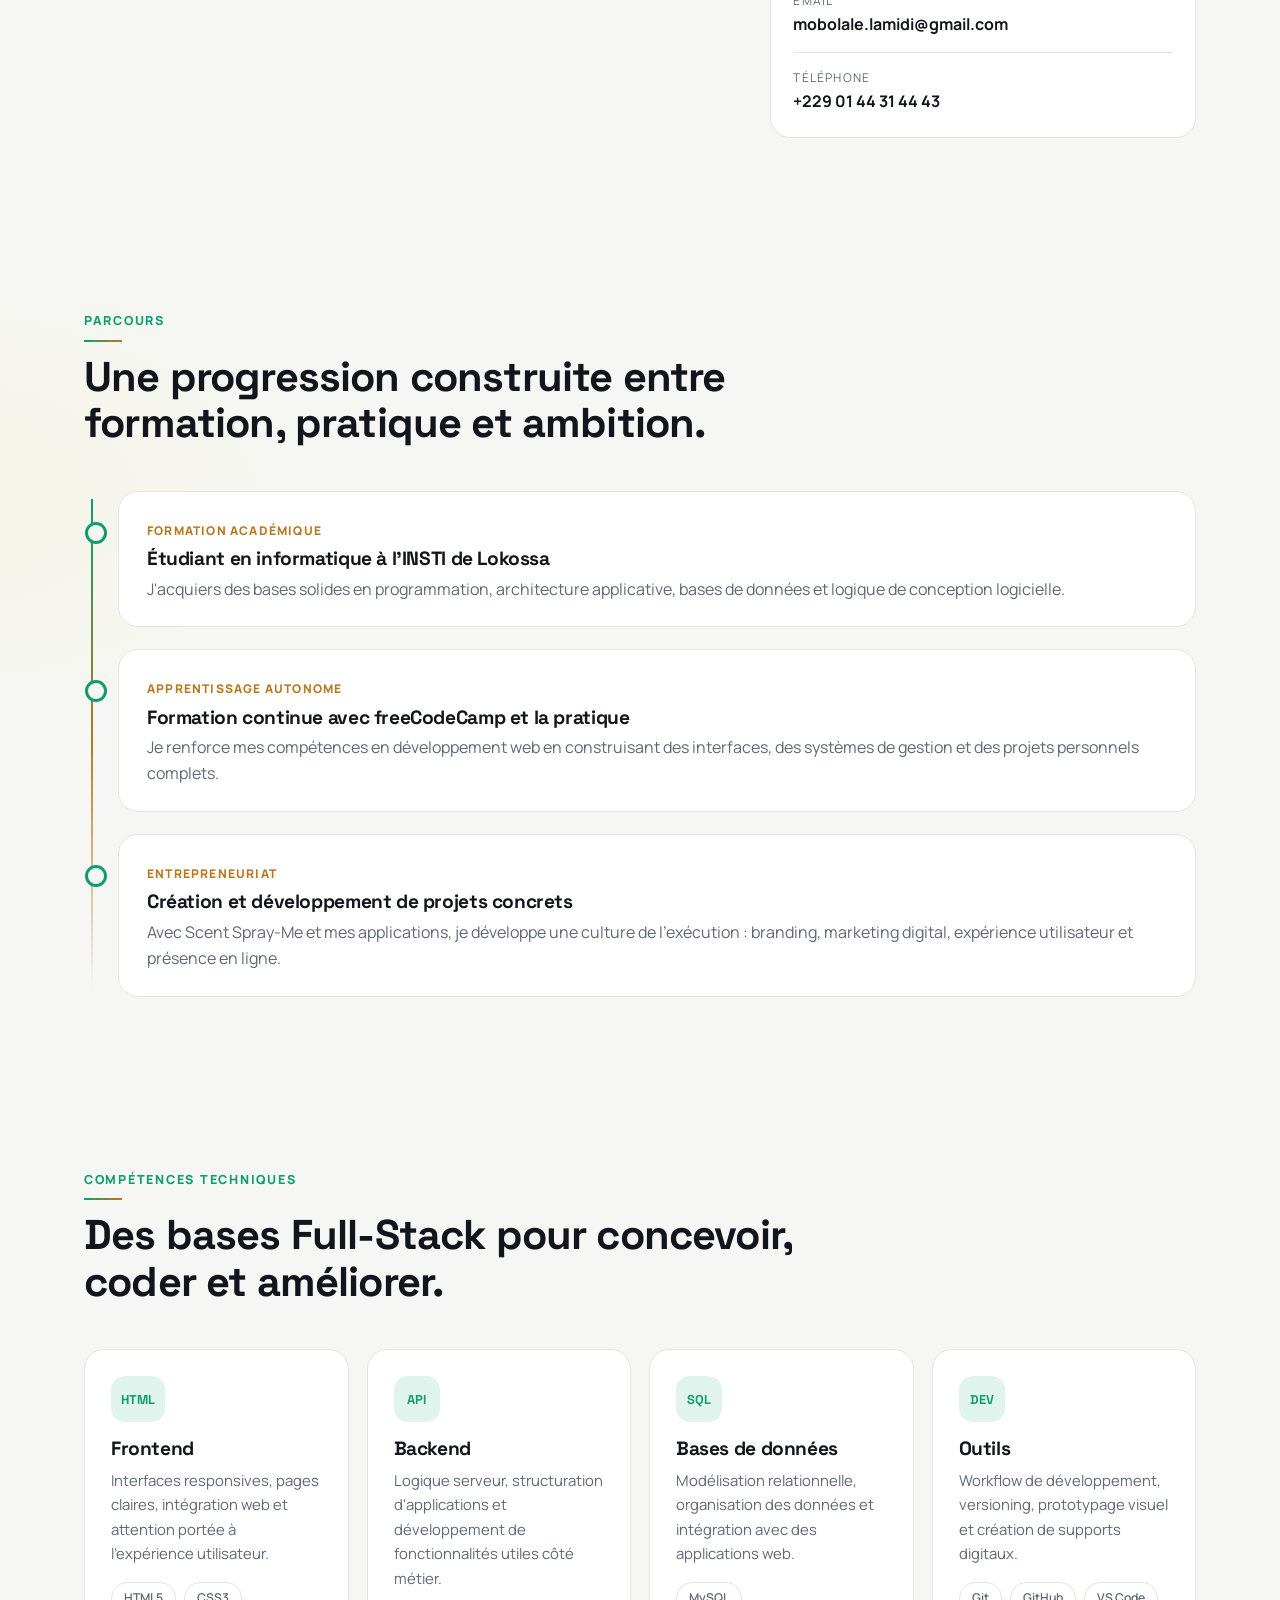
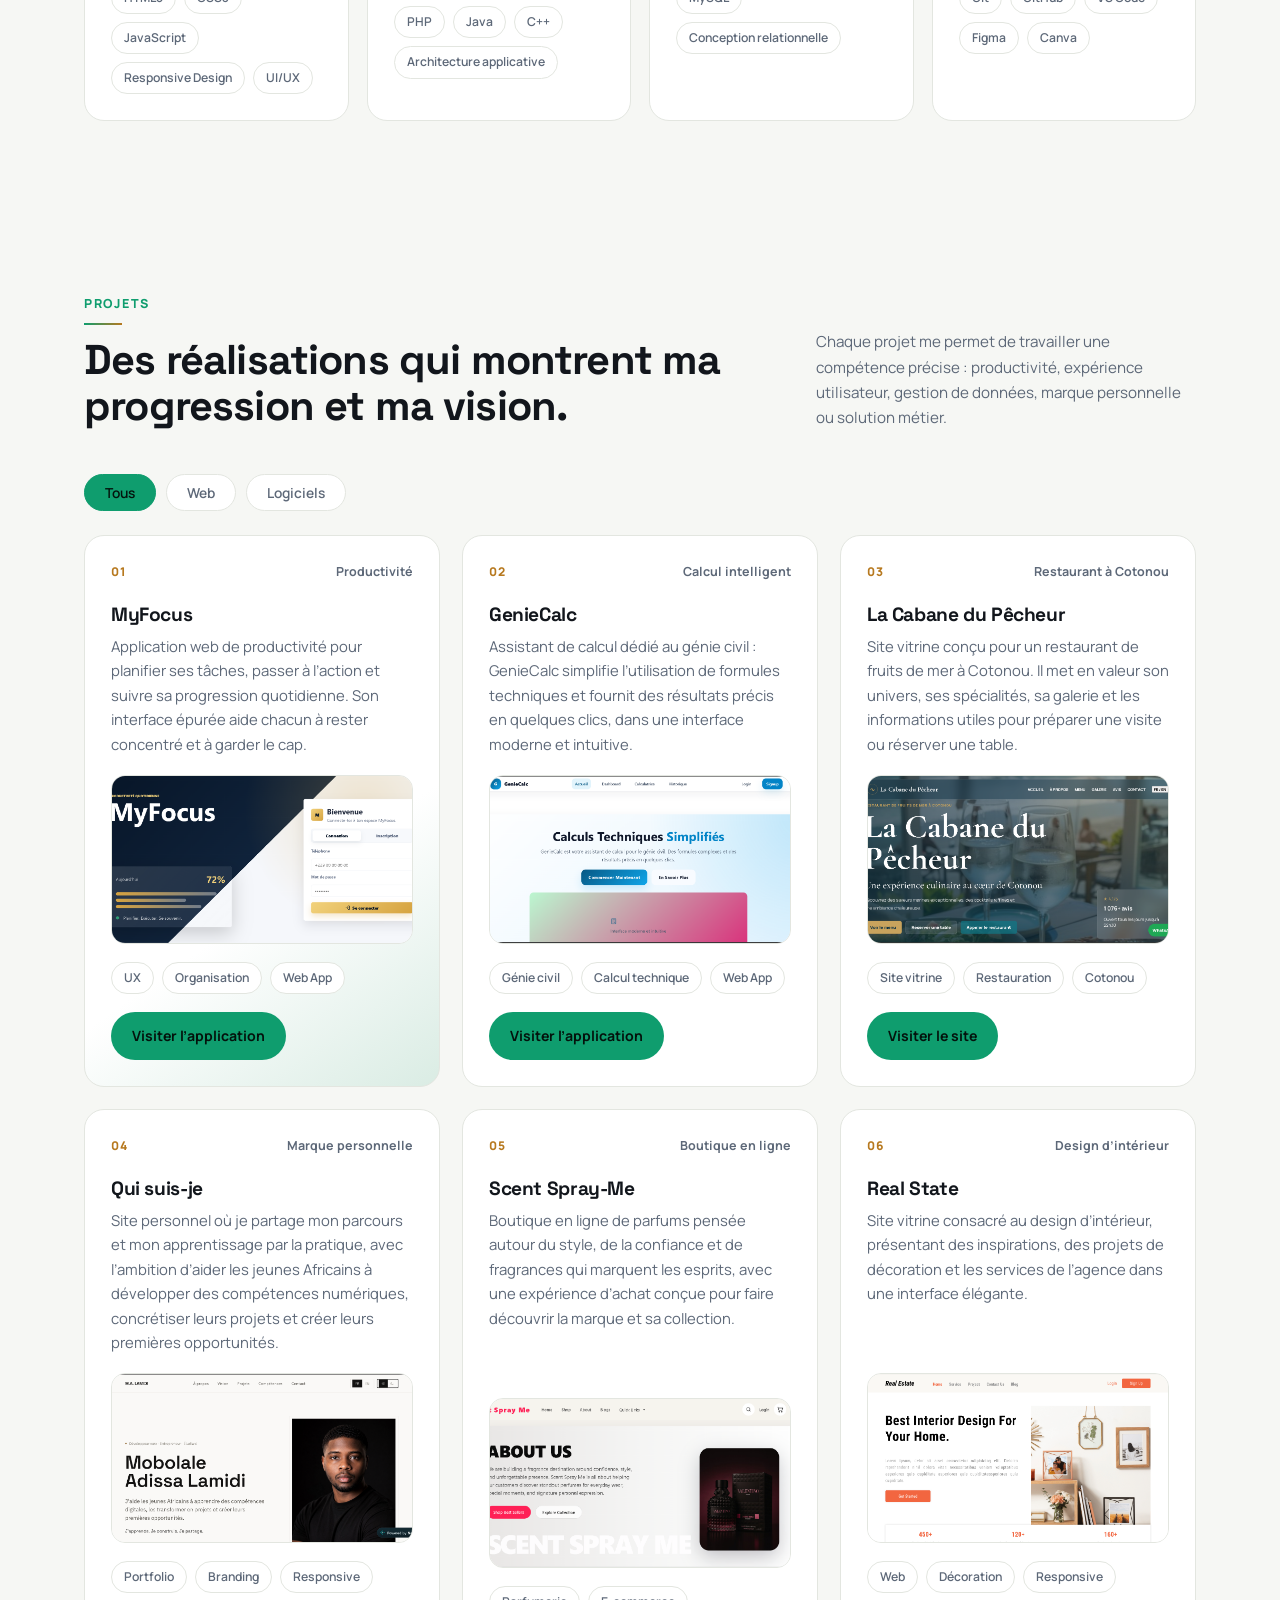
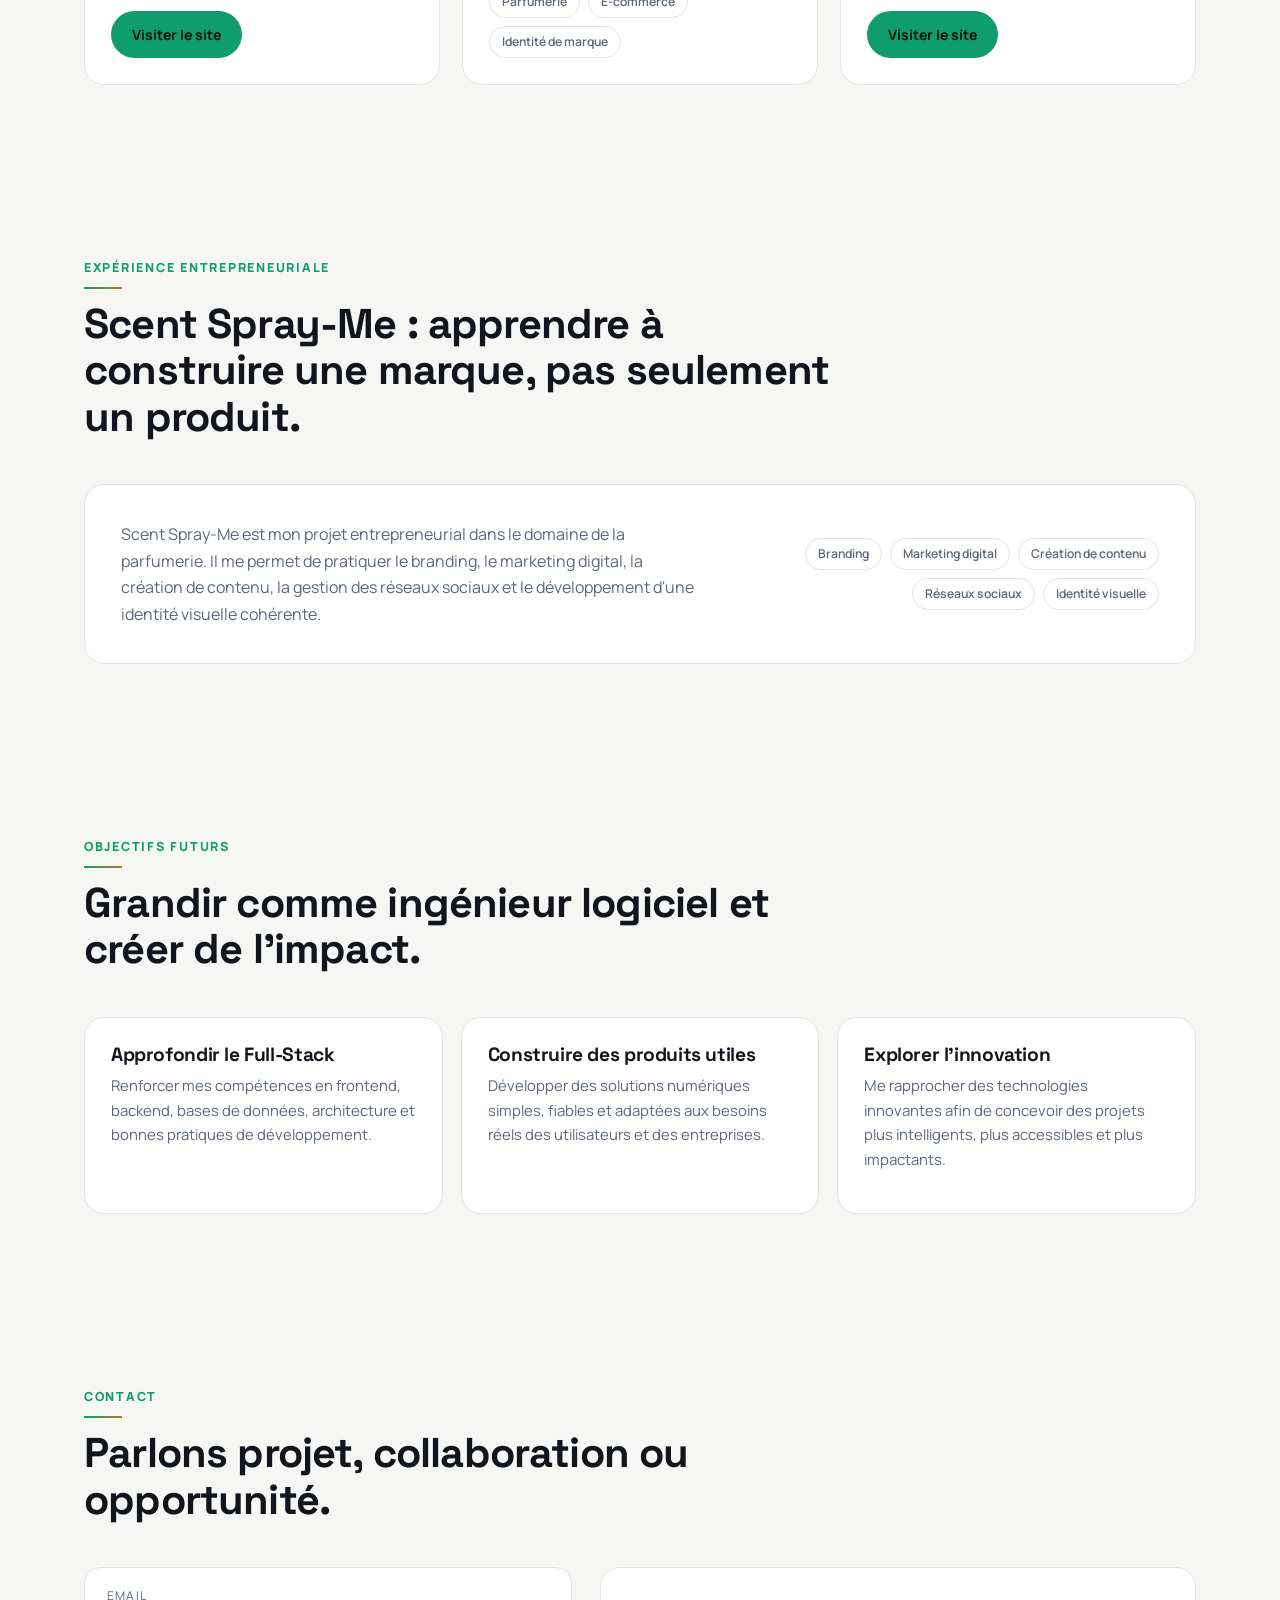
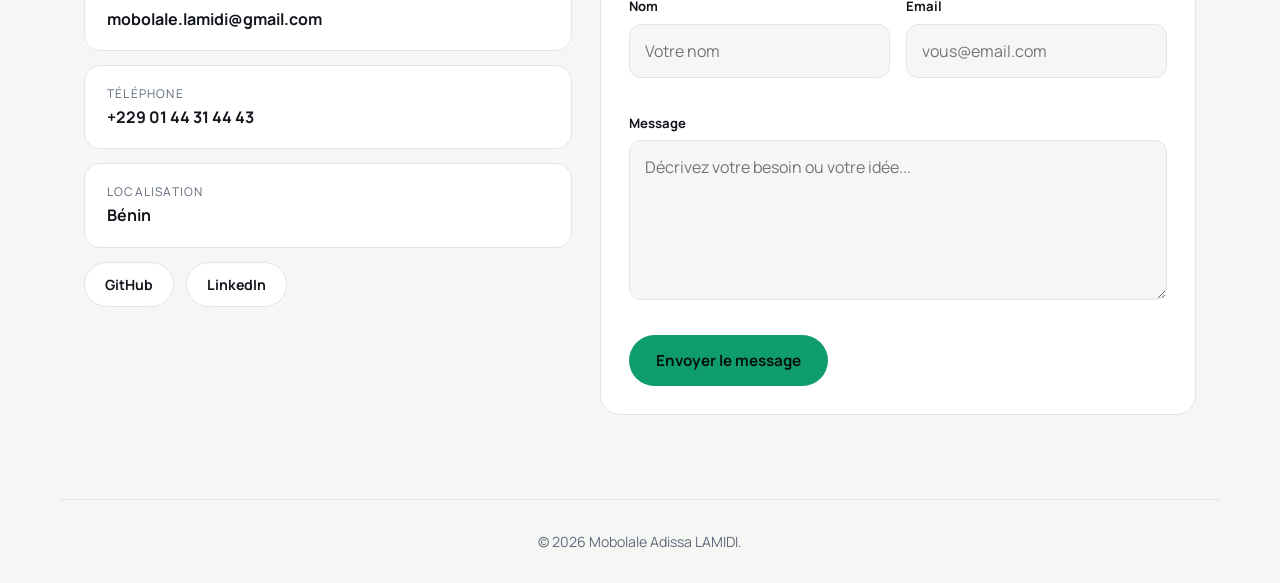
==== commit 87c951c1: "Refactor code structure for improved readability and maintainability" ====
--- a/index.html
+++ b/index.html
@@ -46,7 +46,7 @@
         </p>
         <div class="hero-ctas">
           <a href="#projects" class="btn-primary">Voir mes projets</a>
-          <a href="icons/Mon%20CV.pdf" class="btn-secondary" download>Télécharger le CV</a>
+          <a href="icons/CV Professionnel.pdf" class="btn-secondary" download>Télécharger le CV</a>
         </div>
       </div>
 
@@ -187,38 +187,61 @@
         <article data-cat="web" class="project-card featured">
           <div class="project-top"><span>01</span><strong>Productivité</strong></div>
           <h3>MyFocus</h3>
-          <p>Application de productivité conçue pour aider les utilisateurs à organiser leurs tâches, suivre leurs objectifs et rester concentrés grâce à une interface simple et intuitive.</p>
+          <p>Application web de productivité pour planifier ses tâches, passer à l’action et suivre sa progression quotidienne. Son interface épurée aide chacun à rester concentré et à garder le cap.</p>
+          <a class="project-preview" href="https://myfocus-drab.vercel.app/" target="_blank" rel="noopener noreferrer" aria-label="Découvrir MyFocus (s’ouvre dans un nouvel onglet)">
+            <img src="icons/myfocus-preview.png" alt="Aperçu de l’écran de connexion de MyFocus" loading="lazy" decoding="async">
+          </a>
           <div class="tags"><span>UX</span><span>Organisation</span><span>Web App</span></div>
+          <a class="btn-primary project-link" href="https://myfocus-drab.vercel.app/" target="_blank" rel="noopener noreferrer" aria-label="Visiter MyFocus (s’ouvre dans un nouvel onglet)">Visiter l’application</a>
         </article>
         <article data-cat="web" class="project-card">
           <div class="project-top"><span>02</span><strong>Calcul intelligent</strong></div>
           <h3>GenieCalc</h3>
-          <p>Calculatrice moderne proposant des fonctionnalités avancées pour les besoins quotidiens et académiques, au-delà des opérations de base.</p>
-          <div class="tags"><span>JavaScript</span><span>Interface</span><span>Logique</span></div>
-        </article>
-        <article data-cat="soft" class="project-card">
-          <div class="project-top"><span>03</span><strong>Santé</strong></div>
-          <h3>PharmaSys</h3>
-          <p>Système de gestion médicale et pharmaceutique pour suivre les patients, consultations, prescriptions, paiements, médicaments et reçus.</p>
-          <div class="tags"><span>PHP</span><span>MySQL</span><span>Gestion</span></div>
+          <p>Assistant de calcul dédié au génie civil : GenieCalc simplifie l’utilisation de formules techniques et fournit des résultats précis en quelques clics, dans une interface moderne et intuitive.</p>
+          <a class="project-preview" href="https://genie-calc.vercel.app/" target="_blank" rel="noopener noreferrer" aria-label="Découvrir GenieCalc (s’ouvre dans un nouvel onglet)">
+            <img src="icons/geniecalc-preview.png" alt="Aperçu de la page d’accueil de GenieCalc" loading="lazy" decoding="async">
+          </a>
+          <div class="tags"><span>Génie civil</span><span>Calcul technique</span><span>Web App</span></div>
+          <a class="btn-primary project-link" href="https://genie-calc.vercel.app/" target="_blank" rel="noopener noreferrer" aria-label="Visiter GenieCalc (s’ouvre dans un nouvel onglet)">Visiter l’application</a>
+        </article>
+        <article data-cat="web" class="project-card">
+          <div class="project-top"><span>03</span><strong>Restaurant à Cotonou</strong></div>
+          <h3>La Cabane du Pêcheur</h3>
+          <p>Site vitrine conçu pour un restaurant de fruits de mer à Cotonou. Il met en valeur son univers, ses spécialités, sa galerie et les informations utiles pour préparer une visite ou réserver une table.</p>
+          <a class="project-preview" href="https://lacabanedupecheur.vercel.app/" target="_blank" rel="noopener noreferrer" aria-label="Découvrir le site de La Cabane du Pêcheur (s’ouvre dans un nouvel onglet)">
+            <img src="icons/cabane-du-pecheur-preview.png" alt="Aperçu du site du restaurant La Cabane du Pêcheur à Cotonou" loading="lazy" decoding="async">
+          </a>
+          <div class="tags"><span>Site vitrine</span><span>Restauration</span><span>Cotonou</span></div>
+          <a class="btn-primary project-link" href="https://lacabanedupecheur.vercel.app/" target="_blank" rel="noopener noreferrer" aria-label="Visiter le site de La Cabane du Pêcheur (s’ouvre dans un nouvel onglet)">Visiter le site</a>
         </article>
         <article data-cat="web" class="project-card">
           <div class="project-top"><span>04</span><strong>Marque personnelle</strong></div>
           <h3>Qui suis-je</h3>
-          <p>Site personnel de présentation qui valorise mon parcours, mes compétences, mes valeurs et mes projets pour renforcer ma présence en ligne.</p>
+          <p>Site personnel où je partage mon parcours et mon apprentissage par la pratique, avec l’ambition d’aider les jeunes Africains à développer des compétences numériques, concrétiser leurs projets et créer leurs premières opportunités.</p>
+          <a class="project-preview" href="https://mobolale.netlify.app/" target="_blank" rel="noopener noreferrer" aria-label="Découvrir le site Qui suis-je (s’ouvre dans un nouvel onglet)">
+            <img src="icons/qui-suis-je-preview.png" alt="Aperçu du site personnel de Mobolale Adissa Lamidi" loading="lazy" decoding="async">
+          </a>
           <div class="tags"><span>Portfolio</span><span>Branding</span><span>Responsive</span></div>
-        </article>
-        <article data-cat="soft" class="project-card">
-          <div class="project-top"><span>05</span><strong>Académique</strong></div>
-          <h3>Projet Java</h3>
-          <p>Application académique orientée objet, conçue pour consolider mes compétences en Java, gestion des données et architecture logicielle.</p>
-          <div class="tags"><span>Java</span><span>POO</span><span>Architecture</span></div>
-        </article>
-        <article data-cat="web" class="project-card">
-          <div class="project-top"><span>06</span><strong>Immobilier</strong></div>
+          <a class="btn-primary project-link" href="https://mobolale.netlify.app/" target="_blank" rel="noopener noreferrer" aria-label="Visiter le site Qui suis-je (s’ouvre dans un nouvel onglet)">Visiter le site</a>
+        </article>
+        <article data-cat="web" class="project-card">
+          <div class="project-top"><span>05</span><strong>Boutique en ligne</strong></div>
+          <h3>Scent Spray-Me</h3>
+          <p>Boutique en ligne de parfums pensée autour du style, de la confiance et de fragrances qui marquent les esprits, avec une expérience d’achat conçue pour faire découvrir la marque et sa collection.</p>
+          <a class="project-preview" href="https://scent-spray-me.vercel.app/" target="_blank" rel="noopener noreferrer" aria-label="Découvrir Scent Spray-Me (s’ouvre dans un nouvel onglet)">
+            <img src="icons/scent-spray-me-preview.png" alt="Aperçu de la boutique en ligne Scent Spray-Me" loading="lazy" decoding="async">
+          </a>
+          <div class="tags"><span>Parfumerie</span><span>E-commerce</span><span>Identité de marque</span></div>
+        </article>
+        <article data-cat="web" class="project-card">
+          <div class="project-top"><span>06</span><strong>Design d’intérieur</strong></div>
           <h3>Real State</h3>
-          <p>Plateforme web immobilière pour présenter, rechercher et gérer des biens, avec une interface moderne reliant acheteurs, locataires et propriétaires.</p>
-          <div class="tags"><span>Web</span><span>Recherche</span><span>Responsive</span></div>
+          <p>Site vitrine consacré au design d’intérieur, présentant des inspirations, des projets de décoration et les services de l’agence dans une interface élégante.</p>
+          <a class="project-preview" href="https://real-state-three-gamma.vercel.app/" target="_blank" rel="noopener noreferrer" aria-label="Découvrir Real State (s’ouvre dans un nouvel onglet)">
+            <img src="icons/real-state-preview.png" alt="Aperçu de la page d’accueil de Real State" loading="lazy" decoding="async">
+          </a>
+          <div class="tags"><span>Web</span><span>Décoration</span><span>Responsive</span></div>
+          <a class="btn-primary project-link" href="https://real-state-three-gamma.vercel.app/" target="_blank" rel="noopener noreferrer" aria-label="Visiter Real State (s’ouvre dans un nouvel onglet)">Visiter le site</a>
         </article>
       </div>
     </section>
--- a/style.css
+++ b/style.css
@@ -66,13 +66,20 @@
 .skill-card p,.project-card p,.goals-grid p{color:var(--muted);font-size:.93rem;margin-bottom:16px}
 .tags,.business-list{display:flex;flex-wrap:wrap;gap:8px}
 .tags span,.business-list span{padding:5px 12px;border-radius:99px;border:1px solid var(--line);background:var(--bg2);font-size:.76rem;font-weight:600;color:var(--muted)}
-.filters{display:flex;gap:10px;margin-bottom:24px}
+.filters{display:flex;flex-wrap:wrap;gap:10px;margin-bottom:24px}
 .chip{padding:8px 20px;border-radius:99px;border:1px solid var(--line);background:var(--bg2);color:var(--muted);font:600 .86rem Manrope,sans-serif;cursor:pointer;transition:.25s}
 .chip:hover{color:var(--text)}.chip.active{background:var(--accent);border-color:var(--accent);color:#04120c}
-.projects-grid{display:grid;grid-template-columns:repeat(3,1fr);gap:18px}
+.projects-grid{display:grid;grid-template-columns:repeat(3,minmax(0,1fr));align-items:stretch;gap:22px}
 .project-card[hidden]{display:none}
-.project-card.featured{grid-column:span 2;background:linear-gradient(135deg,var(--surface),var(--bg2) 60%,var(--glow))}
-.project-top{display:flex;justify-content:space-between;align-items:center;margin-bottom:34px}.project-top strong{font-size:.8rem;color:var(--muted)}
+.project-card{display:flex;min-width:0;flex-direction:column}
+.project-card.featured{grid-column:auto;background:linear-gradient(145deg,var(--surface),var(--bg2) 62%,var(--glow))}
+.project-top{display:flex;justify-content:space-between;align-items:center;gap:12px;margin-bottom:22px}.project-top strong{font-size:.78rem;color:var(--muted);text-align:right}
+.project-card h3{font-size:clamp(1.12rem,1.5vw,1.3rem);overflow-wrap:anywhere}
+.project-card>p{flex:1}
+.project-preview{display:block;overflow:hidden;margin:2px 0 18px;border:1px solid var(--line);border-radius:14px;aspect-ratio:16/9;background:var(--bg2)}
+.project-preview img{display:block;width:100%;height:100%;object-fit:cover;transition:transform .4s}
+.project-preview:hover img{transform:scale(1.03)}
+.project-link{align-self:flex-start;margin-top:18px;padding:11px 20px;font-size:.88rem}
 .business-panel{display:grid;grid-template-columns:1.4fr 1fr;gap:32px;align-items:center;padding:36px}
 .business-panel p{color:var(--muted)}.business-list{justify-content:flex-end}
 .goals-grid{display:grid;grid-template-columns:repeat(3,1fr);gap:18px}
@@ -104,7 +111,6 @@
 .hero-visual .portrait-card{animation:hero-fade-in .75s both}
 @keyframes hero-enter{from{opacity:0;transform:translateY(18px)}to{opacity:1;transform:translateY(0)}}
 @keyframes hero-fade-in{from{opacity:0}to{opacity:1}}
-.parallax-active .hero-content,.parallax-active .hero-visual .portrait-card{will-change:transform}
-@media(max-width:980px){.hero,.about-grid,.contact-wrapper,.business-panel{grid-template-columns:1fr}.hero{min-height:0}.hero-visual{max-width:380px}.skills-grid{grid-template-columns:repeat(2,1fr)}.projects-grid,.goals-grid{grid-template-columns:repeat(2,1fr)}.business-list{justify-content:flex-start}.projects-heading{flex-direction:column;align-items:flex-start}}
-@media(max-width:680px){nav{display:none}.nav-inner{justify-content:space-between}.metrics{grid-template-columns:1fr 1fr}.metrics div:nth-child(2){border-right:0}.metrics div:nth-child(-n+2){border-bottom:1px solid var(--line)}.skills-grid,.projects-grid,.goals-grid,.form-row{grid-template-columns:1fr}.project-card.featured{grid-column:auto}.section{padding:60px 0}}
+@media(max-width:980px){.hero,.about-grid,.contact-wrapper,.business-panel{grid-template-columns:1fr}.hero{min-height:0}.hero-visual{max-width:380px}.skills-grid{grid-template-columns:repeat(2,1fr)}.projects-grid,.goals-grid{grid-template-columns:repeat(2,minmax(0,1fr))}.business-list{justify-content:flex-start}.projects-heading{flex-direction:column;align-items:flex-start;gap:20px}}
+@media(max-width:680px){nav{display:none}.nav-inner{justify-content:space-between}.metrics{grid-template-columns:1fr 1fr}.metrics div:nth-child(2){border-right:0}.metrics div:nth-child(-n+2){border-bottom:1px solid var(--line)}.skills-grid,.projects-grid,.goals-grid,.form-row{grid-template-columns:1fr}.projects-grid{gap:16px}.project-card{padding:22px}.project-top{margin-bottom:18px}.project-card h3{font-size:1.25rem}.project-preview{aspect-ratio:1.9/1}.section{padding:60px 0}}
 @media(prefers-reduced-motion:reduce){*{animation:none!important;transition:none!important;scroll-behavior:auto!important}.reveal{opacity:1;transform:none}html{scroll-behavior:auto;scroll-padding-top:0}}
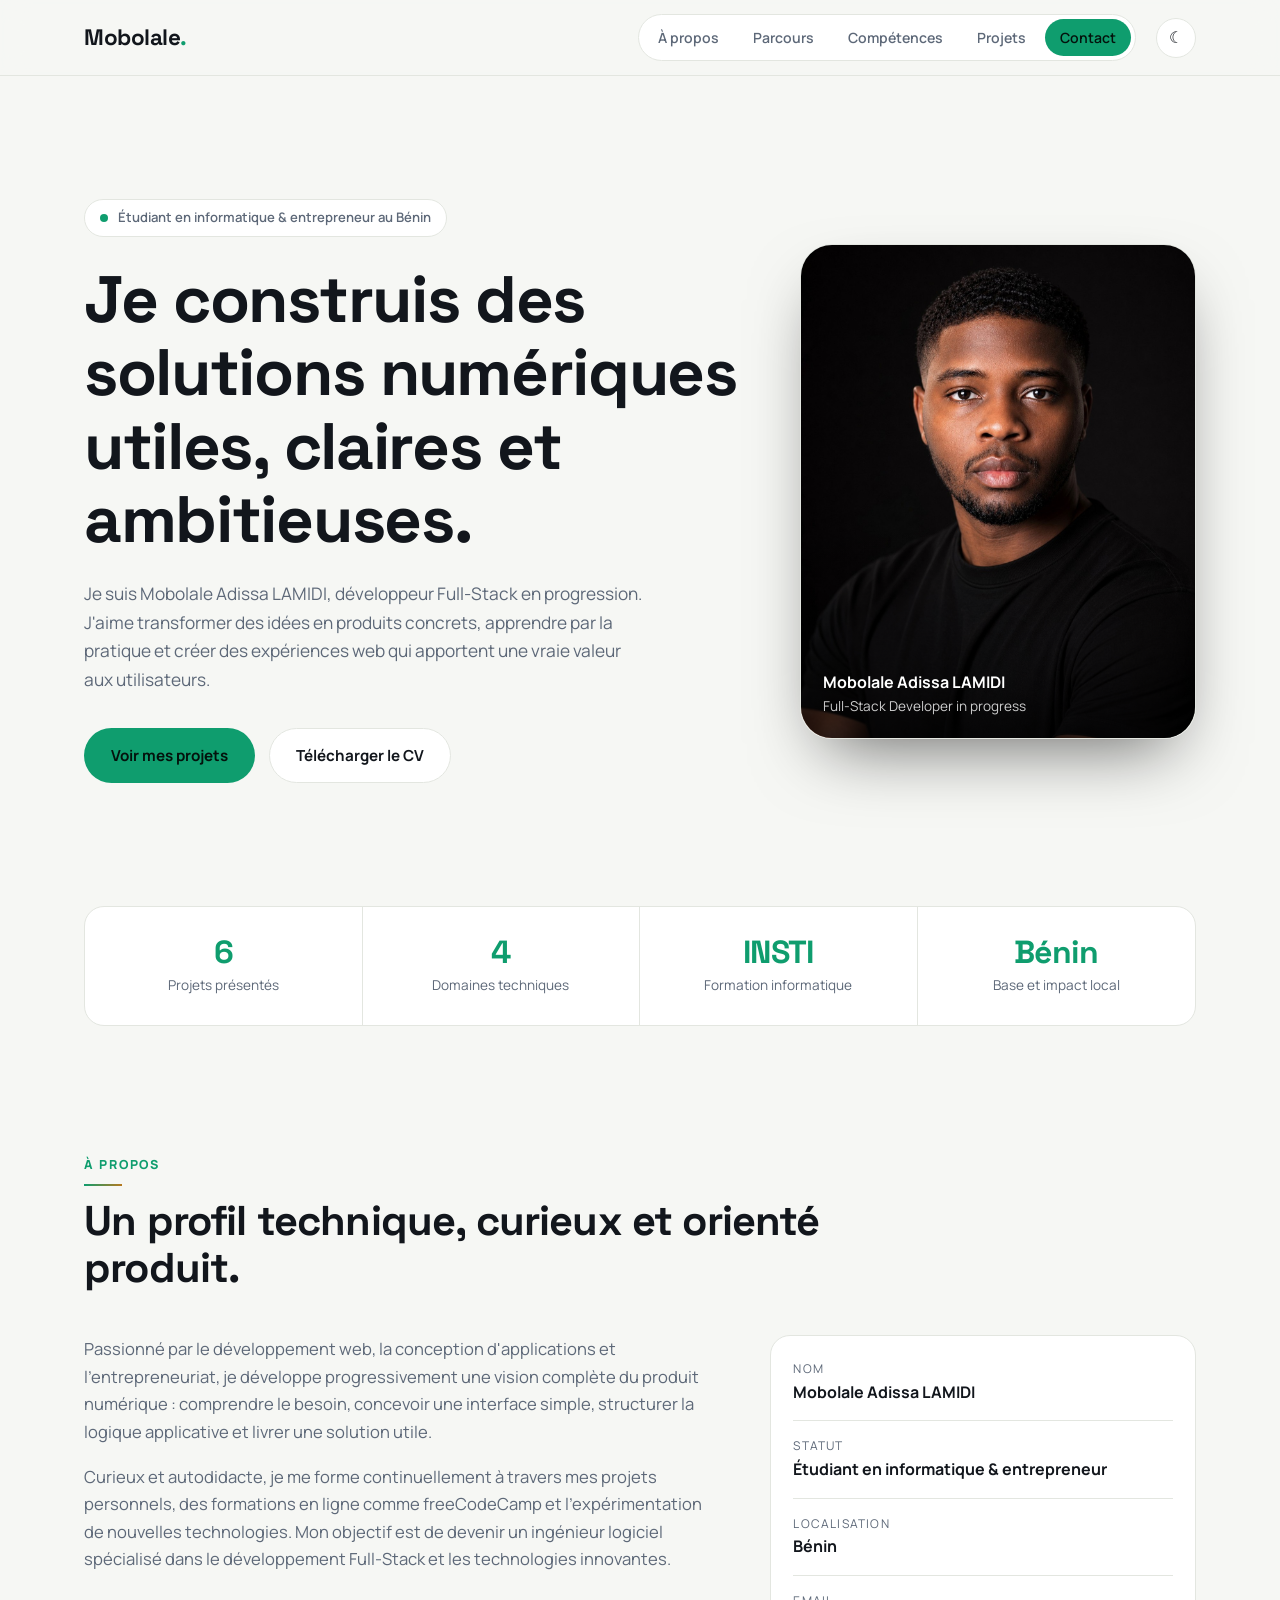
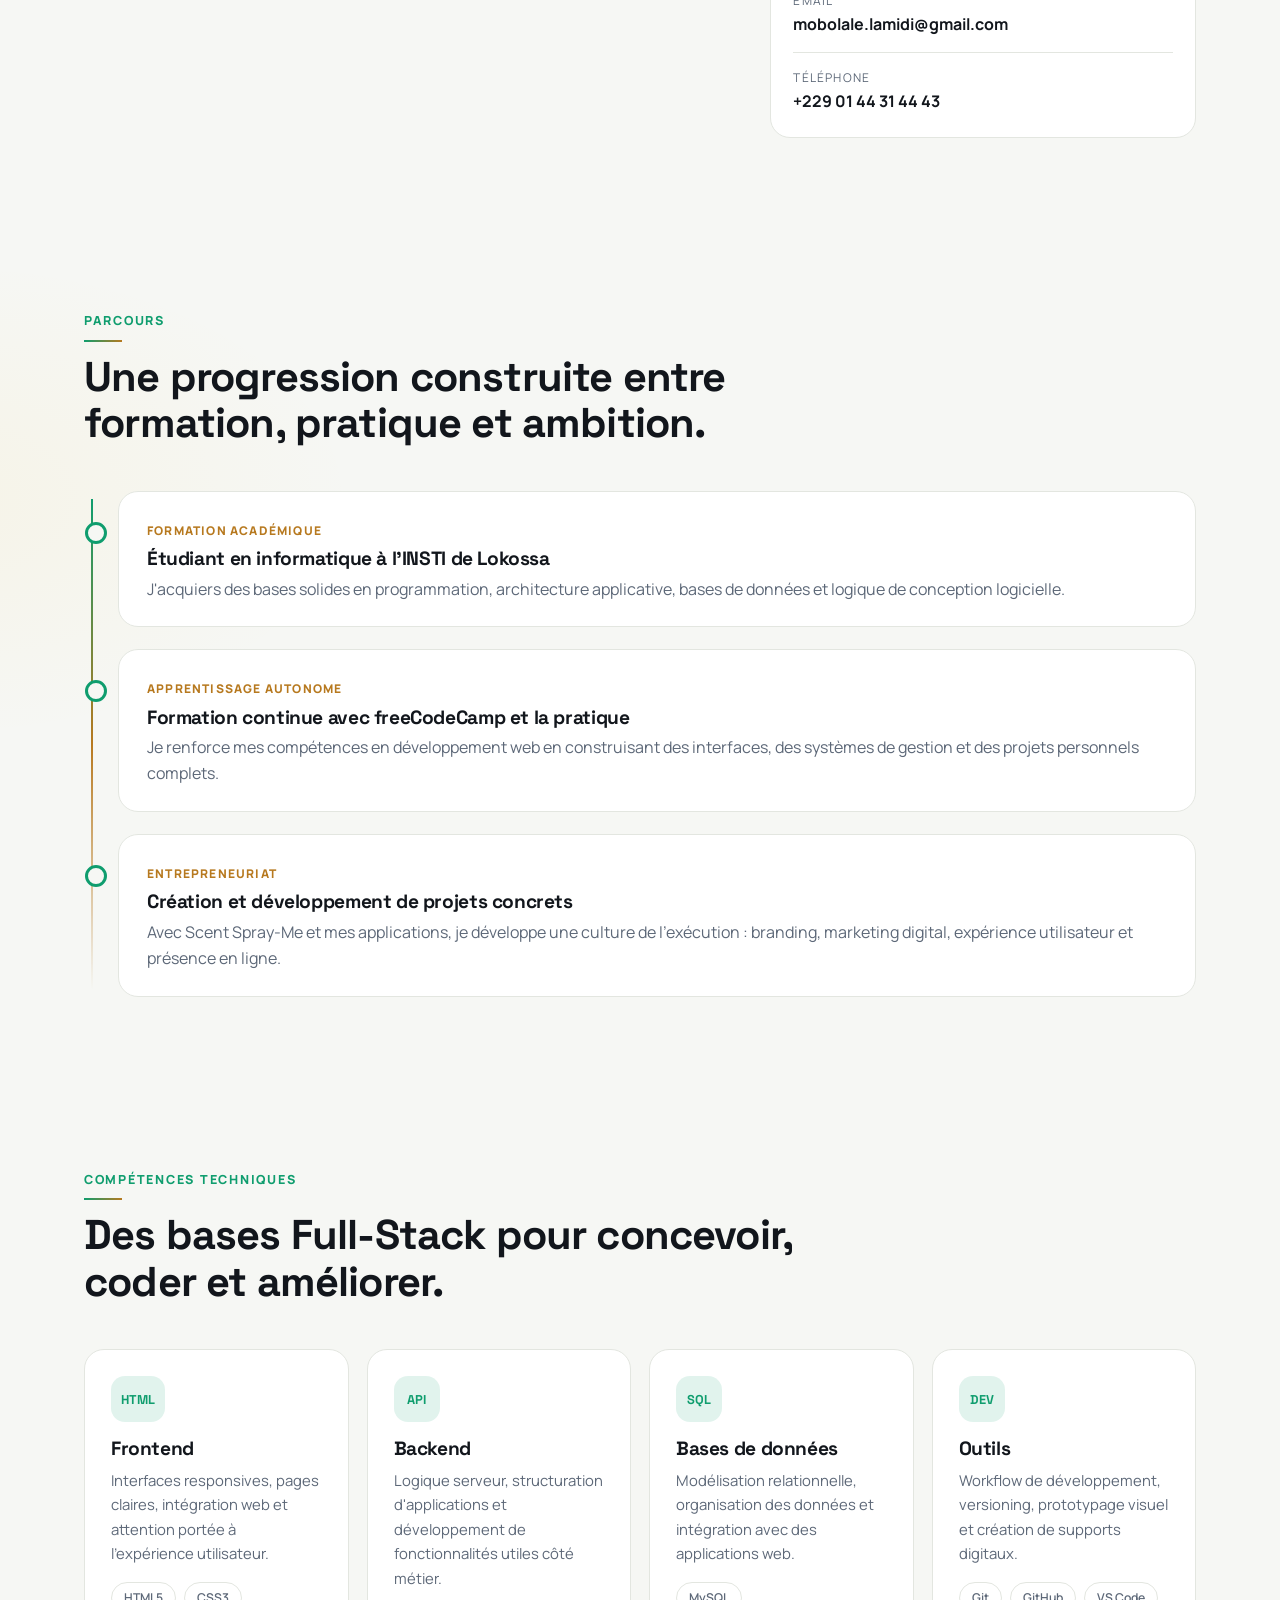
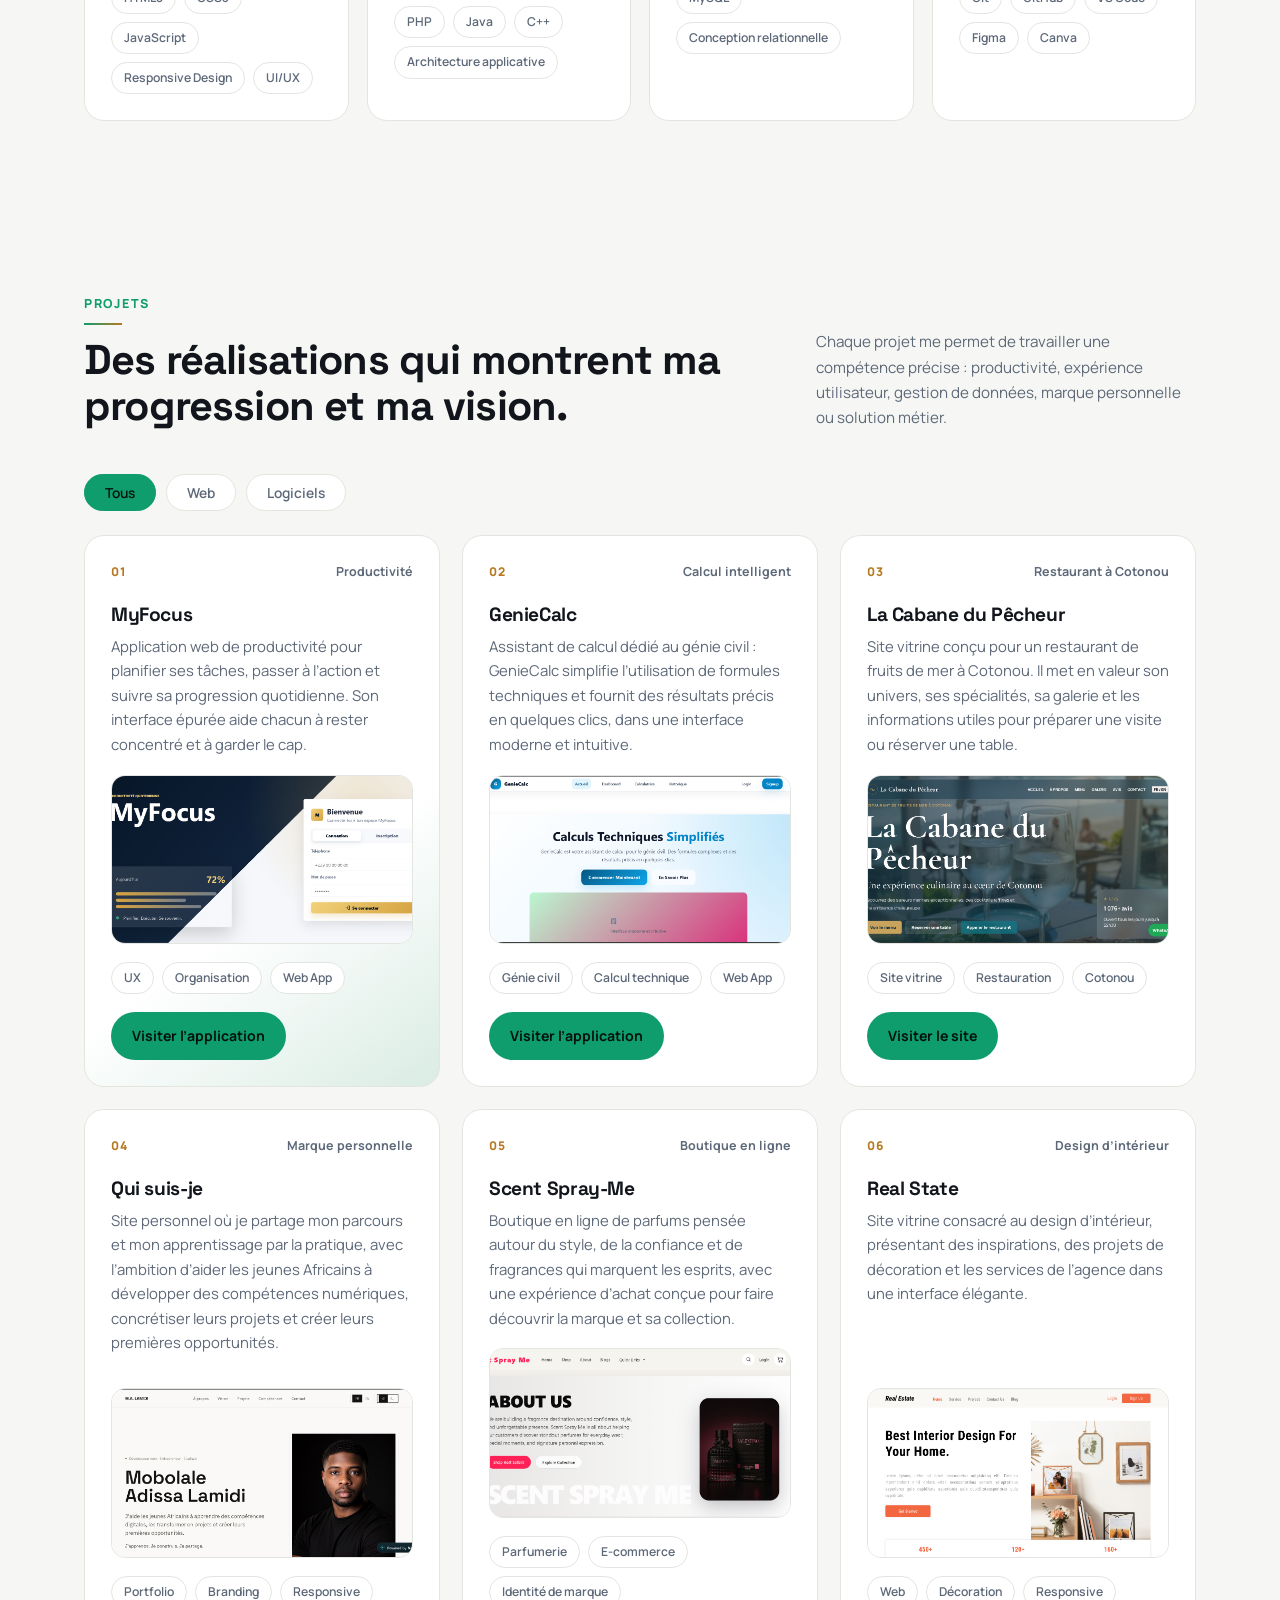
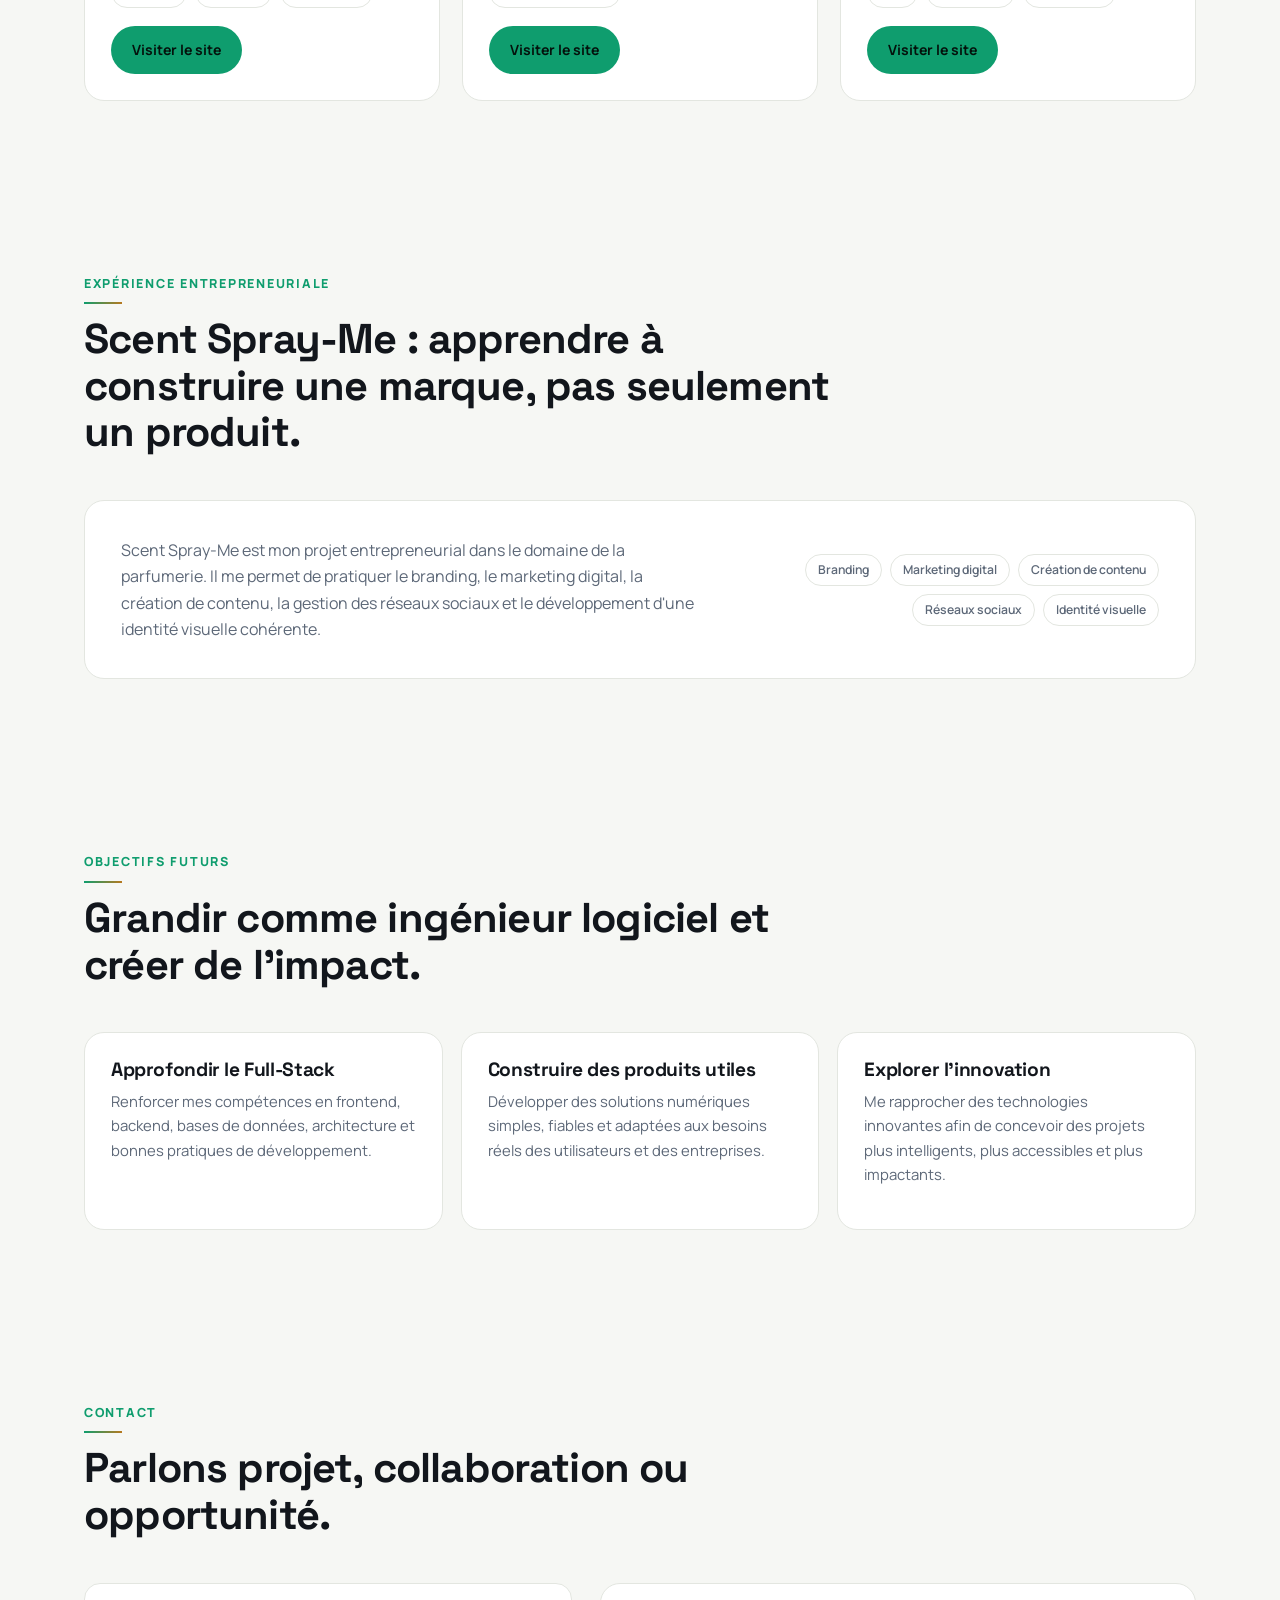
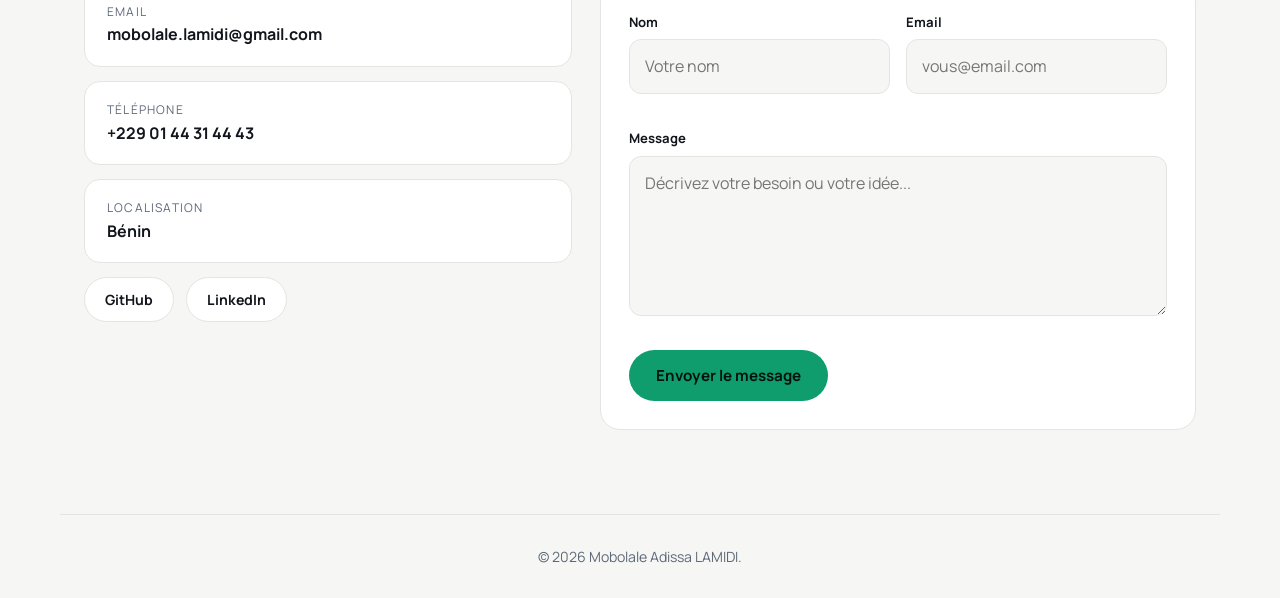
==== commit d0a92d1b: "Add project link for Scent Spray-Me in the projects section" ====
--- a/index.html
+++ b/index.html
@@ -232,6 +232,7 @@
             <img src="icons/scent-spray-me-preview.png" alt="Aperçu de la boutique en ligne Scent Spray-Me" loading="lazy" decoding="async">
           </a>
           <div class="tags"><span>Parfumerie</span><span>E-commerce</span><span>Identité de marque</span></div>
+          <a class="btn-primary project-link" href="https://scent-spray-me.vercel.app/" target="_blank" rel="noopener noreferrer" aria-label="Visiter Scent Spray-Me (s’ouvre dans un nouvel onglet)">Visiter le site</a>
         </article>
         <article data-cat="web" class="project-card">
           <div class="project-top"><span>06</span><strong>Design d’intérieur</strong></div>
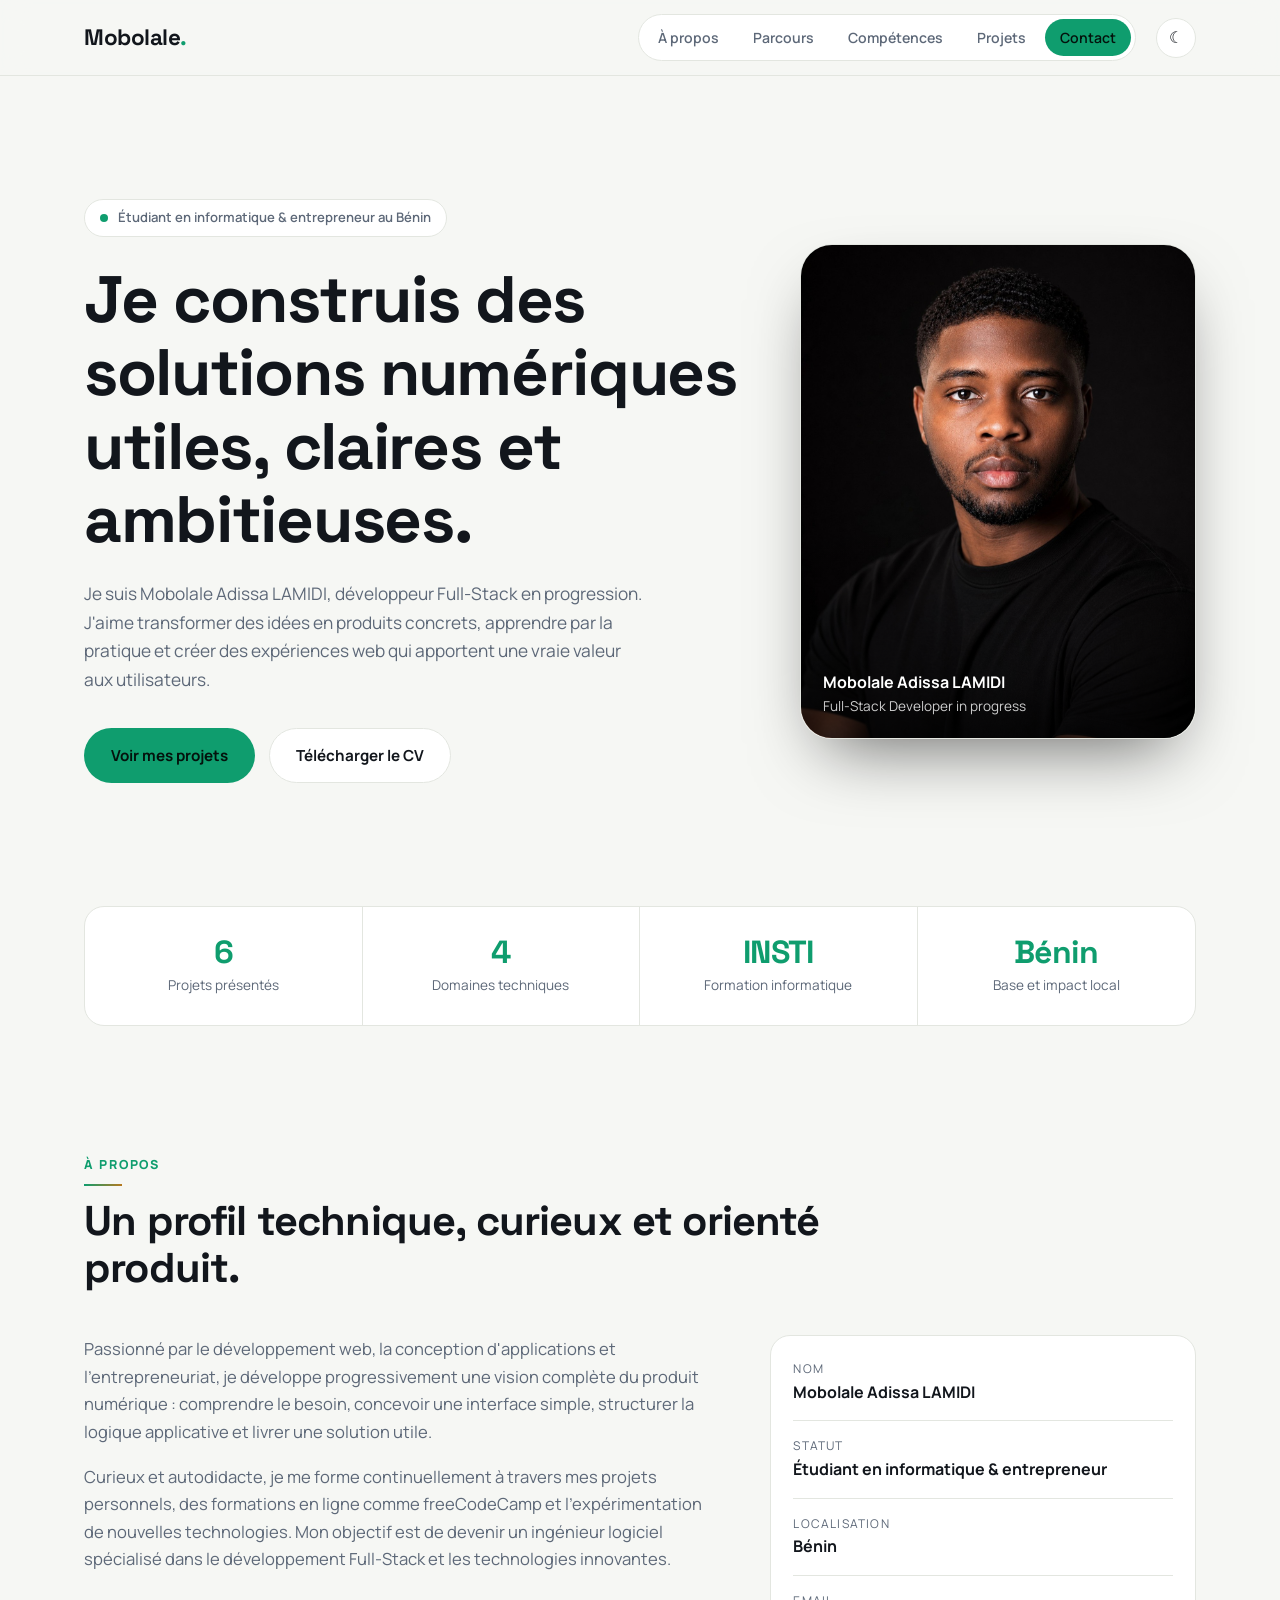
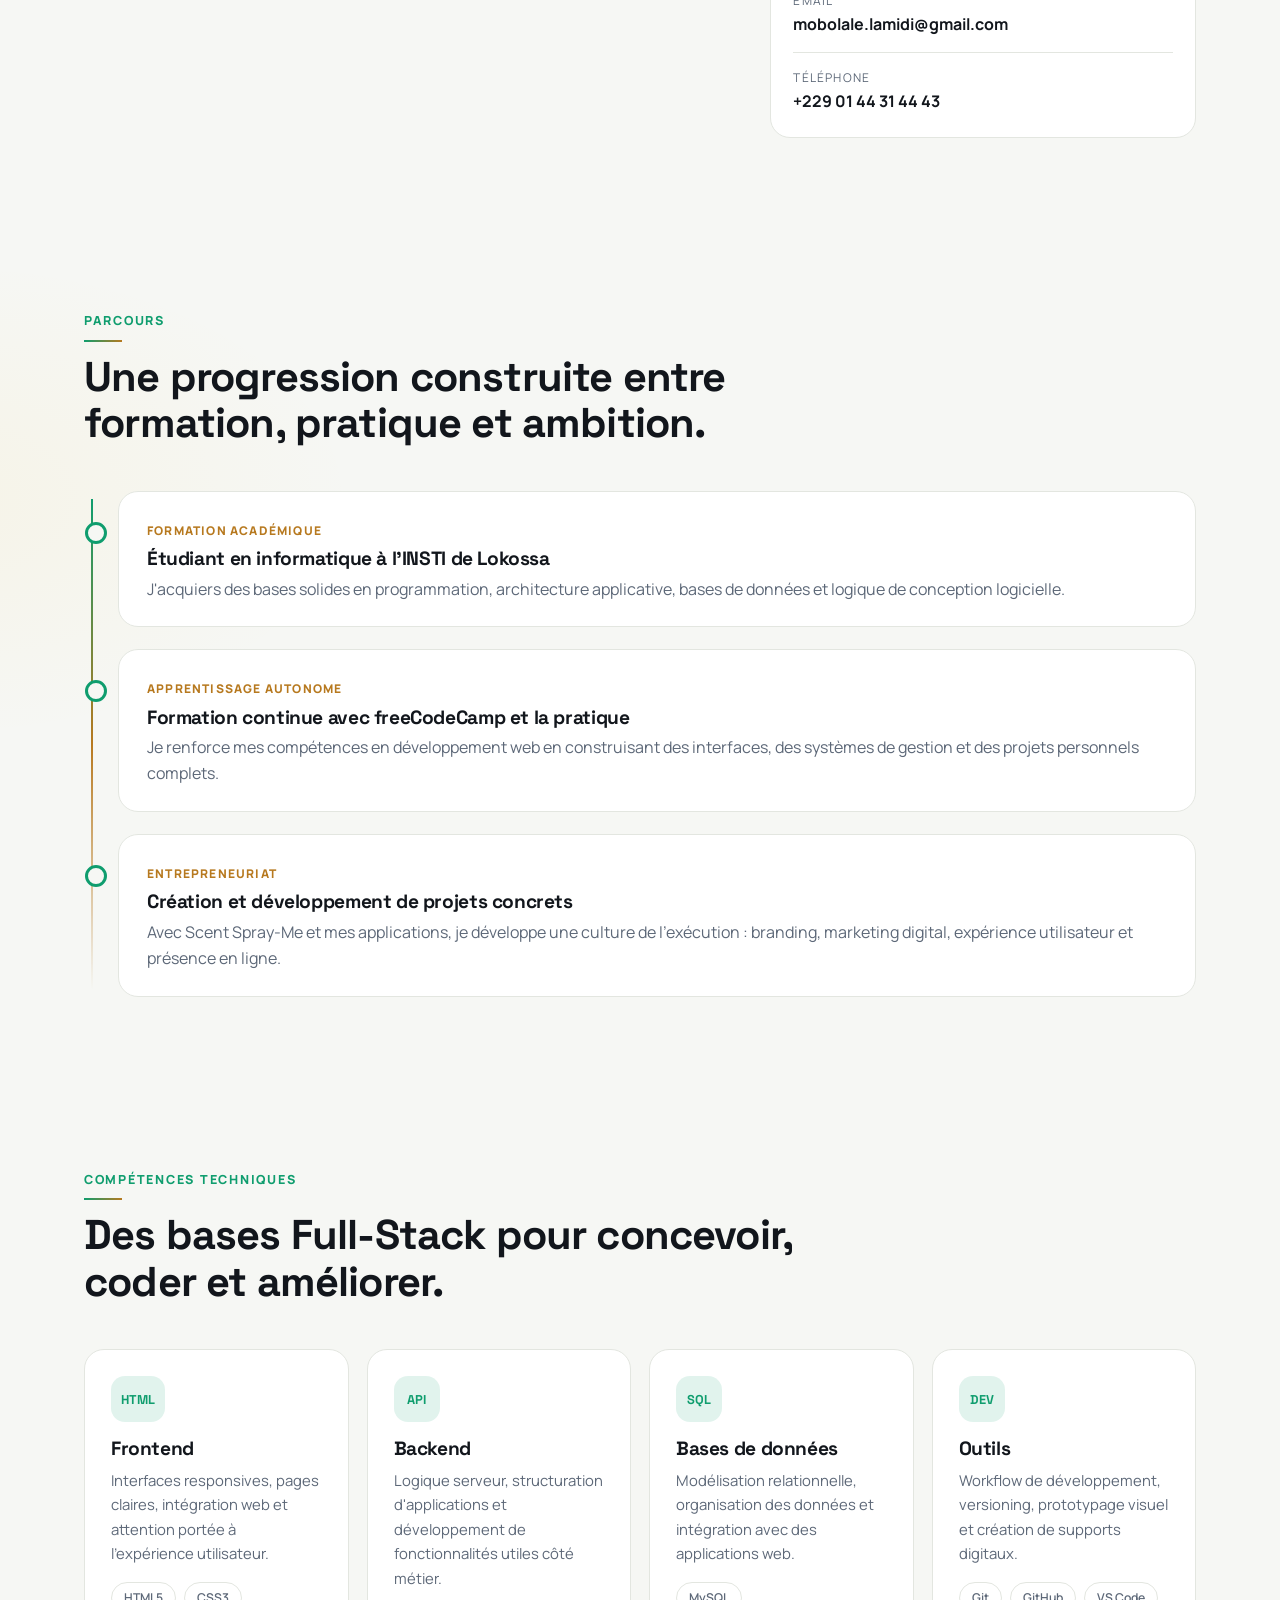
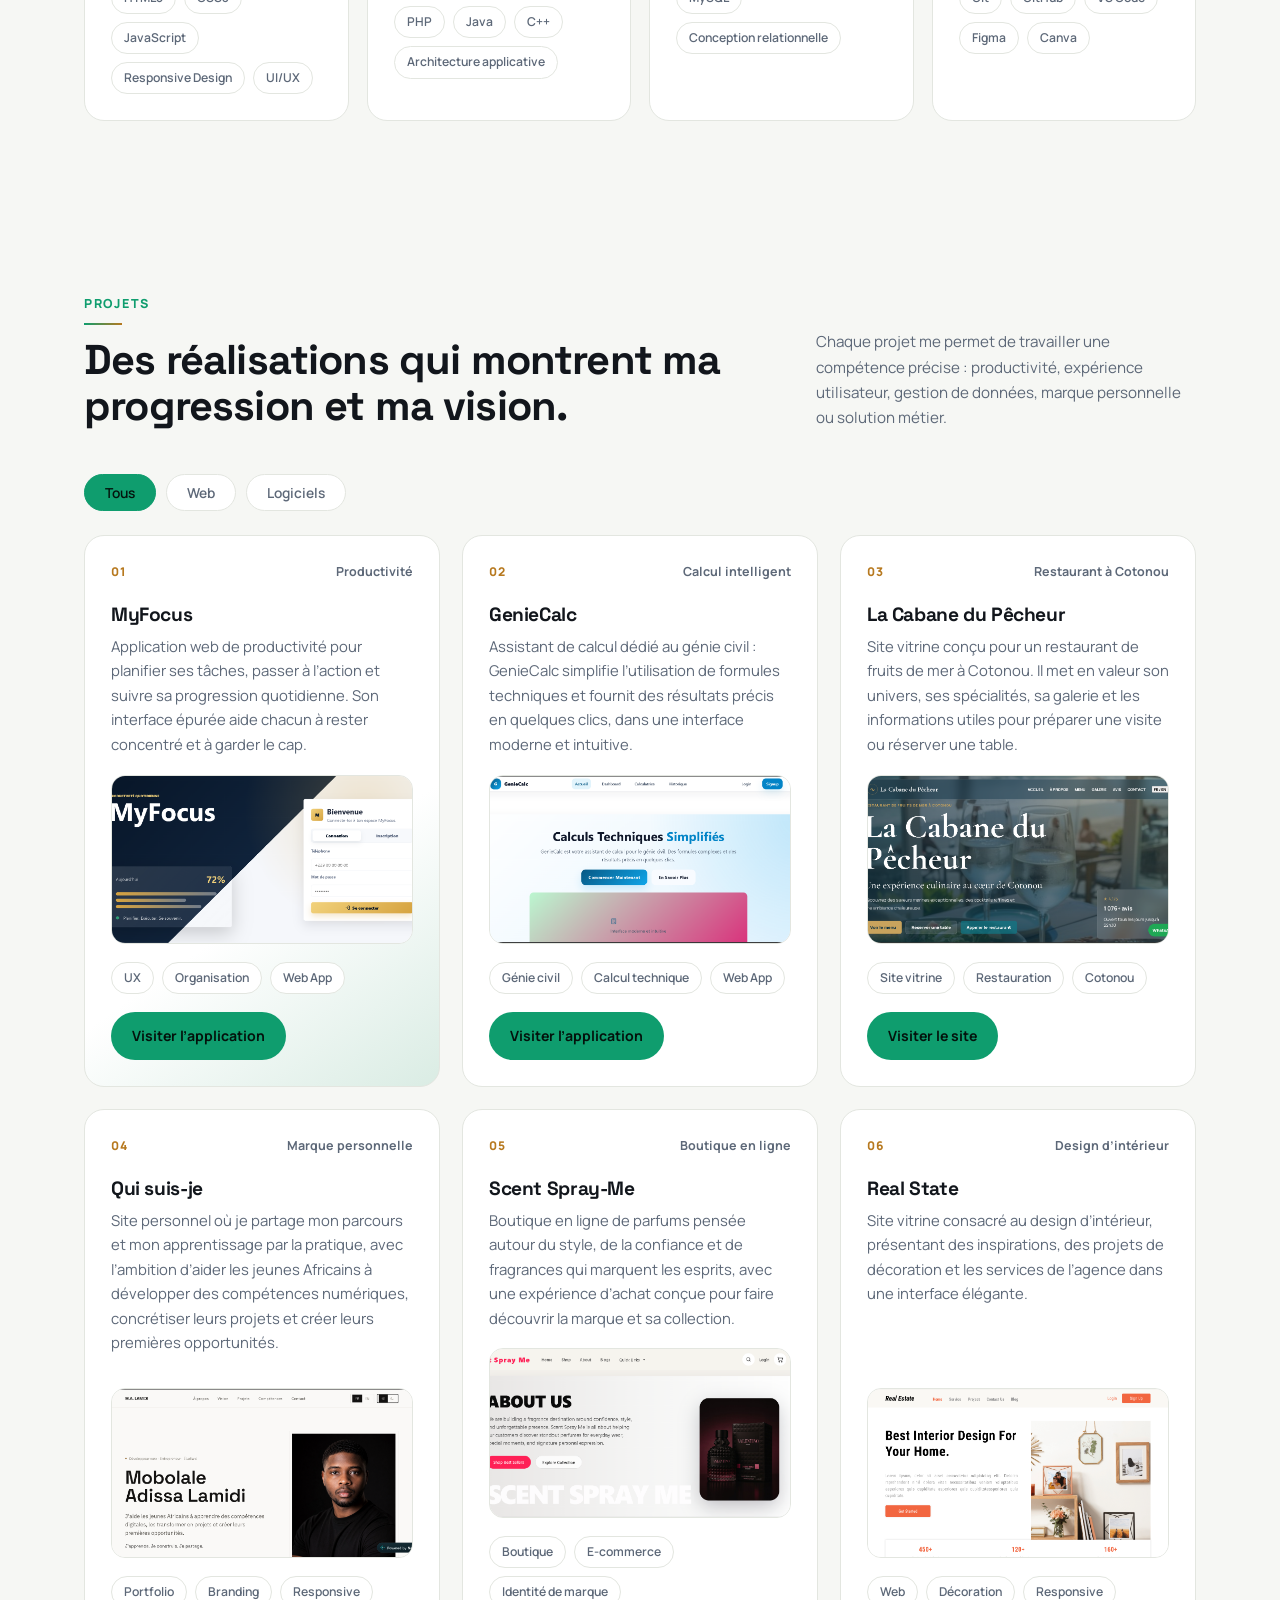
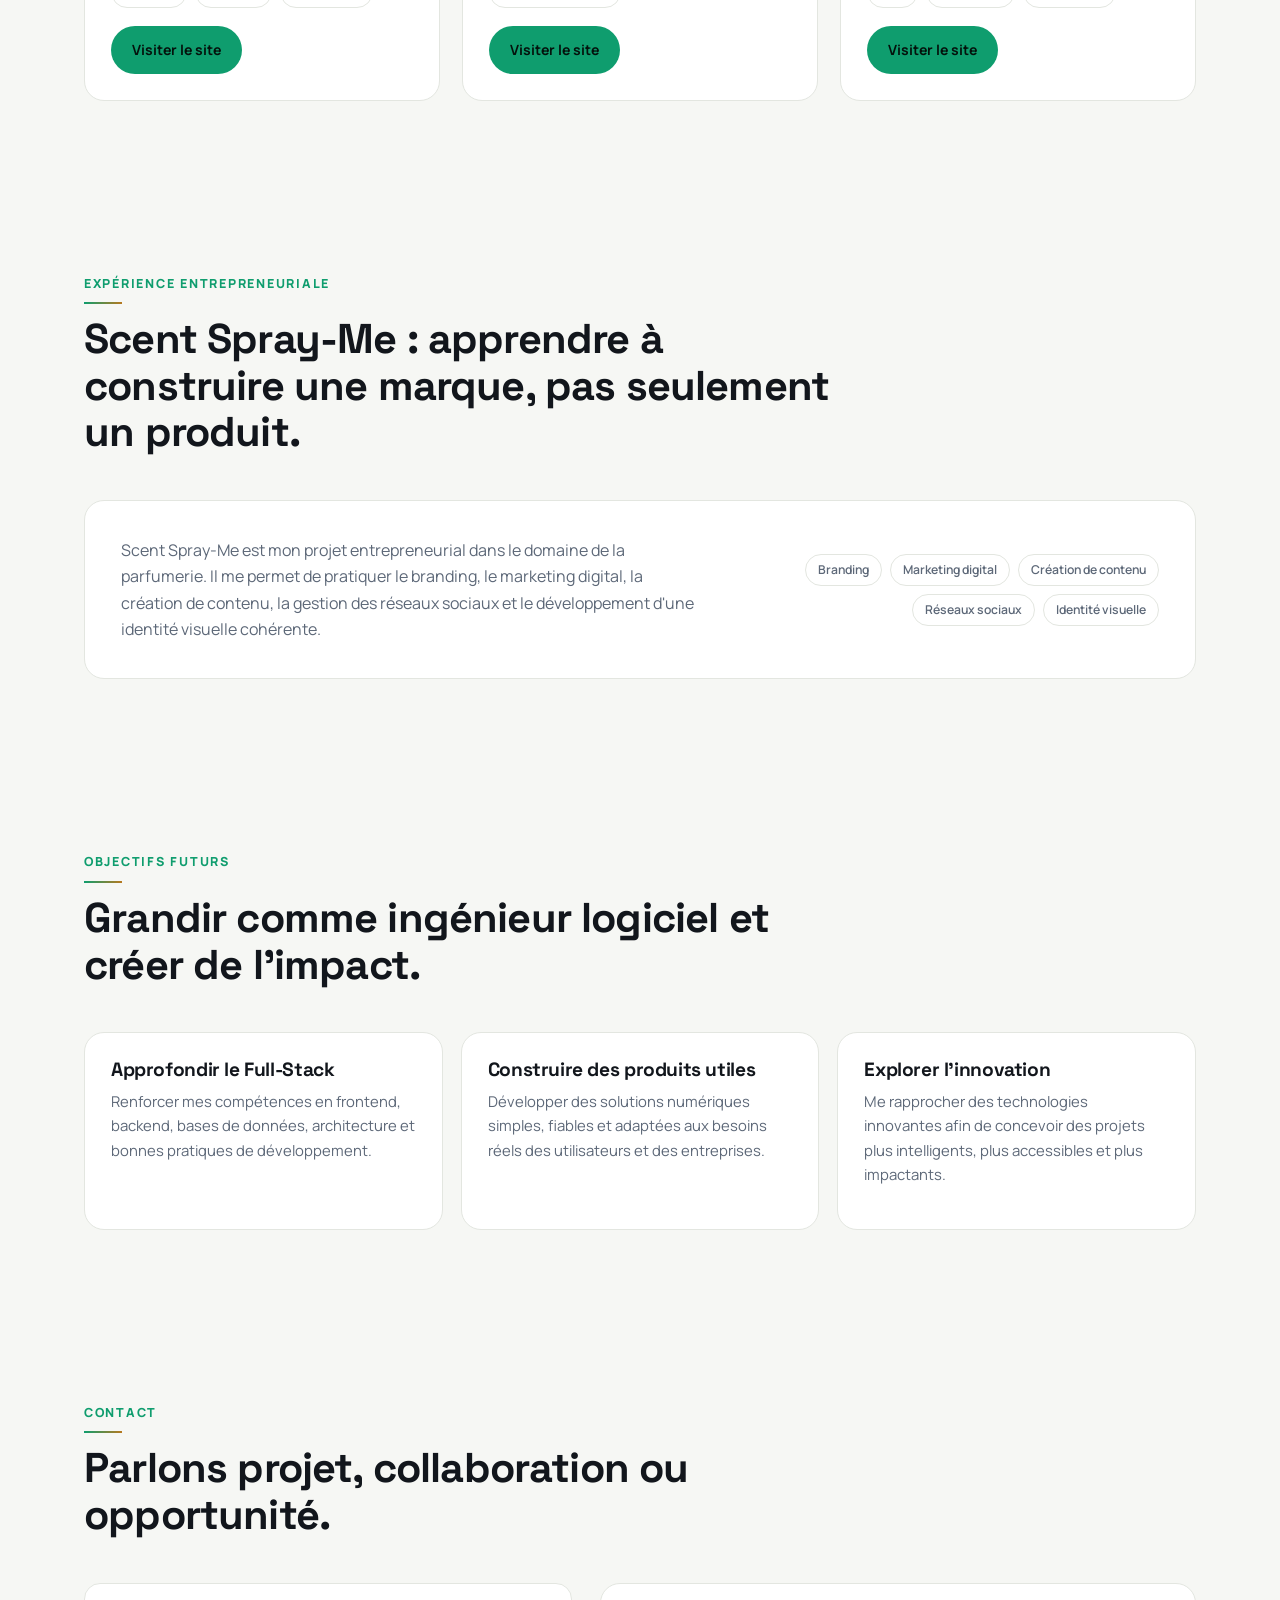
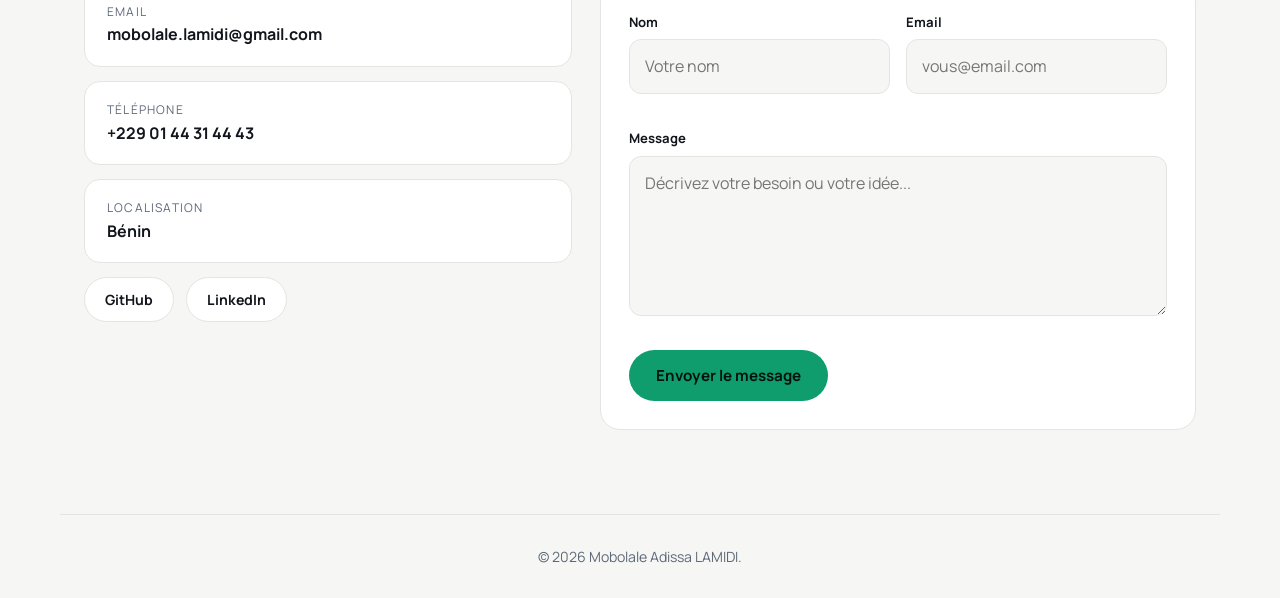
==== commit ed094835: "Update project tags for Scent Spray-Me to enhance clarity" ====
--- a/index.html
+++ b/index.html
@@ -231,7 +231,7 @@
           <a class="project-preview" href="https://scent-spray-me.vercel.app/" target="_blank" rel="noopener noreferrer" aria-label="Découvrir Scent Spray-Me (s’ouvre dans un nouvel onglet)">
             <img src="icons/scent-spray-me-preview.png" alt="Aperçu de la boutique en ligne Scent Spray-Me" loading="lazy" decoding="async">
           </a>
-          <div class="tags"><span>Parfumerie</span><span>E-commerce</span><span>Identité de marque</span></div>
+          <div class="tags"><span>Boutique</span><span>E-commerce</span><span>Identité de marque</span></div>
           <a class="btn-primary project-link" href="https://scent-spray-me.vercel.app/" target="_blank" rel="noopener noreferrer" aria-label="Visiter Scent Spray-Me (s’ouvre dans un nouvel onglet)">Visiter le site</a>
         </article>
         <article data-cat="web" class="project-card">
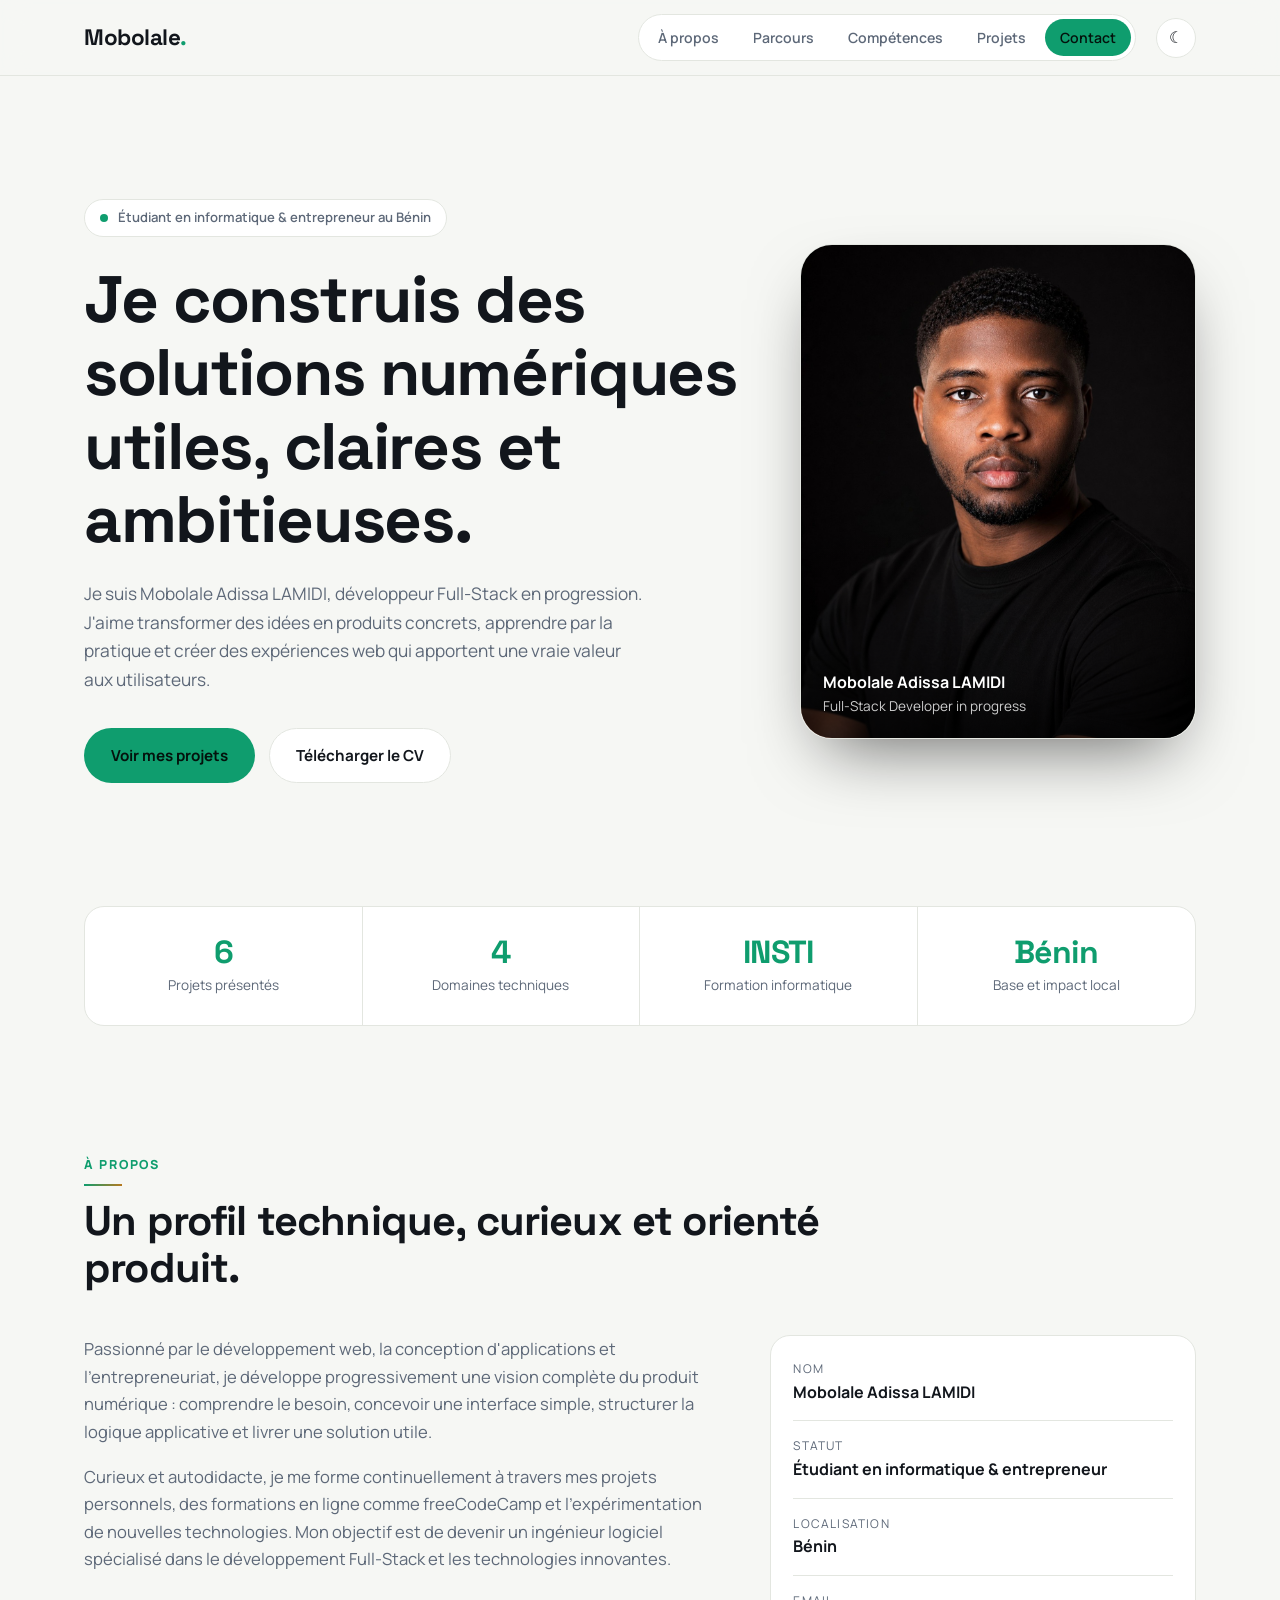
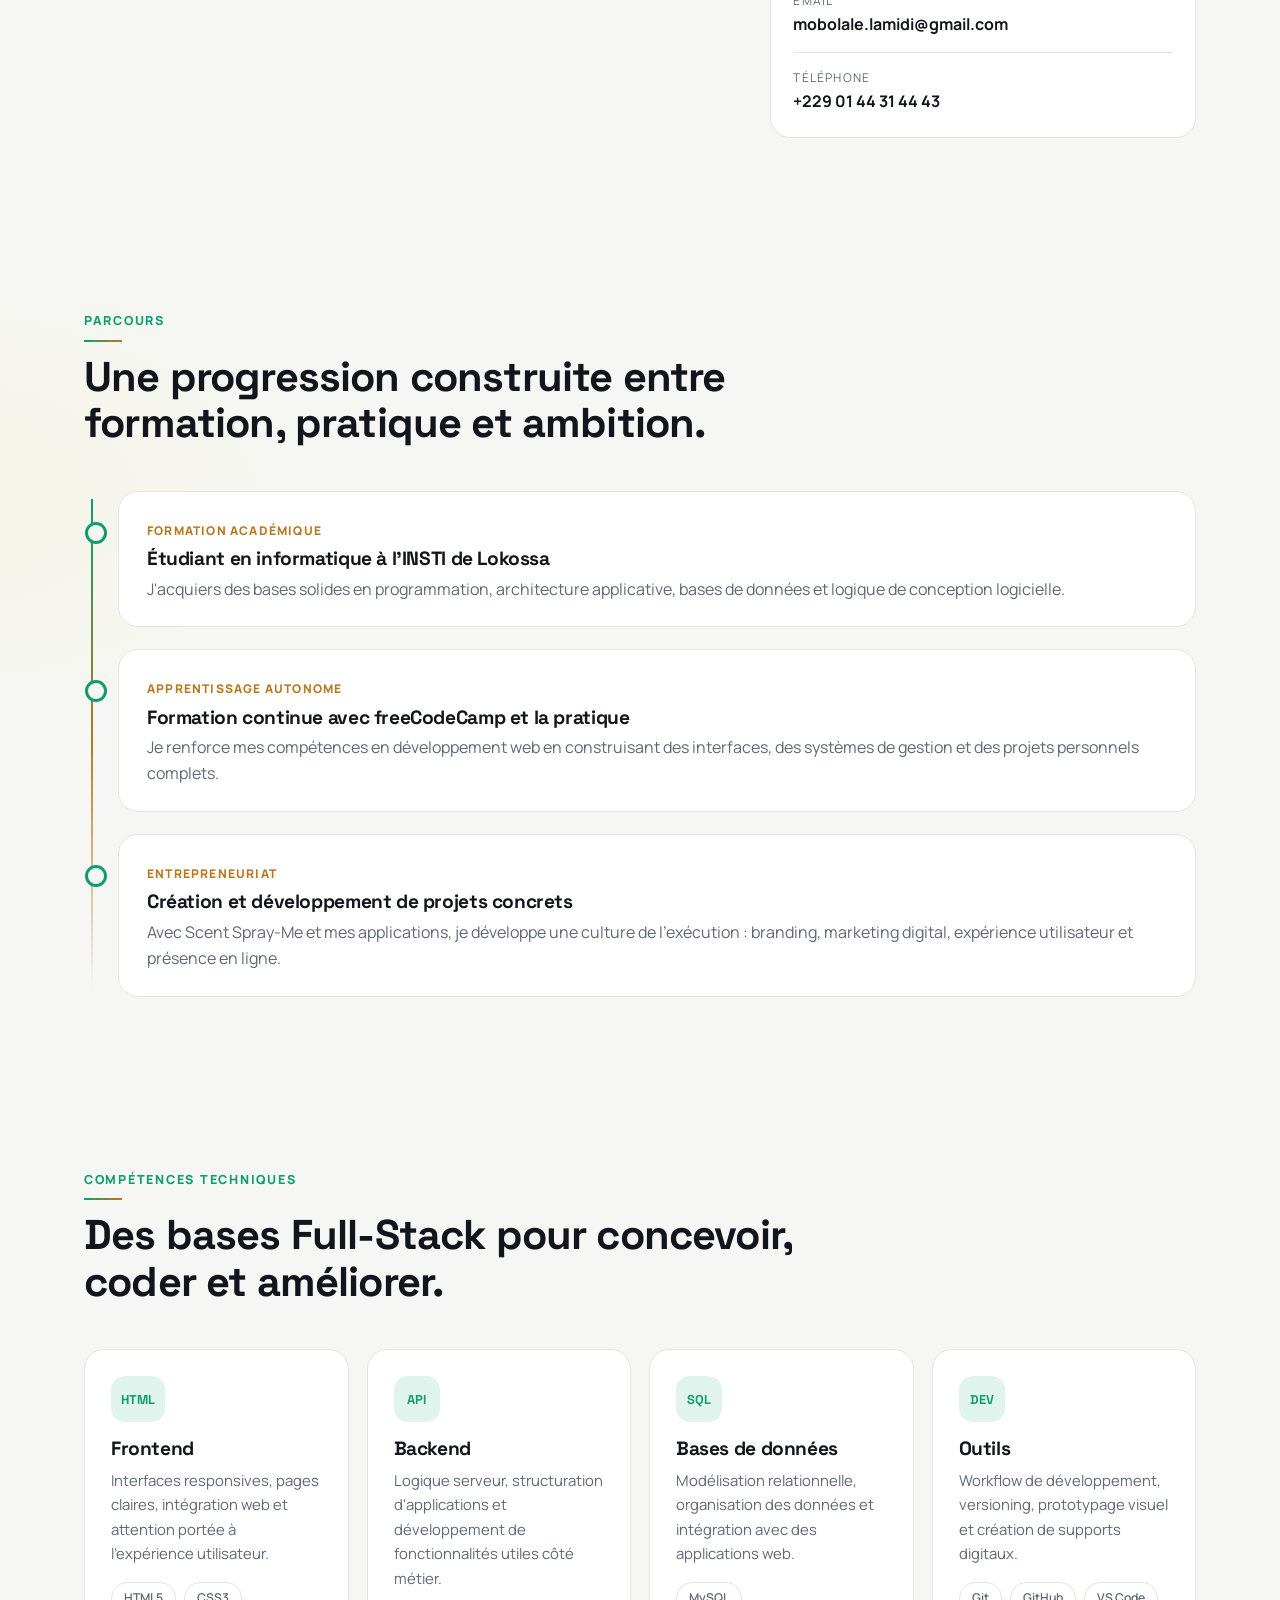
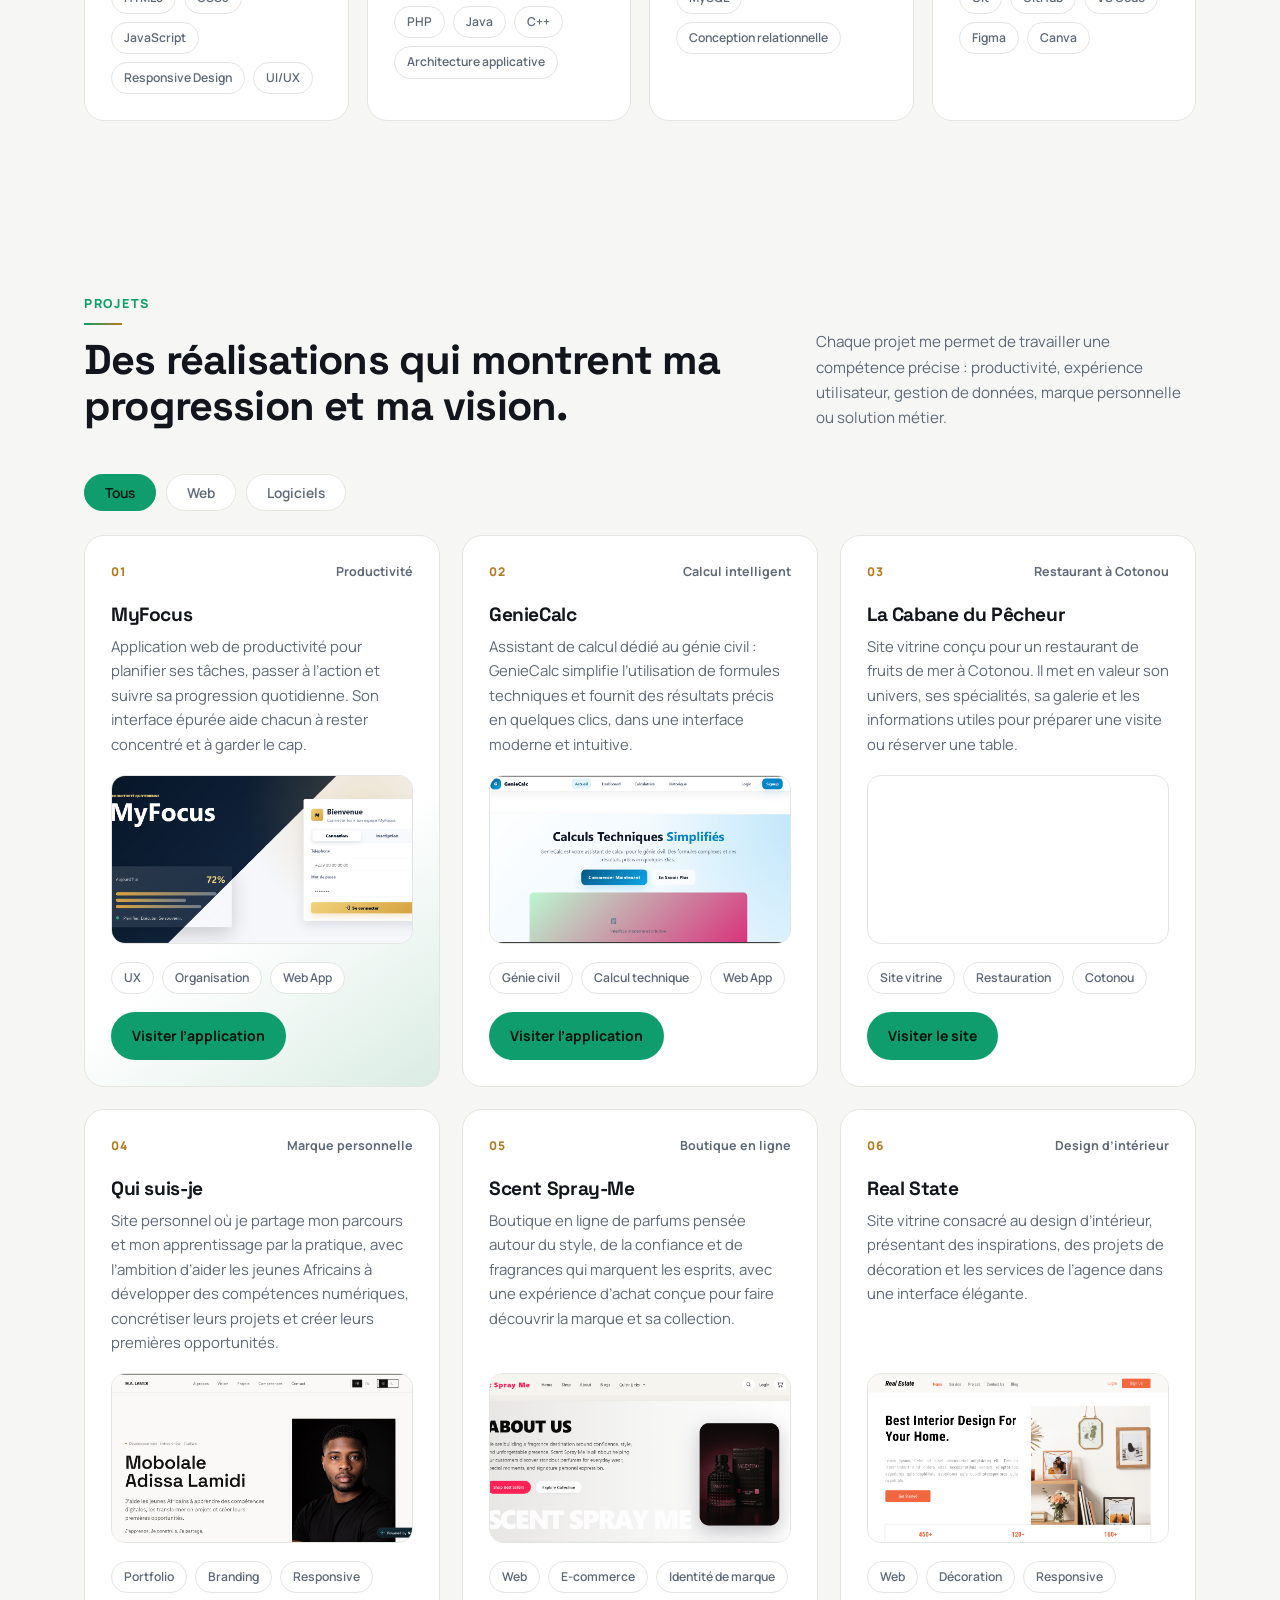
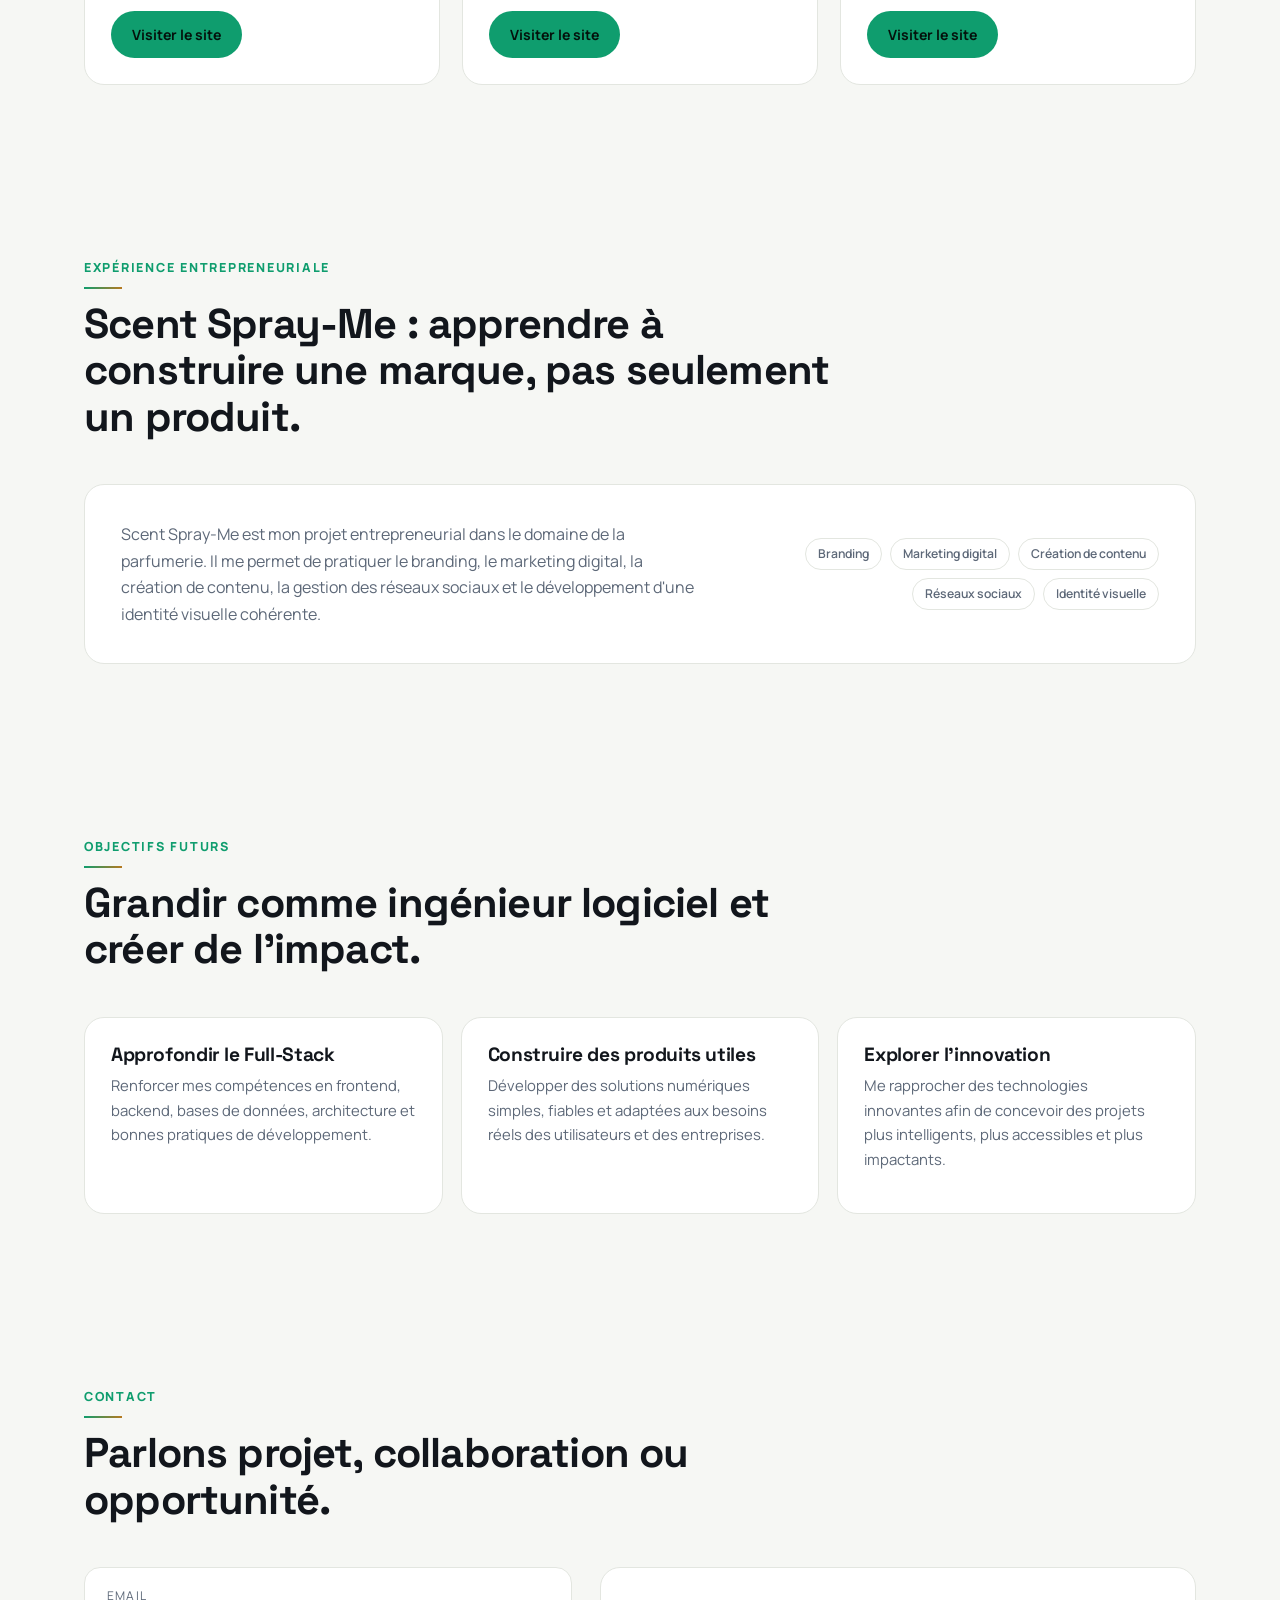
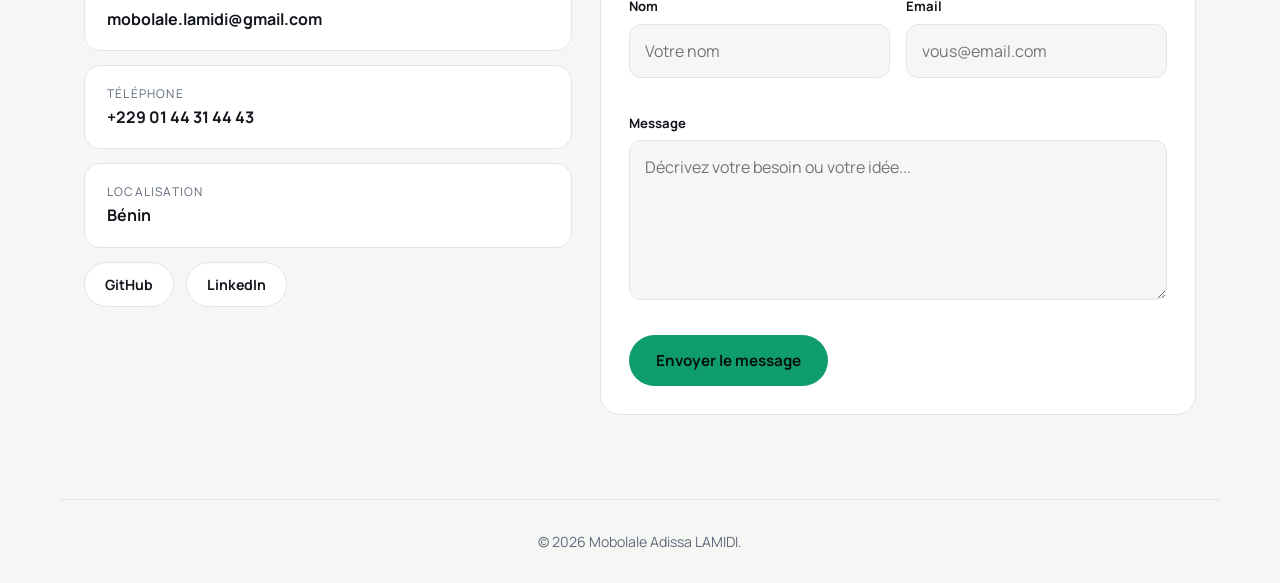
==== commit 5f1d1394: "Update project tags for Scent Spray-Me to improve accuracy" ====
--- a/index.html
+++ b/index.html
@@ -231,7 +231,7 @@
           <a class="project-preview" href="https://scent-spray-me.vercel.app/" target="_blank" rel="noopener noreferrer" aria-label="Découvrir Scent Spray-Me (s’ouvre dans un nouvel onglet)">
             <img src="icons/scent-spray-me-preview.png" alt="Aperçu de la boutique en ligne Scent Spray-Me" loading="lazy" decoding="async">
           </a>
-          <div class="tags"><span>Boutique</span><span>E-commerce</span><span>Identité de marque</span></div>
+          <div class="tags"><span>Web</span><span>E-commerce</span><span>Identité de marque</span></div>
           <a class="btn-primary project-link" href="https://scent-spray-me.vercel.app/" target="_blank" rel="noopener noreferrer" aria-label="Visiter Scent Spray-Me (s’ouvre dans un nouvel onglet)">Visiter le site</a>
         </article>
         <article data-cat="web" class="project-card">
